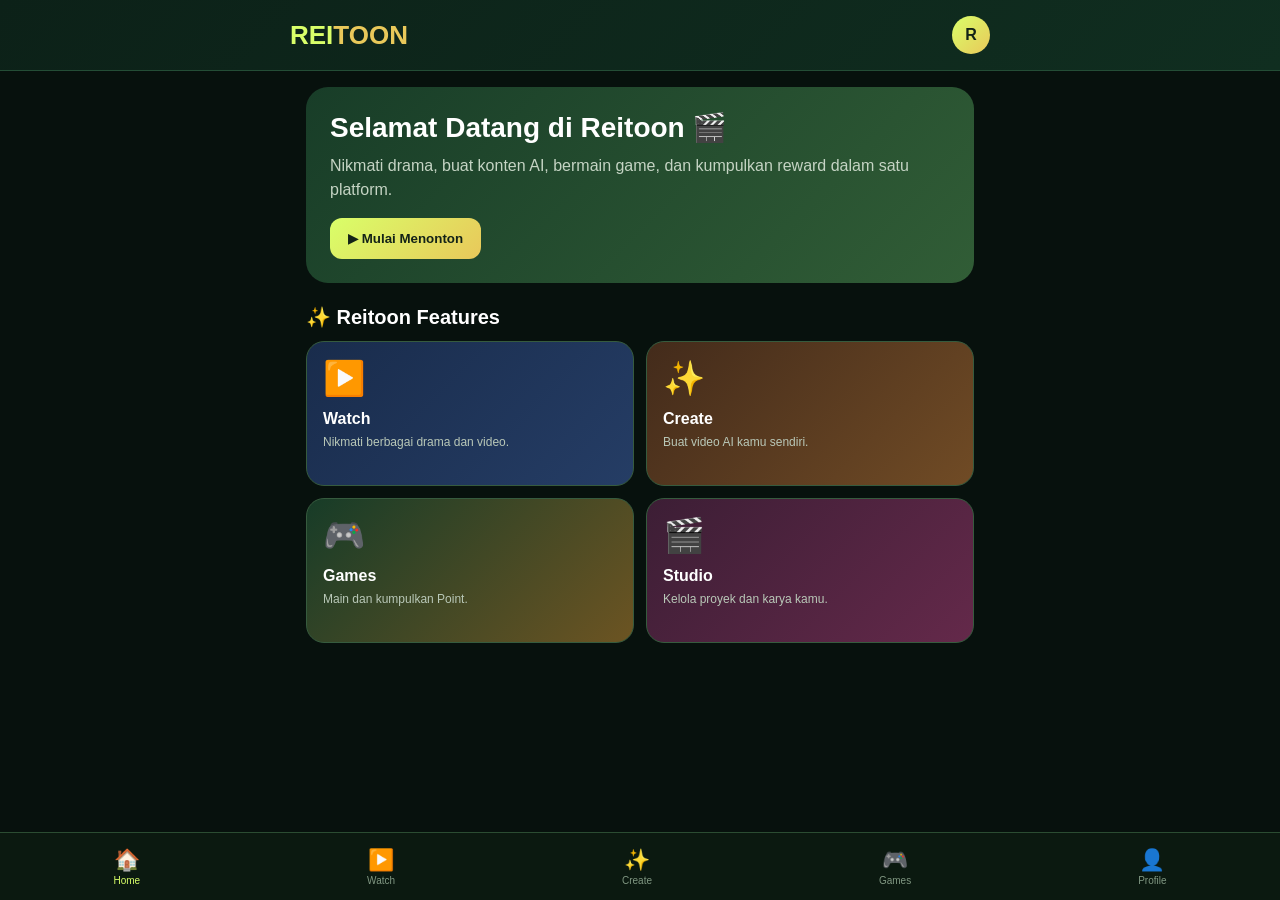
==== index.html @ 649f103b "index.html" ====
<!DOCTYPE html><html lang="id">
<head>
<meta charset="UTF-8">
<meta name="viewport" content="width=device-width, initial-scale=1.0">
<title>REITOON</title><style>
* {
  box-sizing: border-box;
  margin: 0;
  padding: 0;
  font-family: Arial, Helvetica, sans-serif;
}

body {
  background: #07110d;
  color: white;
  min-height: 100vh;
  padding-bottom: 80px;
}

header {
  background: linear-gradient(135deg, #0c2118, #102e20);
  padding: 16px;
  position: sticky;
  top: 0;
  z-index: 20;
  border-bottom: 1px solid #244d36;
}

.header {
  max-width: 700px;
  margin: auto;
  display: flex;
  align-items: center;
  justify-content: space-between;
}

.logo {
  font-size: 26px;
  font-weight: bold;
  color: #d9ff69;
}

.logo span {
  color: #e9c85a;
}

.profile {
  width: 38px;
  height: 38px;
  border-radius: 50%;
  background: linear-gradient(135deg, #d9ff69, #e9c85a);
  color: #122217;
  display: flex;
  align-items: center;
  justify-content: center;
  font-weight: bold;
}

.container {
  max-width: 700px;
  margin: auto;
  padding: 16px;
}

.page {
  display: none;
}

.page.active {
  display: block;
}

.hero {
  background: linear-gradient(135deg, #183d28, #315d36);
  border-radius: 22px;
  padding: 24px;
  margin-bottom: 20px;
  min-height: 180px;
}

.hero h1 {
  font-size: 28px;
  margin-bottom: 10px;
}

.hero p {
  color: #c5d4c4;
  line-height: 1.5;
}

.btn {
  display: inline-block;
  border: none;
  background: linear-gradient(135deg, #d9ff69, #e9c85a);
  color: #132217;
  padding: 13px 18px;
  border-radius: 12px;
  font-weight: bold;
  cursor: pointer;
  margin-top: 16px;
}

.section-title {
  font-size: 20px;
  margin: 22px 0 12px;
}

.cards {
  display: grid;
  grid-template-columns: repeat(2, 1fr);
  gap: 12px;
}

.card {
  min-height: 145px;
  border-radius: 18px;
  padding: 16px;
  border: 1px solid #365b3e;
  cursor: pointer;
  transition: .2s;
}

.card:active {
  transform: scale(.97);
}

.card h3 {
  margin-top: 12px;
  font-size: 16px;
}

.card p {
  font-size: 12px;
  color: #b9c8b8;
  margin-top: 7px;
}

.card-icon {
  font-size: 34px;
}

.watch-card {
  background: linear-gradient(135deg, #192c4c, #253d65);
}

.create-card {
  background: linear-gradient(135deg, #432b1b, #704b25);
}

.game-card {
  background: linear-gradient(135deg, #173c28, #6c5422);
}

.studio-card {
  background: linear-gradient(135deg, #3c1e35, #64294a);
}

.balance-card {
  background: linear-gradient(135deg, #132e20, #1d3d29);
  border: 1px solid #426d45;
  border-radius: 20px;
  padding: 18px;
  margin-bottom: 18px;
}

.balance-title {
  color: #a7bda8;
  font-size: 13px;
}

.balance {
  font-size: 30px;
  font-weight: bold;
  color: #e9c85a;
  margin-top: 5px;
}

.point-box {
  margin-top: 14px;
  padding-top: 14px;
  border-top: 1px solid #385b40;
  display: flex;
  justify-content: space-between;
}

.point-value {
  color: #d9ff69;
  font-weight: bold;
}

.panel {
  background: #0d1d14;
  border: 1px solid #2c5137;
  border-radius: 22px;
  padding: 18px;
  margin-top: 18px;
}

.panel h2 {
  margin-bottom: 12px;
}

.notice {
  background: #182c1d;
  border-left: 3px solid #d9ff69;
  padding: 12px;
  border-radius: 10px;
  color: #b8c9b8;
  font-size: 12px;
  line-height: 1.5;
  margin-top: 15px;
}

.game-menu {
  display: grid;
  grid-template-columns: repeat(2, 1fr);
  gap: 12px;
}

.game-menu button {
  min-height: 130px;
  border: 1px solid #365b3e;
  border-radius: 18px;
  color: white;
  cursor: pointer;
  padding: 15px;
  font-size: 15px;
  font-weight: bold;
}

.spin-btn {
  background: linear-gradient(135deg, #173c28, #6c5422);
}

.quiz-btn {
  background: linear-gradient(135deg, #192c4c, #253d65);
}

.billiard-btn {
  background: linear-gradient(135deg, #103c35, #154e43);
}

.duel-btn {
  background: linear-gradient(135deg, #3c1e35, #64294a);
}

.game-area {
  display: none;
  margin-top: 18px;
}

.game-area.active {
  display: block;
}

.spin-wheel {
  width: 220px;
  height: 220px;
  margin: 20px auto;
  border-radius: 50%;
  border: 10px solid #e9c85a;
  background: conic-gradient(
    #d9ff69 0deg 45deg,
    #1e5135 45deg 90deg,
    #e9c85a 90deg 135deg,
    #24643e 135deg 180deg,
    #d9ff69 180deg 225deg,
    #1e5135 225deg 270deg,
    #e9c85a 270deg 315deg,
    #24643e 315deg 360deg
  );
  transition: transform 3s cubic-bezier(.17,.67,.15,1);
}

.pointer {
  text-align: center;
  color: #e9c85a;
  font-size: 30px;
  margin-bottom: -10px;
}

.action-btn {
  width: 100%;
  border: none;
  padding: 14px;
  border-radius: 13px;
  background: linear-gradient(135deg, #d9ff69, #e9c85a);
  color: #142417;
  font-weight: bold;
  cursor: pointer;
  margin-top: 12px;
}

.action-btn:disabled {
  opacity: .5;
}

.result {
  text-align: center;
  margin-top: 15px;
  font-weight: bold;
}

.quiz-question {
  font-size: 18px;
  line-height: 1.5;
  margin: 18px 0;
}

.answer {
  width: 100%;
  background: #172b1d;
  border: 1px solid #3c6545;
  color: white;
  padding: 13px;
  border-radius: 12px;
  margin-top: 9px;
  text-align: left;
  cursor: pointer;
}

.billiard-table {
  height: 250px;
  background: #145342;
  border: 15px solid #704c2a;
  border-radius: 20px;
  position: relative;
  overflow: hidden;
  margin: 15px 0;
}

.ball {
  position: absolute;
  width: 28px;
  height: 28px;
  border-radius: 50%;
  cursor: pointer;
}

.red-ball {
  background: #d94e4e;
  top: 65px;
  right: 70px;
}

.yellow-ball {
  background: #e7c94b;
  top: 100px;
  right: 110px;
}

.blue-ball {
  background: #4d7ed9;
  top: 135px;
  right: 80px;
}

.profile-box {
  text-align: center;
  padding: 25px 10px;
}

.big-profile {
  width: 90px;
  height: 90px;
  border-radius: 50%;
  background: linear-gradient(135deg, #d9ff69, #e9c85a);
  color: #122217;
  font-size: 38px;
  font-weight: bold;
  display: flex;
  align-items: center;
  justify-content: center;
  margin: auto;
}

.profile-box h2 {
  margin-top: 15px;
}

.profile-item {
  background: #14271a;
  border: 1px solid #294b31;
  padding: 15px;
  border-radius: 13px;
  margin-top: 10px;
  display: flex;
  justify-content: space-between;
}

.bottom-nav {
  position: fixed;
  bottom: 0;
  left: 0;
  right: 0;
  height: 68px;
  background: #0b1910;
  border-top: 1px solid #2b4c32;
  display: flex;
  justify-content: space-around;
  align-items: center;
  z-index: 30;
}

.nav-item {
  color: #809782;
  font-size: 10px;
  text-align: center;
  cursor: pointer;
}

.nav-item.active {
  color: #d9ff69;
}

.nav-icon {
  display: block;
  font-size: 21px;
  margin-bottom: 3px;
}

.history-item {
  display: flex;
  justify-content: space-between;
  padding: 13px 0;
  border-bottom: 1px solid #294632;
  font-size: 13px;
}

.positive {
  color: #d9ff69;
}

.negative {
  color: #ff8b8b;
}

@media (min-width: 700px) {
  .container {
    max-width: 700px;
  }
}
</style></head><body><header>
  <div class="header">
    <div class="logo">REI<span>TOON</span></div>
    <div class="profile">R</div>
  </div>
</header><main class="container"><!-- ================= HOME ================= --><section id="homePage" class="page active">  <div class="hero">
    <h1>Selamat Datang di Reitoon 🎬</h1>
    <p>
      Nikmati drama, buat konten AI, bermain game,
      dan kumpulkan reward dalam satu platform.
    </p><button class="btn" onclick="showPage('watchPage')">
  ▶ Mulai Menonton
</button>

  </div>  <h2 class="section-title">✨ Reitoon Features</h2>  <div class="cards"><div class="card watch-card" onclick="showPage('watchPage')">
  <div class="card-icon">▶️</div>
  <h3>Watch</h3>
  <p>Nikmati berbagai drama dan video.</p>
</div>

<div class="card create-card" onclick="showPage('createPage')">
  <div class="card-icon">✨</div>
  <h3>Create</h3>
  <p>Buat video AI kamu sendiri.</p>
</div>

<div class="card game-card" onclick="showPage('gamesPage')">
  <div class="card-icon">🎮</div>
  <h3>Games</h3>
  <p>Main dan kumpulkan Point.</p>
</div>

<div class="card studio-card" onclick="showPage('studioPage')">
  <div class="card-icon">🎬</div>
  <h3>Studio</h3>
  <p>Kelola proyek dan karya kamu.</p>
</div>

  </div></section><!-- ================= WATCH ================= --><section id="watchPage" class="page">  <h1 class="section-title">▶️ Watch</h1>  <div class="panel">
    <h2>Drama Reitoon</h2>
    <p style="color:#aebfaf;margin-top:10px;">
      Di sini nanti kamu dapat menampilkan drama,
      video pendek, dan konten creator Reitoon.
    </p><button class="btn">
  ▶ Tonton Sekarang
</button>

  </div></section><!-- ================= CREATE ================= --><section id="createPage" class="page">  <h1 class="section-title">✨ Create</h1>  <div class="panel">
    <h2>Buat Video AI</h2><p style="color:#aebfaf;margin-top:10px;">
  Gunakan Credit untuk membuat video AI.
</p>

<button class="btn">
  ✨ Mulai Membuat
</button>

  </div></section><!-- ================= GAMES ================= --><section id="gamesPage" class="page">  <h1 class="section-title">🎮 Reitoon Games</h1>  <div class="balance-card"><div class="balance-title">
  CREDIT TERSEDIA
</div>

<div class="balance">
  <span id="credit">1.000</span>
  <small> Credit</small>
</div>

<div class="point-box">
  <span>🏆 Total Point</span>
  <span class="point-value" id="points">250</span>
</div>

  </div>  <div class="game-menu"><button class="spin-btn" onclick="openGame('spinGame')">
  🎡<br><br>
  Spin Reward
</button>

<button class="quiz-btn" onclick="openGame('quizGame')">
  🧠<br><br>
  Quiz Challenge
</button>

<button class="billiard-btn" onclick="openGame('billiardGame')">
  🎱<br><br>
  Mini Billiard
</button>

<button class="duel-btn" onclick="startDuel()">
  ⚔️<br><br>
  Skill Duel
</button>

  </div>  <div class="notice">
    💡 Credit dapat digunakan untuk bermain dan dikirim ke pengguna lain.
    Point adalah reward permainan dan tidak dapat dikirim.
  </div>  <!-- SPIN -->  <div id="spinGame" class="game-area panel"><h2>🎡 Spin Reward</h2>

<p style="color:#aebfaf;">
  Biaya bermain: 50 Credit
</p>

<div class="pointer">▼</div>

<div class="spin-wheel" id="wheel"></div>

<button class="action-btn" id="spinButton" onclick="spinWheel()">
  SPIN SEKARANG — 50 CREDIT
</button>

<div id="spinResult" class="result"></div>

  </div>  <!-- QUIZ -->  <div id="quizGame" class="game-area panel"><h2>🧠 Quiz Challenge</h2>

<div class="quiz-question" id="question">
  Loading...
</div>

<div id="answers"></div>

<div id="quizResult" class="result"></div>

  </div>  <!-- BILLIARD -->  <div id="billiardGame" class="game-area panel"><h2>🎱 Mini Billiard</h2>

<p style="color:#aebfaf;">
  Klik bola untuk mendapatkan Point.
</p>

<div class="billiard-table">

  <div
    class="ball red-ball"
    onclick="hitBall(this, 30)">
  </div>

  <div
    class="ball yellow-ball"
    onclick="hitBall(this, 50)">
  </div>

  <div
    class="ball blue-ball"
    onclick="hitBall(this, 20)">
  </div>

</div>

<div id="billiardResult" class="result"></div>

<button class="action-btn" onclick="resetBilliard()">
  🔄 Reset
</button>

  </div></section><!-- ================= STUDIO ================= --><section id="studioPage" class="page">  <h1 class="section-title">🎬 Studio</h1>  <div class="panel"><h2>Project Studio</h2>

<p style="color:#aebfaf;margin-top:10px;">
  Kelola proyek video AI, drama, dan konten kamu di sini.
</p>

<button class="btn">
  + Buat Project
</button>

  </div></section><!-- ================= PROFILE ================= --><section id="profilePage" class="page">  <div class="panel profile-box"><div class="big-profile">
  R
</div>

<h2>Reitoon User</h2>

<p style="color:#9daf9d;margin-top:8px;">
  Creator Reitoon
</p>

<div class="profile-item">
  <span>💎 Credit</span>
  <b id="profileCredit">1.000</b>
</div>

<div class="profile-item">
  <span>🏆 Point</span>
  <b id="profilePoints">250</b>
</div>

<div class="profile-item">
  <span>🎬 Video</span>
  <b>0</b>
</div>

  </div></section></main><!-- ================= NAVIGATION ================= --><nav class="bottom-nav">  <div class="nav-item active" onclick="showPage('homePage', this)">
    <span class="nav-icon">🏠</span>
    Home
  </div>  <div class="nav-item" onclick="showPage('watchPage', this)">
    <span class="nav-icon">▶️</span>
    Watch
  </div>  <div class="nav-item" onclick="showPage('createPage', this)">
    <span class="nav-icon">✨</span>
    Create
  </div>  <div class="nav-item" onclick="showPage('gamesPage', this)">
    <span class="nav-icon">🎮</span>
    Games
  </div>  <div class="nav-item" onclick="showPage('profilePage', this)">
    <span class="nav-icon">👤</span>
    Profile
  </div></nav><script>

let credit =
  Number(localStorage.getItem("reitoonCredit")) || 1000;

let points =
  Number(localStorage.getItem("reitoonPoints")) || 250;

function updateBalance() {

  document.getElementById("credit").innerText =
    credit.toLocaleString("id-ID");

  document.getElementById("points").innerText =
    points.toLocaleString("id-ID");

  document.getElementById("profileCredit").innerText =
    credit.toLocaleString("id-ID");

  document.getElementById("profilePoints").innerText =
    points.toLocaleString("id-ID");

  localStorage.setItem("reitoonCredit", credit);

  localStorage.setItem("reitoonPoints", points);

}

function showPage(pageId, element) {

  document.querySelectorAll(".page")
    .forEach(page => page.classList.remove("active"));

  document.getElementById(pageId)
    .classList.add("active");

  document.querySelectorAll(".nav-item")
    .forEach(item => item.classList.remove("active"));

  if (element) {
    element.classList.add("active");
  }

  if (pageId === "gamesPage") {
    updateBalance();
  }

  if (pageId === "profilePage") {
    updateBalance();
  }

  window.scrollTo({
    top: 0,
    behavior: "smooth"
  });

}

function openGame(gameId) {

  document.querySelectorAll(".game-area")
    .forEach(game => game.classList.remove("active"));

  document.getElementById(gameId)
    .classList.add("active");

  if (gameId === "quizGame") {
    loadQuiz();
  }

  document.getElementById(gameId)
    .scrollIntoView({
      behavior: "smooth"
    });

}

function spinWheel() {

  if (credit < 50) {

    document.getElementById("spinResult").innerText =
      "❌ Credit tidak cukup.";

    return;

  }

  credit -= 50;

  updateBalance();

  const wheel =
    document.getElementById("wheel");

  wheel.style.transform =
    `rotate(${1440 + Math.random() * 360}deg)`;

  document.getElementById("spinButton")
    .disabled = true;

  setTimeout(() => {

    const rewards =
      [10, 20, 30, 50, 75, 100];

    const reward =
      rewards[Math.floor(Math.random() * rewards.length)];

    points += reward;

    updateBalance();

    document.getElementById("spinResult").innerText =
      `🎉 Kamu mendapatkan +${reward} Point!`;

    document.getElementById("spinButton")
      .disabled = false;

  }, 3000);

}

const quizData = [

  {
    question: "Apa fungsi utama Credit di Reitoon?",
    answers: [
      "Digunakan untuk bermain",
      "Langsung menjadi uang",
      "Tidak memiliki fungsi"
    ],
    correct: 0
  },

  {
    question: "Apa reward yang didapat dari permainan?",
    answers: [
      "Point",
      "Password",
      "Data pribadi"
    ],
    correct: 0
  },

  {
    question: "Game mana yang berbasis skill?",
    answers: [
      "Mini Billiard",
      "Profile",
      "Transfer"
    ],
    correct: 0
  }

];

let currentQuiz = 0;

function loadQuiz() {

  const quiz =
    quizData[currentQuiz];

  document.getElementById("question")
    .innerText = quiz.question;

  const answers =
    document.getElementById("answers");

  answers.innerHTML = "";

  quiz.answers.forEach((answer, index) => {

    const button =
      document.createElement("button");

    button.className = "answer";

    button.innerText = answer;

    button.onclick = () =>
      answerQuiz(index);

    answers.appendChild(button);

  });

}

function answerQuiz(index) {

  const quiz =
    quizData[currentQuiz];

  if (index === quiz.correct) {

    points += 25;

    updateBalance();

    document.getElementById("quizResult")
      .innerText = "✅ Benar! +25 Point";

  } else {

    document.getElementById("quizResult")
      .innerText = "❌ Jawaban kurang tepat.";

  }

  setTimeout(() => {

    currentQuiz++;

    if (currentQuiz >= quizData.length) {
      currentQuiz = 0;
    }

    loadQuiz();

  }, 1200);

}

function hitBall(ball, reward) {

  ball.style.display = "none";

  points += reward;

  updateBalance();

  document.getElementById("billiardResult")
    .innerText =
    `🎉 Bagus! +${reward} Point`;

}

function resetBilliard() {

  document.querySelectorAll(".ball")
    .forEach(ball => {

      ball.style.display = "block";

    });

  document.getElementById("billiardResult")
    .innerText = "";

}

function startDuel() {

  points += 25;

  updateBalance();

  alert(
    "🏆 Demo Skill Duel selesai! Kamu mendapatkan +25 Point."
  );

}

updateBalance();

</script></body>
</html>
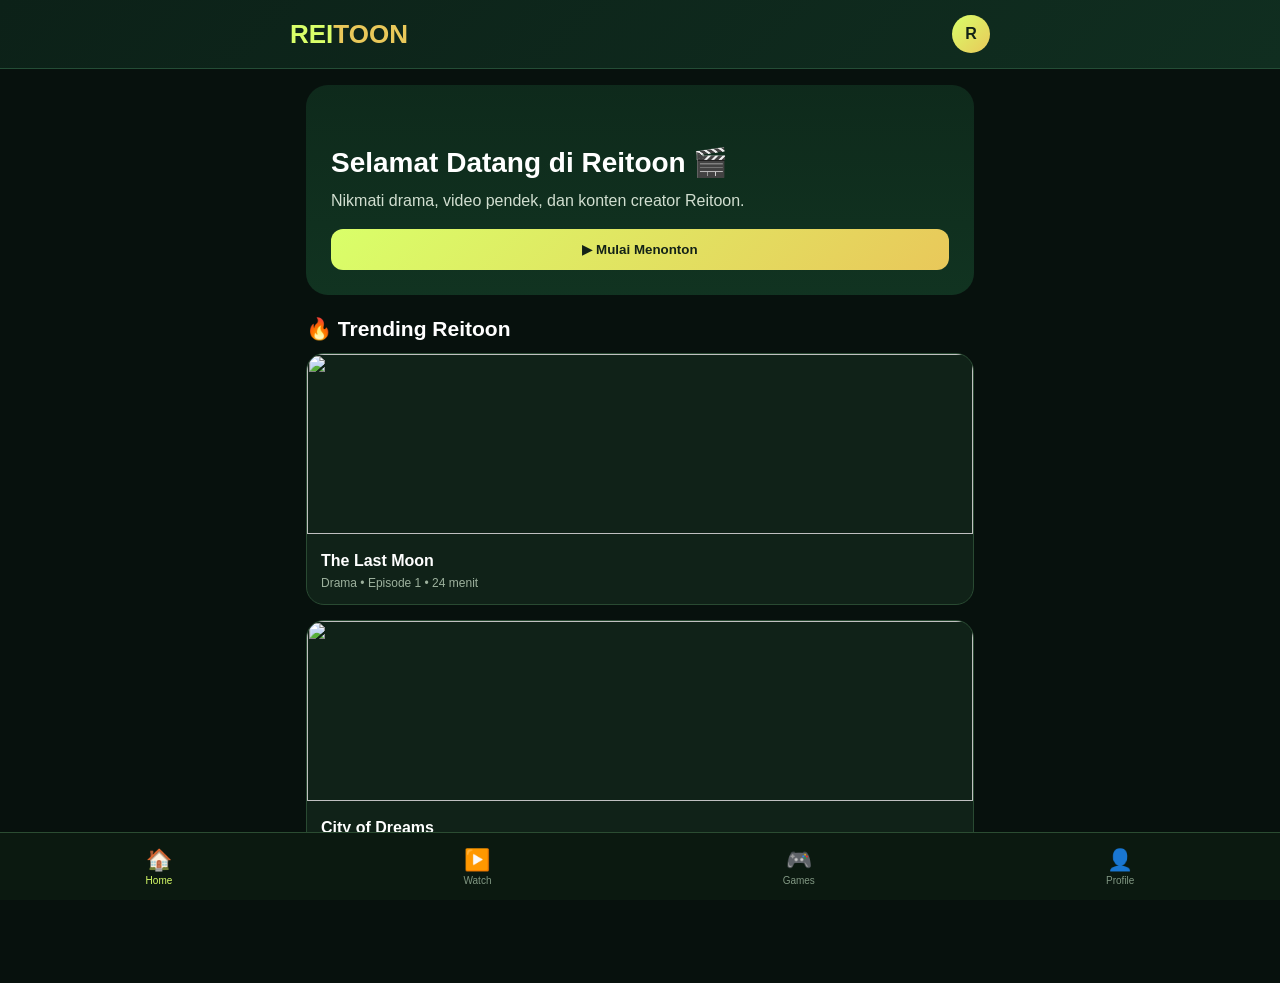
==== commit c1770196: "index.html" ====
--- a/index.html
+++ b/index.html
@@ -3,6 +3,7 @@
 <meta charset="UTF-8">
 <meta name="viewport" content="width=device-width, initial-scale=1.0">
 <title>REITOON</title><style>
+
 * {
   box-sizing: border-box;
   margin: 0;
@@ -19,7 +20,7 @@
 
 header {
   background: linear-gradient(135deg, #0c2118, #102e20);
-  padding: 16px;
+  padding: 15px;
   position: sticky;
   top: 0;
   z-index: 20;
@@ -71,11 +72,22 @@
 }
 
 .hero {
-  background: linear-gradient(135deg, #183d28, #315d36);
+  background:
+  linear-gradient(
+    rgba(18,55,35,.65),
+    rgba(18,55,35,.9)
+  ),
+  url("https://images.unsplash.com/photo-1489599849927-2ee91cede3ba?auto=format&fit=crop&w=1200&q=80");
+
+  background-size: cover;
+  background-position: center;
+
   border-radius: 22px;
-  padding: 24px;
-  margin-bottom: 20px;
-  min-height: 180px;
+  padding: 25px;
+  min-height: 210px;
+  display: flex;
+  flex-direction: column;
+  justify-content: end;
 }
 
 .hero h1 {
@@ -84,7 +96,7 @@
 }
 
 .hero p {
-  color: #c5d4c4;
+  color: #d2dfd1;
   line-height: 1.5;
 }
 
@@ -101,58 +113,195 @@
 }
 
 .section-title {
-  font-size: 20px;
+  font-size: 21px;
   margin: 22px 0 12px;
 }
 
-.cards {
+.home-video {
+  background: #102218;
+  border: 1px solid #294a32;
+  border-radius: 18px;
+  overflow: hidden;
+  margin-bottom: 15px;
+  cursor: pointer;
+}
+
+.home-video img {
+  width: 100%;
+  height: 180px;
+  object-fit: cover;
+}
+
+.home-video-info {
+  padding: 14px;
+}
+
+.home-video-info h3 {
+  font-size: 16px;
+}
+
+.home-video-info p {
+  color: #9db19d;
+  font-size: 12px;
+  margin-top: 6px;
+}
+
+.search-box {
+  display: flex;
+  gap: 8px;
+  margin-bottom: 15px;
+}
+
+.search-box input {
+  flex: 1;
+  background: #102218;
+  border: 1px solid #3b6042;
+  border-radius: 12px;
+  padding: 13px;
+  color: white;
+  outline: none;
+}
+
+.search-box button {
+  width: 48px;
+  border: none;
+  border-radius: 12px;
+  background: #d9ff69;
+  cursor: pointer;
+  font-size: 18px;
+}
+
+.categories {
+  display: flex;
+  gap: 8px;
+  overflow-x: auto;
+  padding-bottom: 8px;
+  margin-bottom: 15px;
+}
+
+.category {
+  flex-shrink: 0;
+  border: 1px solid #3d6544;
+  background: #122419;
+  color: #b7c8b7;
+  border-radius: 20px;
+  padding: 9px 14px;
+  cursor: pointer;
+  font-size: 12px;
+}
+
+.category.active {
+  background: #d9ff69;
+  color: #122217;
+  font-weight: bold;
+}
+
+.video-grid {
   display: grid;
   grid-template-columns: repeat(2, 1fr);
   gap: 12px;
 }
 
-.card {
-  min-height: 145px;
-  border-radius: 18px;
-  padding: 16px;
-  border: 1px solid #365b3e;
+.video-card {
+  background: #102218;
+  border: 1px solid #294a32;
+  border-radius: 16px;
+  overflow: hidden;
   cursor: pointer;
   transition: .2s;
 }
 
-.card:active {
+.video-card:active {
   transform: scale(.97);
 }
 
-.card h3 {
-  margin-top: 12px;
-  font-size: 16px;
-}
-
-.card p {
-  font-size: 12px;
-  color: #b9c8b8;
+.video-card img {
+  width: 100%;
+  height: 130px;
+  object-fit: cover;
+}
+
+.video-info {
+  padding: 11px;
+}
+
+.video-info h3 {
+  font-size: 14px;
+  line-height: 1.3;
+}
+
+.video-info p {
+  font-size: 11px;
+  color: #91a491;
+  margin-top: 6px;
+}
+
+.player-page {
+  display: none;
+}
+
+.player-page.active {
+  display: block;
+}
+
+.video-player {
+  width: 100%;
+  background: black;
+  border-radius: 16px;
+  overflow: hidden;
+}
+
+.video-player video {
+  width: 100%;
+  display: block;
+  max-height: 400px;
+}
+
+.player-title {
+  font-size: 21px;
+  margin-top: 16px;
+}
+
+.player-meta {
+  color: #9caf9c;
+  font-size: 13px;
   margin-top: 7px;
 }
 
-.card-icon {
-  font-size: 34px;
-}
-
-.watch-card {
-  background: linear-gradient(135deg, #192c4c, #253d65);
-}
-
-.create-card {
-  background: linear-gradient(135deg, #432b1b, #704b25);
-}
-
-.game-card {
-  background: linear-gradient(135deg, #173c28, #6c5422);
-}
-
-.studio-card {
-  background: linear-gradient(135deg, #3c1e35, #64294a);
+.player-actions {
+  display: flex;
+  gap: 10px;
+  margin-top: 15px;
+}
+
+.player-actions button {
+  flex: 1;
+  padding: 12px;
+  border-radius: 12px;
+  border: 1px solid #426448;
+  background: #14271a;
+  color: white;
+  cursor: pointer;
+}
+
+.player-actions button.liked {
+  background: #d9ff69;
+  color: #122217;
+}
+
+.description {
+  background: #102218;
+  border: 1px solid #294a32;
+  border-radius: 15px;
+  padding: 15px;
+  margin-top: 15px;
+  color: #b8c9b8;
+  font-size: 13px;
+  line-height: 1.6;
+}
+
+.recommendation {
+  margin-top: 22px;
 }
 
 .balance-card {
@@ -200,15 +349,39 @@
   margin-bottom: 12px;
 }
 
-.notice {
-  background: #182c1d;
-  border-left: 3px solid #d9ff69;
-  padding: 12px;
-  border-radius: 10px;
-  color: #b8c9b8;
-  font-size: 12px;
-  line-height: 1.5;
+.ad-stat {
+  display: flex;
+  justify-content: space-between;
+  margin-top: 12px;
+  padding: 13px;
+  background: #14271a;
+  border-radius: 12px;
+}
+
+.ad-stat b {
+  color: #d9ff69;
+}
+
+.action-btn {
+  width: 100%;
+  border: none;
+  padding: 14px;
+  border-radius: 13px;
+  background: linear-gradient(135deg, #d9ff69, #e9c85a);
+  color: #142417;
+  font-weight: bold;
+  cursor: pointer;
+  margin-top: 12px;
+}
+
+.action-btn:disabled {
+  opacity: .5;
+}
+
+.result {
+  text-align: center;
   margin-top: 15px;
+  font-weight: bold;
 }
 
 .game-menu {
@@ -279,28 +452,6 @@
   margin-bottom: -10px;
 }
 
-.action-btn {
-  width: 100%;
-  border: none;
-  padding: 14px;
-  border-radius: 13px;
-  background: linear-gradient(135deg, #d9ff69, #e9c85a);
-  color: #142417;
-  font-weight: bold;
-  cursor: pointer;
-  margin-top: 12px;
-}
-
-.action-btn:disabled {
-  opacity: .5;
-}
-
-.result {
-  text-align: center;
-  margin-top: 15px;
-  font-weight: bold;
-}
-
 .quiz-question {
   font-size: 18px;
   line-height: 1.5;
@@ -419,150 +570,421 @@
   margin-bottom: 3px;
 }
 
-.history-item {
-  display: flex;
-  justify-content: space-between;
-  padding: 13px 0;
-  border-bottom: 1px solid #294632;
-  font-size: 13px;
-}
-
-.positive {
-  color: #d9ff69;
-}
-
-.negative {
-  color: #ff8b8b;
-}
-
 @media (min-width: 700px) {
+
   .container {
     max-width: 700px;
   }
-}
-</style></head><body><header>
-  <div class="header">
-    <div class="logo">REI<span>TOON</span></div>
-    <div class="profile">R</div>
-  </div>
-</header><main class="container"><!-- ================= HOME ================= --><section id="homePage" class="page active">  <div class="hero">
-    <h1>Selamat Datang di Reitoon 🎬</h1>
-    <p>
-      Nikmati drama, buat konten AI, bermain game,
-      dan kumpulkan reward dalam satu platform.
-    </p><button class="btn" onclick="showPage('watchPage')">
+
+  .video-grid {
+    grid-template-columns: repeat(3, 1fr);
+  }
+
+}
+
+</style></head><body><header>  <div class="header"><div class="logo">
+  REI<span>TOON</span>
+</div>
+
+<div class="profile">
+  R
+</div>
+
+  </div></header><main class="container"><!-- ================= HOME ================= --><section
+  id="homePage"
+  class="page active">  <div class="hero"><h1>
+  Selamat Datang di Reitoon 🎬
+</h1>
+
+<p>
+  Nikmati drama, video pendek,
+  dan konten creator Reitoon.
+</p>
+
+<button
+  class="btn"
+  onclick="showPage('watchPage')">
+
   ▶ Mulai Menonton
+
 </button>
 
-  </div>  <h2 class="section-title">✨ Reitoon Features</h2>  <div class="cards"><div class="card watch-card" onclick="showPage('watchPage')">
-  <div class="card-icon">▶️</div>
-  <h3>Watch</h3>
-  <p>Nikmati berbagai drama dan video.</p>
-</div>
-
-<div class="card create-card" onclick="showPage('createPage')">
-  <div class="card-icon">✨</div>
-  <h3>Create</h3>
-  <p>Buat video AI kamu sendiri.</p>
-</div>
-
-<div class="card game-card" onclick="showPage('gamesPage')">
-  <div class="card-icon">🎮</div>
-  <h3>Games</h3>
-  <p>Main dan kumpulkan Point.</p>
-</div>
-
-<div class="card studio-card" onclick="showPage('studioPage')">
-  <div class="card-icon">🎬</div>
-  <h3>Studio</h3>
-  <p>Kelola proyek dan karya kamu.</p>
-</div>
-
-  </div></section><!-- ================= WATCH ================= --><section id="watchPage" class="page">  <h1 class="section-title">▶️ Watch</h1>  <div class="panel">
-    <h2>Drama Reitoon</h2>
-    <p style="color:#aebfaf;margin-top:10px;">
-      Di sini nanti kamu dapat menampilkan drama,
-      video pendek, dan konten creator Reitoon.
-    </p><button class="btn">
-  ▶ Tonton Sekarang
+  </div>  <h2 class="section-title">
+    🔥 Trending Reitoon
+  </h2>  <div
+    class="home-video"
+    onclick="openVideo(1)"><img
+  src="https://images.unsplash.com/photo-1517604931442-7e0c8ed2963c?auto=format&fit=crop&w=900&q=80">
+
+<div class="home-video-info">
+
+  <h3>
+    The Last Moon
+  </h3>
+
+  <p>
+    Drama • Episode 1 • 24 menit
+  </p>
+
+</div>
+
+  </div>  <div
+    class="home-video"
+    onclick="openVideo(2)"><img
+  src="https://images.unsplash.com/photo-1485846234645-a62644f84728?auto=format&fit=crop&w=900&q=80">
+
+<div class="home-video-info">
+
+  <h3>
+    City of Dreams
+  </h3>
+
+  <p>
+    Drama • Episode 1 • 18 menit
+  </p>
+
+</div>
+
+  </div></section><!-- ================= WATCH ================= --><section
+  id="watchPage"
+  class="page">  <h1 class="section-title">
+    ▶️ Watch
+  </h1>  <div class="search-box"><input
+  type="text"
+  id="searchInput"
+  placeholder="Cari drama atau video..."
+  oninput="searchVideos()">
+
+<button
+  onclick="searchVideos()">
+
+  🔍
+
 </button>
 
-  </div></section><!-- ================= CREATE ================= --><section id="createPage" class="page">  <h1 class="section-title">✨ Create</h1>  <div class="panel">
-    <h2>Buat Video AI</h2><p style="color:#aebfaf;margin-top:10px;">
-  Gunakan Credit untuk membuat video AI.
+  </div>  <div class="categories"><button
+  class="category active"
+  onclick="filterCategory('Semua', this)">
+
+  Semua
+
+</button>
+
+<button
+  class="category"
+  onclick="filterCategory('Drama', this)">
+
+  Drama
+
+</button>
+
+<button
+  class="category"
+  onclick="filterCategory('Action', this)">
+
+  Action
+
+</button>
+
+<button
+  class="category"
+  onclick="filterCategory('Romance', this)">
+
+  Romance
+
+</button>
+
+<button
+  class="category"
+  onclick="filterCategory('Comedy', this)">
+
+  Comedy
+
+</button>
+
+  </div>  <div
+    id="continueSection"
+    style="display:none;"><h2 class="section-title">
+  ▶ Lanjutkan Menonton
+</h2>
+
+<div
+  id="continueList"
+  class="video-grid">
+
+</div>
+
+  </div>  <h2 class="section-title">
+    🎬 Semua Video
+  </h2>  <div
+    id="videoGrid"
+    class="video-grid">  </div></section><!-- ================= VIDEO PLAYER ================= --><section
+  id="playerPage"
+  class="player-page"><button
+class="btn"
+onclick="backToWatch()">
+
+← Kembali
+
+  </button>  <div
+    class="video-player"
+    style="margin-top:15px;"><video
+  id="mainVideo"
+  controls
+  playsinline>
+
+</video>
+
+  </div>  <h1
+    id="playerTitle"
+    class="player-title">  </h1>  <p
+    id="playerMeta"
+    class="player-meta">  </p>  <div class="player-actions"><button
+  id="likeButton"
+  onclick="toggleLike()">
+
+  ❤️ Like
+
+</button>
+
+<button
+  onclick="shareVideo()">
+
+  🔗 Bagikan
+
+</button>
+
+  </div>  <div
+    id="playerDescription"
+    class="description">  </div>  <div class="recommendation"><h2 class="section-title">
+  🎬 Video Lainnya
+</h2>
+
+<div
+  id="recommendedVideos"
+  class="video-grid">
+
+</div>
+
+  </div></section><!-- ================= GAMES ================= --><section
+  id="gamesPage"
+  class="page">  <h1 class="section-title">
+    🎮 Reitoon Games
+  </h1>  <div class="balance-card"><div class="balance-title">
+  CREDIT TERSEDIA
+</div>
+
+<div class="balance">
+
+  <span id="credit">
+    1.000
+  </span>
+
+  <small>
+    Credit
+  </small>
+
+</div>
+
+<div class="point-box">
+
+  <span>
+    🏆 Total Point
+  </span>
+
+  <span
+    class="point-value"
+    id="points">
+
+    250
+
+  </span>
+
+</div>
+
+  </div>  <div class="panel"><h2>
+  📺 Reward Ads
+</h2>
+
+<p
+  style="color:#aebfaf;margin-top:8px;">
+
+  Tonton video iklan untuk mendapatkan
+  1 Credit per video.
+
 </p>
 
-<button class="btn">
-  ✨ Mulai Membuat
+<div class="ad-stat">
+
+  <span>
+    📺 Iklan Hari Ini
+  </span>
+
+  <b>
+
+    <span id="adsWatched">
+      0
+    </span>
+
+    / 30
+
+  </b>
+
+</div>
+
+<div class="ad-stat">
+
+  <span>
+    💎 Reward Hari Ini
+  </span>
+
+  <b>
+
+    <span id="adsReward">
+      0
+    </span>
+
+    Credit
+
+  </b>
+
+</div>
+
+<button
+  id="watchAdButton"
+  class="action-btn"
+  onclick="watchRewardAd()">
+
+  📺 TONTON IKLAN +1 CREDIT
+
 </button>
 
-  </div></section><!-- ================= GAMES ================= --><section id="gamesPage" class="page">  <h1 class="section-title">🎮 Reitoon Games</h1>  <div class="balance-card"><div class="balance-title">
-  CREDIT TERSEDIA
-</div>
-
-<div class="balance">
-  <span id="credit">1.000</span>
-  <small> Credit</small>
-</div>
-
-<div class="point-box">
-  <span>🏆 Total Point</span>
-  <span class="point-value" id="points">250</span>
-</div>
-
-  </div>  <div class="game-menu"><button class="spin-btn" onclick="openGame('spinGame')">
-  🎡<br><br>
+<div
+  id="adResult"
+  class="result">
+
+</div>
+
+  </div>  <div class="game-menu"><button
+  class="spin-btn"
+  onclick="openGame('spinGame')">
+
+  🎡
+  <br><br>
   Spin Reward
+
 </button>
 
-<button class="quiz-btn" onclick="openGame('quizGame')">
-  🧠<br><br>
+<button
+  class="quiz-btn"
+  onclick="openGame('quizGame')">
+
+  🧠
+  <br><br>
   Quiz Challenge
+
 </button>
 
-<button class="billiard-btn" onclick="openGame('billiardGame')">
-  🎱<br><br>
+<button
+  class="billiard-btn"
+  onclick="openGame('billiardGame')">
+
+  🎱
+  <br><br>
   Mini Billiard
+
 </button>
 
-<button class="duel-btn" onclick="startDuel()">
-  ⚔️<br><br>
+<button
+  class="duel-btn"
+  onclick="startDuel()">
+
+  ⚔️
+  <br><br>
   Skill Duel
+
 </button>
 
-  </div>  <div class="notice">
-    💡 Credit dapat digunakan untuk bermain dan dikirim ke pengguna lain.
-    Point adalah reward permainan dan tidak dapat dikirim.
-  </div>  <!-- SPIN -->  <div id="spinGame" class="game-area panel"><h2>🎡 Spin Reward</h2>
-
-<p style="color:#aebfaf;">
-  Biaya bermain: 50 Credit
+  </div>  <div
+    id="spinGame"
+    class="game-area panel"><h2>
+  🎡 Spin Reward
+</h2>
+
+<p
+  style="color:#aebfaf;">
+
+  Biaya bermain:
+  <b
+    style="color:#e9c85a;">
+
+    50 Credit
+
+  </b>
+
 </p>
 
-<div class="pointer">▼</div>
-
-<div class="spin-wheel" id="wheel"></div>
-
-<button class="action-btn" id="spinButton" onclick="spinWheel()">
+<div class="pointer">
+  ▼
+</div>
+
+<div
+  class="spin-wheel"
+  id="wheel">
+
+</div>
+
+<button
+  class="action-btn"
+  id="spinButton"
+  onclick="spinWheel()">
+
   SPIN SEKARANG — 50 CREDIT
+
 </button>
 
-<div id="spinResult" class="result"></div>
-
-  </div>  <!-- QUIZ -->  <div id="quizGame" class="game-area panel"><h2>🧠 Quiz Challenge</h2>
-
-<div class="quiz-question" id="question">
+<div
+  id="spinResult"
+  class="result">
+
+</div>
+
+  </div>  <div
+    id="quizGame"
+    class="game-area panel"><h2>
+  🧠 Quiz Challenge
+</h2>
+
+<div
+  class="quiz-question"
+  id="question">
+
   Loading...
-</div>
-
-<div id="answers"></div>
-
-<div id="quizResult" class="result"></div>
-
-  </div>  <!-- BILLIARD -->  <div id="billiardGame" class="game-area panel"><h2>🎱 Mini Billiard</h2>
-
-<p style="color:#aebfaf;">
+
+</div>
+
+<div
+  id="answers">
+
+</div>
+
+<div
+  id="quizResult"
+  class="result">
+
+</div>
+
+  </div>  <div
+    id="billiardGame"
+    class="game-area panel"><h2>
+  🎱 Mini Billiard
+</h2>
+
+<p
+  style="color:#aebfaf;">
+
   Klik bola untuk mendapatkan Point.
+
 </p>
 
 <div class="billiard-table">
@@ -570,176 +992,869 @@
   <div
     class="ball red-ball"
     onclick="hitBall(this, 30)">
+
   </div>
 
   <div
     class="ball yellow-ball"
     onclick="hitBall(this, 50)">
+
   </div>
 
   <div
     class="ball blue-ball"
     onclick="hitBall(this, 20)">
+
   </div>
 
 </div>
 
-<div id="billiardResult" class="result"></div>
-
-<button class="action-btn" onclick="resetBilliard()">
+<div
+  id="billiardResult"
+  class="result">
+
+</div>
+
+<button
+  class="action-btn"
+  onclick="resetBilliard()">
+
   🔄 Reset
+
 </button>
 
-  </div></section><!-- ================= STUDIO ================= --><section id="studioPage" class="page">  <h1 class="section-title">🎬 Studio</h1>  <div class="panel"><h2>Project Studio</h2>
-
-<p style="color:#aebfaf;margin-top:10px;">
-  Kelola proyek video AI, drama, dan konten kamu di sini.
+  </div></section><!-- ================= PROFILE ================= --><section
+  id="profilePage"
+  class="page">  <div
+    class="panel profile-box"><div
+  class="big-profile">
+
+  R
+
+</div>
+
+<h2>
+  Reitoon User
+</h2>
+
+<p
+  style="color:#9daf9d;margin-top:8px;">
+
+  Creator Reitoon
+
 </p>
 
-<button class="btn">
-  + Buat Project
-</button>
-
-  </div></section><!-- ================= PROFILE ================= --><section id="profilePage" class="page">  <div class="panel profile-box"><div class="big-profile">
-  R
-</div>
-
-<h2>Reitoon User</h2>
-
-<p style="color:#9daf9d;margin-top:8px;">
-  Creator Reitoon
-</p>
-
 <div class="profile-item">
-  <span>💎 Credit</span>
-  <b id="profileCredit">1.000</b>
+
+  <span>
+    💎 Credit
+  </span>
+
+  <b
+    id="profileCredit">
+
+    1.000
+
+  </b>
+
 </div>
 
 <div class="profile-item">
-  <span>🏆 Point</span>
-  <b id="profilePoints">250</b>
+
+  <span>
+    🏆 Point
+  </span>
+
+  <b
+    id="profilePoints">
+
+    250
+
+  </b>
+
 </div>
 
 <div class="profile-item">
-  <span>🎬 Video</span>
-  <b>0</b>
-</div>
-
-  </div></section></main><!-- ================= NAVIGATION ================= --><nav class="bottom-nav">  <div class="nav-item active" onclick="showPage('homePage', this)">
-    <span class="nav-icon">🏠</span>
-    Home
-  </div>  <div class="nav-item" onclick="showPage('watchPage', this)">
-    <span class="nav-icon">▶️</span>
-    Watch
-  </div>  <div class="nav-item" onclick="showPage('createPage', this)">
-    <span class="nav-icon">✨</span>
-    Create
-  </div>  <div class="nav-item" onclick="showPage('gamesPage', this)">
-    <span class="nav-icon">🎮</span>
-    Games
-  </div>  <div class="nav-item" onclick="showPage('profilePage', this)">
-    <span class="nav-icon">👤</span>
-    Profile
+
+  <span>
+    🎬 Video
+  </span>
+
+  <b>
+    0
+  </b>
+
+</div>
+
+  </div></section></main><nav class="bottom-nav">  <div
+    class="nav-item active"
+    onclick="showPage('homePage', this)"><span class="nav-icon">
+  🏠
+</span>
+
+Home
+
+  </div>  <div
+    class="nav-item"
+    onclick="showPage('watchPage', this)"><span class="nav-icon">
+  ▶️
+</span>
+
+Watch
+
+  </div>  <div
+    class="nav-item"
+    onclick="showPage('gamesPage', this)"><span class="nav-icon">
+  🎮
+</span>
+
+Games
+
+  </div>  <div
+    class="nav-item"
+    onclick="showPage('profilePage', this)"><span class="nav-icon">
+  👤
+</span>
+
+Profile
+
   </div></nav><script>
 
+/* ================= DATA VIDEO ================= */
+
+const videos = [
+
+  {
+
+    id: 1,
+
+    title: "The Last Moon",
+
+    category: "Drama",
+
+    duration: "24 menit",
+
+    description:
+      "Sebuah kisah tentang perjalanan,
+      rahasia, dan pilihan sulit
+      yang mengubah kehidupan.",
+
+    thumbnail:
+      "https://images.unsplash.com/photo-1517604931442-7e0c8ed2963c?auto=format&fit=crop&w=900&q=80",
+
+    video:
+      "https://storage.googleapis.com/gtv-videos-bucket/sample/ForBiggerBlazes.mp4"
+
+  },
+
+  {
+
+    id: 2,
+
+    title: "City of Dreams",
+
+    category: "Romance",
+
+    duration: "18 menit",
+
+    description:
+      "Dua orang bertemu di kota besar
+      dan menemukan arti mimpi
+      serta cinta.",
+
+    thumbnail:
+      "https://images.unsplash.com/photo-1485846234645-a62644f84728?auto=format&fit=crop&w=900&q=80",
+
+    video:
+      "https://storage.googleapis.com/gtv-videos-bucket/sample/ForBiggerEscapes.mp4"
+
+  },
+
+  {
+
+    id: 3,
+
+    title: "Shadow Warrior",
+
+    category: "Action",
+
+    duration: "21 menit",
+
+    description:
+      "Seorang pejuang menghadapi
+      musuh misterius dari masa lalu.",
+
+    thumbnail:
+      "https://images.unsplash.com/photo-1536440136628-849c177e76a1?auto=format&fit=crop&w=900&q=80",
+
+    video:
+      "https://storage.googleapis.com/gtv-videos-bucket/sample/ForBiggerFun.mp4"
+
+  },
+
+  {
+
+    id: 4,
+
+    title: "Funny Life",
+
+    category: "Comedy",
+
+    duration: "15 menit",
+
+    description:
+      "Cerita ringan dan lucu
+      tentang kehidupan sehari-hari.",
+
+    thumbnail:
+      "https://images.unsplash.com/photo-1489599849927-2ee91cede3ba?auto=format&fit=crop&w=900&q=80",
+
+    video:
+      "https://storage.googleapis.com/gtv-videos-bucket/sample/ForBiggerJoyrides.mp4"
+
+  }
+
+];
+
+let currentCategory = "Semua";
+
+let currentVideo = null;
+
+let likedVideos =
+  JSON.parse(
+    localStorage.getItem("reitoonLikedVideos")
+  ) || [];
+
+let watchProgress =
+  JSON.parse(
+    localStorage.getItem("reitoonWatchProgress")
+  ) || {};
+
+/* ================= PAGE ================= */
+
+function showPage(pageId, element) {
+
+  document
+    .querySelectorAll(".page, .player-page")
+    .forEach(page => {
+
+      page.classList.remove("active");
+
+    });
+
+  document
+    .getElementById(pageId)
+    .classList.add("active");
+
+  document
+    .querySelectorAll(".nav-item")
+    .forEach(item => {
+
+      item.classList.remove("active");
+
+    });
+
+  if (element) {
+
+    element.classList.add("active");
+
+  }
+
+  if (pageId === "watchPage") {
+
+    renderVideos();
+
+  }
+
+  window.scrollTo({
+
+    top: 0,
+
+    behavior: "smooth"
+
+  });
+
+}
+
+/* ================= VIDEO LIST ================= */
+
+function renderVideos() {
+
+  const search =
+    document
+    .getElementById("searchInput")
+    .value
+    .toLowerCase();
+
+  const grid =
+    document
+    .getElementById("videoGrid");
+
+  grid.innerHTML = "";
+
+  const filtered =
+    videos.filter(video => {
+
+      const categoryMatch =
+        currentCategory === "Semua" ||
+        video.category === currentCategory;
+
+      const searchMatch =
+        video.title
+        .toLowerCase()
+        .includes(search);
+
+      return categoryMatch && searchMatch;
+
+    });
+
+  filtered.forEach(video => {
+
+    grid.innerHTML += createVideoCard(video);
+
+  });
+
+  renderContinueWatching();
+
+}
+
+function createVideoCard(video) {
+
+  return `
+
+    <div
+      class="video-card"
+      onclick="openVideo(${video.id})">
+
+      <img
+        src="${video.thumbnail}">
+
+      <div
+        class="video-info">
+
+        <h3>
+          ${video.title}
+        </h3>
+
+        <p>
+          ${video.category}
+          •
+          ${video.duration}
+        </p>
+
+      </div>
+
+    </div>
+
+  `;
+
+}
+
+function filterCategory(category, element) {
+
+  currentCategory = category;
+
+  document
+    .querySelectorAll(".category")
+    .forEach(button => {
+
+      button.classList.remove("active");
+
+    });
+
+  element.classList.add("active");
+
+  renderVideos();
+
+}
+
+function searchVideos() {
+
+  renderVideos();
+
+}
+
+/* ================= PLAYER ================= */
+
+function openVideo(id) {
+
+  const video =
+    videos.find(item => item.id === id);
+
+  if (!video) return;
+
+  currentVideo = video;
+
+  document
+    .querySelectorAll(".page, .player-page")
+    .forEach(page => {
+
+      page.classList.remove("active");
+
+    });
+
+  document
+    .getElementById("playerPage")
+    .classList.add("active");
+
+  const player =
+    document
+    .getElementById("mainVideo");
+
+  player.src =
+    video.video;
+
+  document
+    .getElementById("playerTitle")
+    .innerText =
+    video.title;
+
+  document
+    .getElementById("playerMeta")
+    .innerText =
+    `${video.category} • ${video.duration}`;
+
+  document
+    .getElementById("playerDescription")
+    .innerText =
+    video.description;
+
+  updateLikeButton();
+
+  renderRecommendations();
+
+  player.currentTime =
+    watchProgress[id] || 0;
+
+  player.ontimeupdate =
+    function() {
+
+      watchProgress[id] =
+        player.currentTime;
+
+      localStorage.setItem(
+        "reitoonWatchProgress",
+        JSON.stringify(watchProgress)
+      );
+
+    };
+
+  window.scrollTo({
+
+    top: 0,
+
+    behavior: "smooth"
+
+  });
+
+}
+
+function backToWatch() {
+
+  document
+    .getElementById("playerPage")
+    .classList.remove("active");
+
+  document
+    .getElementById("watchPage")
+    .classList.add("active");
+
+  renderVideos();
+
+}
+
+function toggleLike() {
+
+  if (!currentVideo) return;
+
+  const index =
+    likedVideos.indexOf(currentVideo.id);
+
+  if (index === -1) {
+
+    likedVideos.push(currentVideo.id);
+
+  } else {
+
+    likedVideos.splice(index, 1);
+
+  }
+
+  localStorage.setItem(
+    "reitoonLikedVideos",
+    JSON.stringify(likedVideos)
+  );
+
+  updateLikeButton();
+
+}
+
+function updateLikeButton() {
+
+  const button =
+    document
+    .getElementById("likeButton");
+
+  if (
+    likedVideos.includes(
+      currentVideo.id
+    )
+  ) {
+
+    button.innerText =
+      "❤️ Disukai";
+
+    button.classList.add("liked");
+
+  } else {
+
+    button.innerText =
+      "🤍 Like";
+
+    button.classList.remove("liked");
+
+  }
+
+}
+
+function shareVideo() {
+
+  if (
+    navigator.share &&
+    currentVideo
+  ) {
+
+    navigator.share({
+
+      title:
+        currentVideo.title,
+
+      text:
+        "Tonton video ini di Reitoon!"
+
+    });
+
+  } else {
+
+    alert(
+      "Link video siap dibagikan."
+    );
+
+  }
+
+}
+
+function renderRecommendations() {
+
+  const container =
+    document
+    .getElementById("recommendedVideos");
+
+  container.innerHTML = "";
+
+  videos
+    .filter(video =>
+      video.id !== currentVideo.id
+    )
+    .forEach(video => {
+
+      container.innerHTML +=
+        createVideoCard(video);
+
+    });
+
+}
+
+function renderContinueWatching() {
+
+  const container =
+    document
+    .getElementById("continueList");
+
+  const section =
+    document
+    .getElementById("continueSection");
+
+  const watched =
+    videos.filter(video =>
+      watchProgress[video.id] &&
+      watchProgress[video.id] > 5
+    );
+
+  if (watched.length === 0) {
+
+    section.style.display =
+      "none";
+
+    return;
+
+  }
+
+  section.style.display =
+    "block";
+
+  container.innerHTML = "";
+
+  watched.forEach(video => {
+
+    container.innerHTML +=
+      createVideoCard(video);
+
+  });
+
+}
+
+/* ================= CREDIT ================= */
+
 let credit =
-  Number(localStorage.getItem("reitoonCredit")) || 1000;
+  Number(
+    localStorage.getItem(
+      "reitoonCredit"
+    )
+  ) || 1000;
 
 let points =
-  Number(localStorage.getItem("reitoonPoints")) || 250;
+  Number(
+    localStorage.getItem(
+      "reitoonPoints"
+    )
+  ) || 250;
 
 function updateBalance() {
 
-  document.getElementById("credit").innerText =
-    credit.toLocaleString("id-ID");
-
-  document.getElementById("points").innerText =
-    points.toLocaleString("id-ID");
-
-  document.getElementById("profileCredit").innerText =
-    credit.toLocaleString("id-ID");
-
-  document.getElementById("profilePoints").innerText =
-    points.toLocaleString("id-ID");
-
-  localStorage.setItem("reitoonCredit", credit);
-
-  localStorage.setItem("reitoonPoints", points);
-
-}
-
-function showPage(pageId, element) {
-
-  document.querySelectorAll(".page")
-    .forEach(page => page.classList.remove("active"));
-
-  document.getElementById(pageId)
-    .classList.add("active");
-
-  document.querySelectorAll(".nav-item")
-    .forEach(item => item.classList.remove("active"));
-
-  if (element) {
-    element.classList.add("active");
+  const creditElement =
+    document
+    .getElementById("credit");
+
+  const pointsElement =
+    document
+    .getElementById("points");
+
+  const profileCredit =
+    document
+    .getElementById("profileCredit");
+
+  const profilePoints =
+    document
+    .getElementById("profilePoints");
+
+  if (creditElement) {
+
+    creditElement.innerText =
+      credit.toLocaleString("id-ID");
+
   }
 
-  if (pageId === "gamesPage") {
+  if (pointsElement) {
+
+    pointsElement.innerText =
+      points.toLocaleString("id-ID");
+
+  }
+
+  if (profileCredit) {
+
+    profileCredit.innerText =
+      credit.toLocaleString("id-ID");
+
+  }
+
+  if (profilePoints) {
+
+    profilePoints.innerText =
+      points.toLocaleString("id-ID");
+
+  }
+
+  localStorage.setItem(
+    "reitoonCredit",
+    credit
+  );
+
+  localStorage.setItem(
+    "reitoonPoints",
+    points
+  );
+
+}
+
+/* ================= ADS ================= */
+
+let adsWatched =
+  Number(
+    localStorage.getItem(
+      "reitoonAdsWatched"
+    )
+  ) || 0;
+
+let adsReward =
+  Number(
+    localStorage.getItem(
+      "reitoonAdsReward"
+    )
+  ) || 0;
+
+let adsDate =
+  localStorage.getItem(
+    "reitoonAdsDate"
+  );
+
+let today =
+  new Date()
+  .toISOString()
+  .split("T")[0];
+
+if (adsDate !== today) {
+
+  adsWatched = 0;
+
+  adsReward = 0;
+
+  localStorage.setItem(
+    "reitoonAdsWatched",
+    adsWatched
+  );
+
+  localStorage.setItem(
+    "reitoonAdsReward",
+    adsReward
+  );
+
+  localStorage.setItem(
+    "reitoonAdsDate",
+    today
+  );
+
+}
+
+function updateAdsDisplay() {
+
+  const watched =
+    document
+    .getElementById("adsWatched");
+
+  const reward =
+    document
+    .getElementById("adsReward");
+
+  const button =
+    document
+    .getElementById("watchAdButton");
+
+  if (!watched) return;
+
+  watched.innerText =
+    adsWatched;
+
+  reward.innerText =
+    adsReward;
+
+  if (adsWatched >= 30) {
+
+    button.disabled =
+      true;
+
+    button.innerText =
+      "✅ BATAS HARIAN TERCAPAI";
+
+  }
+
+}
+
+function watchRewardAd() {
+
+  if (adsWatched >= 30) {
+
+    document
+      .getElementById("adResult")
+      .innerText =
+      "❌ Batas 30 iklan hari ini tercapai.";
+
+    return;
+
+  }
+
+  const button =
+    document
+    .getElementById("watchAdButton");
+
+  button.disabled =
+    true;
+
+  button.innerText =
+    "⏳ MENAYANGKAN IKLAN...";
+
+  setTimeout(() => {
+
+    adsWatched++;
+
+    adsReward++;
+
+    credit++;
+
+    localStorage.setItem(
+      "reitoonAdsWatched",
+      adsWatched
+    );
+
+    localStorage.setItem(
+      "reitoonAdsReward",
+      adsReward
+    );
+
     updateBalance();
+
+    updateAdsDisplay();
+
+    document
+      .getElementById("adResult")
+      .innerText =
+      "🎉 Berhasil! +1 Credit";
+
+    if (adsWatched < 30) {
+
+      button.disabled =
+        false;
+
+      button.innerText =
+        "📺 TONTON IKLAN +1 CREDIT";
+
+    }
+
+  }, 5000);
+
+}
+
+/* ================= SPIN ================= */
+
+function spinWheel() {
+
+  if (credit < 50) {
+
+    document
+      .getElementById("spinResult")
+      .innerText =
+      "❌ Credit tidak cukup.";
+
+    return;
+
   }
 
-  if (pageId === "profilePage") {
-    updateBalance();
-  }
-
-  window.scrollTo({
-    top: 0,
-    behavior: "smooth"
-  });
-
-}
-
-function openGame(gameId) {
-
-  document.querySelectorAll(".game-area")
-    .forEach(game => game.classList.remove("active"));
-
-  document.getElementById(gameId)
-    .classList.add("active");
-
-  if (gameId === "quizGame") {
-    loadQuiz();
-  }
-
-  document.getElementById(gameId)
-    .scrollIntoView({
-      behavior: "smooth"
-    });
-
-}
-
-function spinWheel() {
-
-  if (credit < 50) {
-
-    document.getElementById("spinResult").innerText =
-      "❌ Credit tidak cukup.";
-
-    return;
-
-  }
-
   credit -= 50;
 
   updateBalance();
 
   const wheel =
-    document.getElementById("wheel");
+    document
+    .getElementById("wheel");
 
   wheel.style.transform =
     `rotate(${1440 + Math.random() * 360}deg)`;
 
-  document.getElementById("spinButton")
-    .disabled = true;
+  document
+    .getElementById("spinButton")
+    .disabled =
+    true;
 
   setTimeout(() => {
 
@@ -747,86 +1862,121 @@
       [10, 20, 30, 50, 75, 100];
 
     const reward =
-      rewards[Math.floor(Math.random() * rewards.length)];
+      rewards[
+        Math.floor(
+          Math.random() *
+          rewards.length
+        )
+      ];
 
     points += reward;
 
     updateBalance();
 
-    document.getElementById("spinResult").innerText =
+    document
+      .getElementById("spinResult")
+      .innerText =
       `🎉 Kamu mendapatkan +${reward} Point!`;
 
-    document.getElementById("spinButton")
-      .disabled = false;
+    document
+      .getElementById("spinButton")
+      .disabled =
+      false;
 
   }, 3000);
 
 }
 
+/* ================= QUIZ ================= */
+
 const quizData = [
 
   {
-    question: "Apa fungsi utama Credit di Reitoon?",
+
+    question:
+      "Apa fungsi utama Credit di Reitoon?",
+
     answers: [
+
       "Digunakan untuk bermain",
+
       "Langsung menjadi uang",
+
       "Tidak memiliki fungsi"
+
     ],
+
     correct: 0
+
   },
 
   {
-    question: "Apa reward yang didapat dari permainan?",
+
+    question:
+      "Apa reward yang didapat dari permainan?",
+
     answers: [
+
       "Point",
+
       "Password",
+
       "Data pribadi"
+
     ],
+
     correct: 0
-  },
-
-  {
-    question: "Game mana yang berbasis skill?",
-    answers: [
-      "Mini Billiard",
-      "Profile",
-      "Transfer"
-    ],
-    correct: 0
+
   }
 
 ];
 
-let currentQuiz = 0;
+let currentQuiz =
+  0;
 
 function loadQuiz() {
 
   const quiz =
     quizData[currentQuiz];
 
-  document.getElementById("question")
-    .innerText = quiz.question;
+  document
+    .getElementById("question")
+    .innerText =
+    quiz.question;
 
   const answers =
-    document.getElementById("answers");
-
-  answers.innerHTML = "";
-
-  quiz.answers.forEach((answer, index) => {
-
-    const button =
-      document.createElement("button");
-
-    button.className = "answer";
-
-    button.innerText = answer;
-
-    button.onclick = () =>
-      answerQuiz(index);
-
-    answers.appendChild(button);
-
-  });
+    document
+    .getElementById("answers");
+
+  answers.innerHTML =
+    "";
+
+  quiz.answers
+    .forEach(
+      (answer, index) => {
+
+        const button =
+          document
+          .createElement(
+            "button"
+          );
+
+        button.className =
+          "answer";
+
+        button.innerText =
+          answer;
+
+        button.onclick =
+          () =>
+          answerQuiz(index);
+
+        answers.appendChild(
+          button
+        );
+
+      }
+    );
 
 }
 
@@ -835,19 +1985,30 @@
   const quiz =
     quizData[currentQuiz];
 
-  if (index === quiz.correct) {
+  if (
+    index ===
+    quiz.correct
+  ) {
 
     points += 25;
 
     updateBalance();
 
-    document.getElementById("quizResult")
-      .innerText = "✅ Benar! +25 Point";
+    document
+      .getElementById(
+        "quizResult"
+      )
+      .innerText =
+      "✅ Benar! +25 Point";
 
   } else {
 
-    document.getElementById("quizResult")
-      .innerText = "❌ Jawaban kurang tepat.";
+    document
+      .getElementById(
+        "quizResult"
+      )
+      .innerText =
+      "❌ Jawaban kurang tepat.";
 
   }
 
@@ -855,8 +2016,14 @@
 
     currentQuiz++;
 
-    if (currentQuiz >= quizData.length) {
-      currentQuiz = 0;
+    if (
+      currentQuiz >=
+      quizData.length
+    ) {
+
+      currentQuiz =
+        0;
+
     }
 
     loadQuiz();
@@ -865,15 +2032,24 @@
 
 }
 
-function hitBall(ball, reward) {
-
-  ball.style.display = "none";
+/* ================= BILLIARD ================= */
+
+function hitBall(
+  ball,
+  reward
+) {
+
+  ball.style.display =
+    "none";
 
   points += reward;
 
   updateBalance();
 
-  document.getElementById("billiardResult")
+  document
+    .getElementById(
+      "billiardResult"
+    )
     .innerText =
     `🎉 Bagus! +${reward} Point`;
 
@@ -881,17 +2057,29 @@
 
 function resetBilliard() {
 
-  document.querySelectorAll(".ball")
-    .forEach(ball => {
-
-      ball.style.display = "block";
-
-    });
-
-  document.getElementById("billiardResult")
-    .innerText = "";
-
-}
+  document
+    .querySelectorAll(
+      ".ball"
+    )
+    .forEach(
+      ball => {
+
+        ball.style.display =
+          "block";
+
+      }
+    );
+
+  document
+    .getElementById(
+      "billiardResult"
+    )
+    .innerText =
+    "";
+
+}
+
+/* ================= DUEL ================= */
 
 function startDuel() {
 
@@ -900,12 +2088,18 @@
   updateBalance();
 
   alert(
-    "🏆 Demo Skill Duel selesai! Kamu mendapatkan +25 Point."
+    "🏆 Demo Skill Duel selesai! +25 Point"
   );
 
 }
 
+/* ================= START ================= */
+
 updateBalance();
+
+updateAdsDisplay();
+
+renderVideos();
 
 </script></body>
 </html>
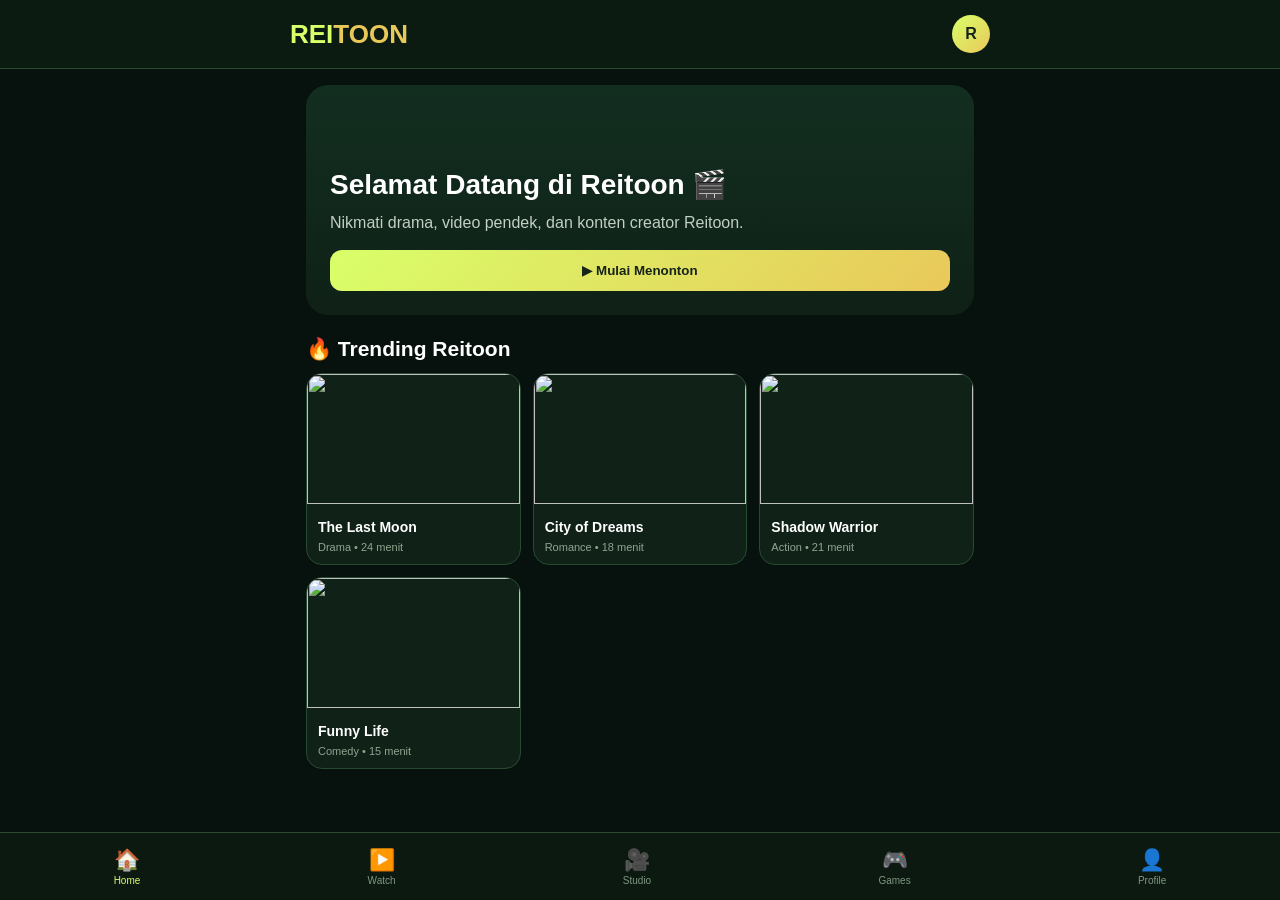
==== commit fc9ec321: "index.html" ====
--- a/index.html
+++ b/index.html
@@ -1,2105 +1,807 @@
-<!DOCTYPE html><html lang="id">
+<!DOCTYPE html>
+<html lang="id">
 <head>
 <meta charset="UTF-8">
 <meta name="viewport" content="width=device-width, initial-scale=1.0">
-<title>REITOON</title><style>
-
-* {
-  box-sizing: border-box;
-  margin: 0;
-  padding: 0;
-  font-family: Arial, Helvetica, sans-serif;
-}
-
-body {
-  background: #07110d;
-  color: white;
-  min-height: 100vh;
-  padding-bottom: 80px;
-}
-
-header {
-  background: linear-gradient(135deg, #0c2118, #102e20);
-  padding: 15px;
-  position: sticky;
-  top: 0;
-  z-index: 20;
-  border-bottom: 1px solid #244d36;
-}
-
-.header {
-  max-width: 700px;
-  margin: auto;
-  display: flex;
-  align-items: center;
-  justify-content: space-between;
-}
-
-.logo {
-  font-size: 26px;
-  font-weight: bold;
-  color: #d9ff69;
-}
-
-.logo span {
-  color: #e9c85a;
-}
-
-.profile {
-  width: 38px;
-  height: 38px;
-  border-radius: 50%;
-  background: linear-gradient(135deg, #d9ff69, #e9c85a);
-  color: #122217;
-  display: flex;
-  align-items: center;
-  justify-content: center;
-  font-weight: bold;
-}
-
-.container {
-  max-width: 700px;
-  margin: auto;
-  padding: 16px;
-}
-
-.page {
-  display: none;
-}
-
-.page.active {
-  display: block;
-}
-
-.hero {
-  background:
-  linear-gradient(
-    rgba(18,55,35,.65),
-    rgba(18,55,35,.9)
-  ),
-  url("https://images.unsplash.com/photo-1489599849927-2ee91cede3ba?auto=format&fit=crop&w=1200&q=80");
-
-  background-size: cover;
-  background-position: center;
-
-  border-radius: 22px;
-  padding: 25px;
-  min-height: 210px;
-  display: flex;
-  flex-direction: column;
-  justify-content: end;
-}
-
-.hero h1 {
-  font-size: 28px;
-  margin-bottom: 10px;
-}
-
-.hero p {
-  color: #d2dfd1;
-  line-height: 1.5;
-}
-
-.btn {
-  display: inline-block;
-  border: none;
-  background: linear-gradient(135deg, #d9ff69, #e9c85a);
-  color: #132217;
-  padding: 13px 18px;
-  border-radius: 12px;
-  font-weight: bold;
-  cursor: pointer;
-  margin-top: 16px;
-}
-
-.section-title {
-  font-size: 21px;
-  margin: 22px 0 12px;
-}
-
-.home-video {
-  background: #102218;
-  border: 1px solid #294a32;
-  border-radius: 18px;
-  overflow: hidden;
-  margin-bottom: 15px;
-  cursor: pointer;
-}
-
-.home-video img {
-  width: 100%;
-  height: 180px;
-  object-fit: cover;
-}
-
-.home-video-info {
-  padding: 14px;
-}
-
-.home-video-info h3 {
-  font-size: 16px;
-}
-
-.home-video-info p {
-  color: #9db19d;
-  font-size: 12px;
-  margin-top: 6px;
-}
-
-.search-box {
-  display: flex;
-  gap: 8px;
-  margin-bottom: 15px;
-}
-
-.search-box input {
-  flex: 1;
-  background: #102218;
-  border: 1px solid #3b6042;
-  border-radius: 12px;
-  padding: 13px;
-  color: white;
-  outline: none;
-}
-
-.search-box button {
-  width: 48px;
-  border: none;
-  border-radius: 12px;
-  background: #d9ff69;
-  cursor: pointer;
-  font-size: 18px;
-}
-
-.categories {
-  display: flex;
-  gap: 8px;
-  overflow-x: auto;
-  padding-bottom: 8px;
-  margin-bottom: 15px;
-}
-
-.category {
-  flex-shrink: 0;
-  border: 1px solid #3d6544;
-  background: #122419;
-  color: #b7c8b7;
-  border-radius: 20px;
-  padding: 9px 14px;
-  cursor: pointer;
-  font-size: 12px;
-}
-
-.category.active {
-  background: #d9ff69;
-  color: #122217;
-  font-weight: bold;
-}
-
-.video-grid {
-  display: grid;
-  grid-template-columns: repeat(2, 1fr);
-  gap: 12px;
-}
-
-.video-card {
-  background: #102218;
-  border: 1px solid #294a32;
-  border-radius: 16px;
-  overflow: hidden;
-  cursor: pointer;
-  transition: .2s;
-}
-
-.video-card:active {
-  transform: scale(.97);
-}
-
-.video-card img {
-  width: 100%;
-  height: 130px;
-  object-fit: cover;
-}
-
-.video-info {
-  padding: 11px;
-}
-
-.video-info h3 {
-  font-size: 14px;
-  line-height: 1.3;
-}
-
-.video-info p {
-  font-size: 11px;
-  color: #91a491;
-  margin-top: 6px;
-}
-
-.player-page {
-  display: none;
-}
-
-.player-page.active {
-  display: block;
-}
-
-.video-player {
-  width: 100%;
-  background: black;
-  border-radius: 16px;
-  overflow: hidden;
-}
-
-.video-player video {
-  width: 100%;
-  display: block;
-  max-height: 400px;
-}
-
-.player-title {
-  font-size: 21px;
-  margin-top: 16px;
-}
-
-.player-meta {
-  color: #9caf9c;
-  font-size: 13px;
-  margin-top: 7px;
-}
-
-.player-actions {
-  display: flex;
-  gap: 10px;
-  margin-top: 15px;
-}
-
-.player-actions button {
-  flex: 1;
-  padding: 12px;
-  border-radius: 12px;
-  border: 1px solid #426448;
-  background: #14271a;
-  color: white;
-  cursor: pointer;
-}
-
-.player-actions button.liked {
-  background: #d9ff69;
-  color: #122217;
-}
-
-.description {
-  background: #102218;
-  border: 1px solid #294a32;
-  border-radius: 15px;
-  padding: 15px;
-  margin-top: 15px;
-  color: #b8c9b8;
-  font-size: 13px;
-  line-height: 1.6;
-}
-
-.recommendation {
-  margin-top: 22px;
-}
-
-.balance-card {
-  background: linear-gradient(135deg, #132e20, #1d3d29);
-  border: 1px solid #426d45;
-  border-radius: 20px;
-  padding: 18px;
-  margin-bottom: 18px;
-}
-
-.balance-title {
-  color: #a7bda8;
-  font-size: 13px;
-}
-
-.balance {
-  font-size: 30px;
-  font-weight: bold;
-  color: #e9c85a;
-  margin-top: 5px;
-}
-
-.point-box {
-  margin-top: 14px;
-  padding-top: 14px;
-  border-top: 1px solid #385b40;
-  display: flex;
-  justify-content: space-between;
-}
-
-.point-value {
-  color: #d9ff69;
-  font-weight: bold;
-}
-
-.panel {
-  background: #0d1d14;
-  border: 1px solid #2c5137;
-  border-radius: 22px;
-  padding: 18px;
-  margin-top: 18px;
-}
-
-.panel h2 {
-  margin-bottom: 12px;
-}
-
-.ad-stat {
-  display: flex;
-  justify-content: space-between;
-  margin-top: 12px;
-  padding: 13px;
-  background: #14271a;
-  border-radius: 12px;
-}
-
-.ad-stat b {
-  color: #d9ff69;
-}
-
-.action-btn {
-  width: 100%;
-  border: none;
-  padding: 14px;
-  border-radius: 13px;
-  background: linear-gradient(135deg, #d9ff69, #e9c85a);
-  color: #142417;
-  font-weight: bold;
-  cursor: pointer;
-  margin-top: 12px;
-}
-
-.action-btn:disabled {
-  opacity: .5;
-}
-
-.result {
-  text-align: center;
-  margin-top: 15px;
-  font-weight: bold;
-}
-
-.game-menu {
-  display: grid;
-  grid-template-columns: repeat(2, 1fr);
-  gap: 12px;
-}
-
-.game-menu button {
-  min-height: 130px;
-  border: 1px solid #365b3e;
-  border-radius: 18px;
-  color: white;
-  cursor: pointer;
-  padding: 15px;
-  font-size: 15px;
-  font-weight: bold;
-}
-
-.spin-btn {
-  background: linear-gradient(135deg, #173c28, #6c5422);
-}
-
-.quiz-btn {
-  background: linear-gradient(135deg, #192c4c, #253d65);
-}
-
-.billiard-btn {
-  background: linear-gradient(135deg, #103c35, #154e43);
-}
-
-.duel-btn {
-  background: linear-gradient(135deg, #3c1e35, #64294a);
-}
-
-.game-area {
-  display: none;
-  margin-top: 18px;
-}
-
-.game-area.active {
-  display: block;
-}
-
-.spin-wheel {
-  width: 220px;
-  height: 220px;
-  margin: 20px auto;
-  border-radius: 50%;
-  border: 10px solid #e9c85a;
-  background: conic-gradient(
-    #d9ff69 0deg 45deg,
-    #1e5135 45deg 90deg,
-    #e9c85a 90deg 135deg,
-    #24643e 135deg 180deg,
-    #d9ff69 180deg 225deg,
-    #1e5135 225deg 270deg,
-    #e9c85a 270deg 315deg,
-    #24643e 315deg 360deg
-  );
-  transition: transform 3s cubic-bezier(.17,.67,.15,1);
-}
-
-.pointer {
-  text-align: center;
-  color: #e9c85a;
-  font-size: 30px;
-  margin-bottom: -10px;
-}
-
-.quiz-question {
-  font-size: 18px;
-  line-height: 1.5;
-  margin: 18px 0;
-}
-
-.answer {
-  width: 100%;
-  background: #172b1d;
-  border: 1px solid #3c6545;
-  color: white;
-  padding: 13px;
-  border-radius: 12px;
-  margin-top: 9px;
-  text-align: left;
-  cursor: pointer;
-}
-
-.billiard-table {
-  height: 250px;
-  background: #145342;
-  border: 15px solid #704c2a;
-  border-radius: 20px;
-  position: relative;
-  overflow: hidden;
-  margin: 15px 0;
-}
-
-.ball {
-  position: absolute;
-  width: 28px;
-  height: 28px;
-  border-radius: 50%;
-  cursor: pointer;
-}
-
-.red-ball {
-  background: #d94e4e;
-  top: 65px;
-  right: 70px;
-}
-
-.yellow-ball {
-  background: #e7c94b;
-  top: 100px;
-  right: 110px;
-}
-
-.blue-ball {
-  background: #4d7ed9;
-  top: 135px;
-  right: 80px;
-}
-
-.profile-box {
-  text-align: center;
-  padding: 25px 10px;
-}
-
-.big-profile {
-  width: 90px;
-  height: 90px;
-  border-radius: 50%;
-  background: linear-gradient(135deg, #d9ff69, #e9c85a);
-  color: #122217;
-  font-size: 38px;
-  font-weight: bold;
-  display: flex;
-  align-items: center;
-  justify-content: center;
-  margin: auto;
-}
-
-.profile-box h2 {
-  margin-top: 15px;
-}
-
-.profile-item {
-  background: #14271a;
-  border: 1px solid #294b31;
-  padding: 15px;
-  border-radius: 13px;
-  margin-top: 10px;
-  display: flex;
-  justify-content: space-between;
-}
-
-.bottom-nav {
-  position: fixed;
-  bottom: 0;
-  left: 0;
-  right: 0;
-  height: 68px;
-  background: #0b1910;
-  border-top: 1px solid #2b4c32;
-  display: flex;
-  justify-content: space-around;
-  align-items: center;
-  z-index: 30;
-}
-
-.nav-item {
-  color: #809782;
-  font-size: 10px;
-  text-align: center;
-  cursor: pointer;
-}
-
-.nav-item.active {
-  color: #d9ff69;
-}
-
-.nav-icon {
-  display: block;
-  font-size: 21px;
-  margin-bottom: 3px;
-}
-
-@media (min-width: 700px) {
-
-  .container {
-    max-width: 700px;
-  }
-
-  .video-grid {
-    grid-template-columns: repeat(3, 1fr);
-  }
-
-}
-
-</style></head><body><header>  <div class="header"><div class="logo">
-  REI<span>TOON</span>
-</div>
-
-<div class="profile">
-  R
-</div>
-
-  </div></header><main class="container"><!-- ================= HOME ================= --><section
-  id="homePage"
-  class="page active">  <div class="hero"><h1>
-  Selamat Datang di Reitoon 🎬
-</h1>
-
-<p>
-  Nikmati drama, video pendek,
-  dan konten creator Reitoon.
-</p>
-
-<button
-  class="btn"
-  onclick="showPage('watchPage')">
-
-  ▶ Mulai Menonton
-
-</button>
-
-  </div>  <h2 class="section-title">
-    🔥 Trending Reitoon
-  </h2>  <div
-    class="home-video"
-    onclick="openVideo(1)"><img
-  src="https://images.unsplash.com/photo-1517604931442-7e0c8ed2963c?auto=format&fit=crop&w=900&q=80">
-
-<div class="home-video-info">
-
-  <h3>
-    The Last Moon
-  </h3>
-
-  <p>
-    Drama • Episode 1 • 24 menit
-  </p>
-
-</div>
-
-  </div>  <div
-    class="home-video"
-    onclick="openVideo(2)"><img
-  src="https://images.unsplash.com/photo-1485846234645-a62644f84728?auto=format&fit=crop&w=900&q=80">
-
-<div class="home-video-info">
-
-  <h3>
-    City of Dreams
-  </h3>
-
-  <p>
-    Drama • Episode 1 • 18 menit
-  </p>
-
-</div>
-
-  </div></section><!-- ================= WATCH ================= --><section
-  id="watchPage"
-  class="page">  <h1 class="section-title">
-    ▶️ Watch
-  </h1>  <div class="search-box"><input
-  type="text"
-  id="searchInput"
-  placeholder="Cari drama atau video..."
-  oninput="searchVideos()">
-
-<button
-  onclick="searchVideos()">
-
-  🔍
-
-</button>
-
-  </div>  <div class="categories"><button
-  class="category active"
-  onclick="filterCategory('Semua', this)">
-
-  Semua
-
-</button>
-
-<button
-  class="category"
-  onclick="filterCategory('Drama', this)">
-
-  Drama
-
-</button>
-
-<button
-  class="category"
-  onclick="filterCategory('Action', this)">
-
-  Action
-
-</button>
-
-<button
-  class="category"
-  onclick="filterCategory('Romance', this)">
-
-  Romance
-
-</button>
-
-<button
-  class="category"
-  onclick="filterCategory('Comedy', this)">
-
-  Comedy
-
-</button>
-
-  </div>  <div
-    id="continueSection"
-    style="display:none;"><h2 class="section-title">
-  ▶ Lanjutkan Menonton
-</h2>
-
-<div
-  id="continueList"
-  class="video-grid">
-
-</div>
-
-  </div>  <h2 class="section-title">
-    🎬 Semua Video
-  </h2>  <div
-    id="videoGrid"
-    class="video-grid">  </div></section><!-- ================= VIDEO PLAYER ================= --><section
-  id="playerPage"
-  class="player-page"><button
-class="btn"
-onclick="backToWatch()">
-
-← Kembali
-
-  </button>  <div
-    class="video-player"
-    style="margin-top:15px;"><video
-  id="mainVideo"
-  controls
-  playsinline>
-
-</video>
-
-  </div>  <h1
-    id="playerTitle"
-    class="player-title">  </h1>  <p
-    id="playerMeta"
-    class="player-meta">  </p>  <div class="player-actions"><button
-  id="likeButton"
-  onclick="toggleLike()">
-
-  ❤️ Like
-
-</button>
-
-<button
-  onclick="shareVideo()">
-
-  🔗 Bagikan
-
-</button>
-
-  </div>  <div
-    id="playerDescription"
-    class="description">  </div>  <div class="recommendation"><h2 class="section-title">
-  🎬 Video Lainnya
-</h2>
-
-<div
-  id="recommendedVideos"
-  class="video-grid">
-
-</div>
-
-  </div></section><!-- ================= GAMES ================= --><section
-  id="gamesPage"
-  class="page">  <h1 class="section-title">
-    🎮 Reitoon Games
-  </h1>  <div class="balance-card"><div class="balance-title">
-  CREDIT TERSEDIA
-</div>
-
-<div class="balance">
-
-  <span id="credit">
-    1.000
-  </span>
-
-  <small>
-    Credit
-  </small>
-
-</div>
-
-<div class="point-box">
-
-  <span>
-    🏆 Total Point
-  </span>
-
-  <span
-    class="point-value"
-    id="points">
-
-    250
-
-  </span>
-
-</div>
-
-  </div>  <div class="panel"><h2>
-  📺 Reward Ads
-</h2>
-
-<p
-  style="color:#aebfaf;margin-top:8px;">
-
-  Tonton video iklan untuk mendapatkan
-  1 Credit per video.
-
-</p>
-
-<div class="ad-stat">
-
-  <span>
-    📺 Iklan Hari Ini
-  </span>
-
-  <b>
-
-    <span id="adsWatched">
-      0
-    </span>
-
-    / 30
-
-  </b>
-
-</div>
-
-<div class="ad-stat">
-
-  <span>
-    💎 Reward Hari Ini
-  </span>
-
-  <b>
-
-    <span id="adsReward">
-      0
-    </span>
-
-    Credit
-
-  </b>
-
-</div>
-
-<button
-  id="watchAdButton"
-  class="action-btn"
-  onclick="watchRewardAd()">
-
-  📺 TONTON IKLAN +1 CREDIT
-
-</button>
-
-<div
-  id="adResult"
-  class="result">
-
-</div>
-
-  </div>  <div class="game-menu"><button
-  class="spin-btn"
-  onclick="openGame('spinGame')">
-
-  🎡
-  <br><br>
-  Spin Reward
-
-</button>
-
-<button
-  class="quiz-btn"
-  onclick="openGame('quizGame')">
-
-  🧠
-  <br><br>
-  Quiz Challenge
-
-</button>
-
-<button
-  class="billiard-btn"
-  onclick="openGame('billiardGame')">
-
-  🎱
-  <br><br>
-  Mini Billiard
-
-</button>
-
-<button
-  class="duel-btn"
-  onclick="startDuel()">
-
-  ⚔️
-  <br><br>
-  Skill Duel
-
-</button>
-
-  </div>  <div
-    id="spinGame"
-    class="game-area panel"><h2>
-  🎡 Spin Reward
-</h2>
-
-<p
-  style="color:#aebfaf;">
-
-  Biaya bermain:
-  <b
-    style="color:#e9c85a;">
-
-    50 Credit
-
-  </b>
-
-</p>
-
-<div class="pointer">
-  ▼
-</div>
-
-<div
-  class="spin-wheel"
-  id="wheel">
-
-</div>
-
-<button
-  class="action-btn"
-  id="spinButton"
-  onclick="spinWheel()">
-
-  SPIN SEKARANG — 50 CREDIT
-
-</button>
-
-<div
-  id="spinResult"
-  class="result">
-
-</div>
-
-  </div>  <div
-    id="quizGame"
-    class="game-area panel"><h2>
-  🧠 Quiz Challenge
-</h2>
-
-<div
-  class="quiz-question"
-  id="question">
-
-  Loading...
-
-</div>
-
-<div
-  id="answers">
-
-</div>
-
-<div
-  id="quizResult"
-  class="result">
-
-</div>
-
-  </div>  <div
-    id="billiardGame"
-    class="game-area panel"><h2>
-  🎱 Mini Billiard
-</h2>
-
-<p
-  style="color:#aebfaf;">
-
-  Klik bola untuk mendapatkan Point.
-
-</p>
-
+<title>REITOON</title>
+
+<style>
+*{box-sizing:border-box;margin:0;padding:0;font-family:Arial,sans-serif}
+body{background:#07110d;color:#fff;padding-bottom:80px}
+header{position:sticky;top:0;z-index:20;background:#0b1b11;border-bottom:1px solid #294b32;padding:15px}
+.header{max-width:700px;margin:auto;display:flex;justify-content:space-between;align-items:center}
+.logo{font-size:26px;font-weight:bold;color:#d9ff69}
+.logo span{color:#e9c85a}
+.avatar,.big-avatar{background:linear-gradient(135deg,#d9ff69,#e9c85a);color:#152318;font-weight:bold;border-radius:50%;display:flex;align-items:center;justify-content:center}
+.avatar{width:38px;height:38px}
+.big-avatar{width:90px;height:90px;font-size:35px;margin:auto}
+.container{max-width:700px;margin:auto;padding:16px}
+.page{display:none}.page.active{display:block}
+.hero{min-height:230px;border-radius:22px;padding:24px;display:flex;flex-direction:column;justify-content:end;background:linear-gradient(#183d29aa,#102218ee),url("https://images.unsplash.com/photo-1489599849927-2ee91cede3ba?auto=format&fit=crop&w=1200&q=80") center/cover}
+.hero h1{font-size:28px;margin-bottom:10px}.hero p{color:#c2d0c3;line-height:1.5}
+.btn,.action-btn{border:0;border-radius:12px;padding:13px 17px;background:linear-gradient(135deg,#d9ff69,#e9c85a);color:#152318;font-weight:bold;cursor:pointer;margin-top:15px}
+.section-title{margin:22px 0 12px;font-size:21px}
+.search-box{display:flex;gap:8px;margin-bottom:15px}
+.search-box input,.input{width:100%;background:#102218;border:1px solid #3b6042;border-radius:12px;padding:13px;color:#fff;outline:none}
+.search-box button{width:50px;border:0;border-radius:12px;background:#d9ff69;cursor:pointer}
+.categories{display:flex;gap:8px;overflow-x:auto;margin-bottom:15px}
+.category{white-space:nowrap;border:1px solid #3d6544;background:#122419;color:#b7c8b7;border-radius:20px;padding:9px 14px;cursor:pointer}
+.category.active{background:#d9ff69;color:#122217;font-weight:bold}
+.video-grid{display:grid;grid-template-columns:repeat(2,1fr);gap:12px}
+.video-card{background:#102218;border:1px solid #294a32;border-radius:16px;overflow:hidden;cursor:pointer}
+.video-card img{width:100%;height:130px;object-fit:cover}
+.video-info{padding:11px}.video-info h3{font-size:14px}.video-info p{font-size:11px;color:#91a491;margin-top:6px}
+.panel{background:#0d1d14;border:1px solid #2c5137;border-radius:20px;padding:18px;margin-top:16px}
+.video-player{background:#000;border-radius:16px;overflow:hidden;margin-top:15px}
+.video-player video{width:100%;display:block;max-height:400px}
+.player-title{font-size:21px;margin-top:16px}.player-meta{color:#9caf9c;font-size:13px;margin-top:7px}
+.player-actions{display:flex;gap:10px;margin-top:15px}.player-actions button{flex:1;padding:12px;border-radius:12px;border:1px solid #426448;background:#14271a;color:#fff;cursor:pointer}
+.liked{background:#d9ff69!important;color:#122217!important}
+.description{background:#102218;border:1px solid #294a32;border-radius:15px;padding:15px;margin-top:15px;color:#b8c9b8;font-size:13px;line-height:1.6}
+.balance-card{background:linear-gradient(135deg,#132e20,#1d3d29);border:1px solid #426d45;border-radius:20px;padding:18px}
+.balance-title{color:#a7bda8;font-size:13px}.balance{font-size:30px;font-weight:bold;color:#e9c85a;margin-top:5px}
+.point-box{margin-top:14px;padding-top:14px;border-top:1px solid #385b40;display:flex;justify-content:space-between}.point-value{color:#d9ff69;font-weight:bold}
+.ad-stat,.profile-item{display:flex;justify-content:space-between;background:#14271a;border-radius:12px;padding:13px;margin-top:10px}
+.ad-stat b{color:#d9ff69}
+.action-btn{width:100%;margin-top:12px}.action-btn:disabled{opacity:.5}
+.result{text-align:center;margin-top:14px;font-weight:bold}
+.game-menu{display:grid;grid-template-columns:repeat(2,1fr);gap:12px;margin-top:16px}
+.game-menu button{min-height:125px;border:1px solid #365b3e;border-radius:18px;color:#fff;cursor:pointer;font-weight:bold}
+.spin-btn{background:linear-gradient(135deg,#173c28,#6c5422)}.quiz-btn{background:linear-gradient(135deg,#192c4c,#253d65)}.billiard-btn{background:linear-gradient(135deg,#103c35,#154e43)}.duel-btn{background:linear-gradient(135deg,#3c1e35,#64294a)}
+.game-area{display:none}.game-area.active{display:block}
+.spin-wheel{width:220px;height:220px;margin:20px auto;border-radius:50%;border:10px solid #e9c85a;background:conic-gradient(#d9ff69 0 45deg,#1e5135 45deg 90deg,#e9c85a 90deg 135deg,#24643e 135deg 180deg,#d9ff69 180deg 225deg,#1e5135 225deg 270deg,#e9c85a 270deg 315deg,#24643e 315deg);transition:transform 3s cubic-bezier(.17,.67,.15,1)}
+.pointer{text-align:center;color:#e9c85a;font-size:30px}
+.answer{width:100%;background:#172b1d;border:1px solid #3c6545;color:#fff;padding:13px;border-radius:12px;margin-top:9px;text-align:left;cursor:pointer}
+.billiard-table{height:250px;background:#145342;border:15px solid #704c2a;border-radius:20px;position:relative;overflow:hidden;margin:15px 0}
+.ball{position:absolute;width:28px;height:28px;border-radius:50%;cursor:pointer}.red-ball{background:#d94e4e;top:65px;right:70px}.yellow-ball{background:#e7c94b;top:100px;right:110px}.blue-ball{background:#4d7ed9;top:135px;right:80px}
+.upload-preview{width:100%;max-height:220px;object-fit:cover;border-radius:12px;margin-top:10px;display:none}
+.creator-video{background:#14271a;border:1px solid #315438;border-radius:14px;padding:12px;margin-top:10px;display:flex;justify-content:space-between;align-items:center}
+.delete-btn{background:#a33b3b;color:#fff;border:0;border-radius:8px;padding:8px;cursor:pointer}
+.bottom-nav{position:fixed;bottom:0;left:0;right:0;height:68px;background:#0b1910;border-top:1px solid #2b4c32;display:flex;justify-content:space-around;align-items:center;z-index:30}
+.nav-item{color:#809782;font-size:10px;text-align:center;cursor:pointer}.nav-item.active{color:#d9ff69}.nav-icon{display:block;font-size:21px;margin-bottom:3px}
+@media(min-width:700px){.video-grid{grid-template-columns:repeat(3,1fr)}}
+</style>
+</head>
+
+<body>
+
+<header>
+<div class="header">
+<div class="logo">REI<span>TOON</span></div>
+<div class="avatar">R</div>
+</div>
+</header>
+
+<main class="container">
+
+<!-- HOME -->
+<section id="homePage" class="page active">
+<div class="hero">
+<h1>Selamat Datang di Reitoon 🎬</h1>
+<p>Nikmati drama, video pendek, dan konten creator Reitoon.</p>
+<button class="btn" onclick="showPage('watchPage')">▶ Mulai Menonton</button>
+</div>
+
+<h2 class="section-title">🔥 Trending Reitoon</h2>
+<div id="homeVideos" class="video-grid"></div>
+</section>
+
+<!-- WATCH -->
+<section id="watchPage" class="page">
+<h1 class="section-title">▶️ Watch</h1>
+
+<div class="search-box">
+<input id="searchInput" placeholder="Cari drama atau video..." oninput="renderVideos()">
+<button onclick="renderVideos()">🔍</button>
+</div>
+
+<div class="categories">
+<button class="category active" onclick="filterCategory('Semua',this)">Semua</button>
+<button class="category" onclick="filterCategory('Drama',this)">Drama</button>
+<button class="category" onclick="filterCategory('Action',this)">Action</button>
+<button class="category" onclick="filterCategory('Romance',this)">Romance</button>
+<button class="category" onclick="filterCategory('Comedy',this)">Comedy</button>
+</div>
+
+<div id="continueSection" style="display:none">
+<h2 class="section-title">▶ Lanjutkan Menonton</h2>
+<div id="continueList" class="video-grid"></div>
+</div>
+
+<h2 class="section-title">🎬 Semua Video</h2>
+<div id="videoGrid" class="video-grid"></div>
+</section>
+
+<!-- PLAYER -->
+<section id="playerPage" class="page">
+<button class="btn" onclick="backToWatch()">← Kembali</button>
+<div class="video-player"><video id="mainVideo" controls playsinline></video></div>
+<h1 id="playerTitle" class="player-title"></h1>
+<p id="playerMeta" class="player-meta"></p>
+
+<div class="player-actions">
+<button id="likeButton" onclick="toggleLike()">🤍 Like</button>
+<button onclick="shareVideo()">🔗 Bagikan</button>
+</div>
+
+<div id="playerDescription" class="description"></div>
+<h2 class="section-title">🎬 Video Lainnya</h2>
+<div id="recommendedVideos" class="video-grid"></div>
+</section>
+
+<!-- STUDIO -->
+<section id="studioPage" class="page">
+<h1 class="section-title">🎥 Studio Creator</h1>
+
+<div class="panel">
+<h2>⬆️ Upload Video</h2>
+
+<input class="input" id="videoTitle" placeholder="Judul video" style="margin-top:12px">
+
+<select class="input" id="videoCategory" style="margin-top:10px">
+<option>Drama</option>
+<option>Action</option>
+<option>Romance</option>
+<option>Comedy</option>
+</select>
+
+<textarea class="input" id="videoDescription" placeholder="Deskripsi video" rows="4" style="margin-top:10px"></textarea>
+
+<label class="btn" style="display:block;text-align:center">
+🖼️ Pilih Thumbnail
+<input type="file" id="thumbnailInput" accept="image/*" hidden>
+</label>
+
+<img id="thumbnailPreview" class="upload-preview">
+
+<label class="btn" style="display:block;text-align:center">
+🎬 Pilih Video
+<input type="file" id="videoInput" accept="video/*" hidden>
+</label>
+
+<p id="selectedVideo" style="color:#9caf9c;margin-top:10px"></p>
+
+<button class="action-btn" onclick="uploadVideo()">⬆️ TERBITKAN VIDEO</button>
+<div id="uploadResult" class="result"></div>
+</div>
+
+<h2 class="section-title">📚 Video Saya</h2>
+<div id="creatorVideos"></div>
+</section>
+
+<!-- GAMES -->
+<section id="gamesPage" class="page">
+<h1 class="section-title">🎮 Reitoon Games</h1>
+
+<div class="balance-card">
+<div class="balance-title">CREDIT TERSEDIA</div>
+<div class="balance"><span id="credit">0</span> <small>Credit</small></div>
+<div class="point-box"><span>🏆 Total Point</span><span class="point-value" id="points">0</span></div>
+</div>
+
+<div class="panel">
+<h2>📺 Reward Ads</h2>
+<p style="color:#aebfaf;margin-top:8px">Maksimal 30 video iklan per hari.</p>
+
+<div class="ad-stat"><span>📺 Iklan Hari Ini</span><b><span id="adsWatched">0</span> / 30</b></div>
+<div class="ad-stat"><span>💎 Reward Hari Ini</span><b><span id="adsReward">0</span> Credit</b></div>
+
+<button id="watchAdButton" class="action-btn" onclick="watchRewardAd()">📺 TONTON IKLAN +1 CREDIT</button>
+<div id="adResult" class="result"></div>
+</div>
+
+<div class="game-menu">
+<button class="spin-btn" onclick="openGame('spinGame')">🎡<br><br>Spin Reward</button>
+<button class="quiz-btn" onclick="openGame('quizGame')">🧠<br><br>Quiz Challenge</button>
+<button class="billiard-btn" onclick="openGame('billiardGame')">🎱<br><br>Mini Billiard</button>
+<button class="duel-btn" onclick="startDuel()">⚔️<br><br>Skill Duel</button>
+</div>
+
+<div id="spinGame" class="game-area panel">
+<h2>🎡 Spin Reward</h2>
+<p style="color:#aebfaf">Biaya bermain: <b style="color:#e9c85a">50 Credit</b></p>
+<div class="pointer">▼</div>
+<div class="spin-wheel" id="wheel"></div>
+<button class="action-btn" onclick="spinWheel()">SPIN SEKARANG — 50 CREDIT</button>
+<div id="spinResult" class="result"></div>
+</div>
+
+<div id="quizGame" class="game-area panel">
+<h2>🧠 Quiz Challenge</h2>
+<div id="question" style="font-size:18px;line-height:1.5;margin:18px 0"></div>
+<div id="answers"></div>
+<div id="quizResult" class="result"></div>
+</div>
+
+<div id="billiardGame" class="game-area panel">
+<h2>🎱 Mini Billiard</h2>
+<p style="color:#aebfaf">Klik bola untuk mendapatkan Point.</p>
 <div class="billiard-table">
-
-  <div
-    class="ball red-ball"
-    onclick="hitBall(this, 30)">
-
-  </div>
-
-  <div
-    class="ball yellow-ball"
-    onclick="hitBall(this, 50)">
-
-  </div>
-
-  <div
-    class="ball blue-ball"
-    onclick="hitBall(this, 20)">
-
-  </div>
-
-</div>
-
-<div
-  id="billiardResult"
-  class="result">
-
-</div>
-
-<button
-  class="action-btn"
-  onclick="resetBilliard()">
-
-  🔄 Reset
-
-</button>
-
-  </div></section><!-- ================= PROFILE ================= --><section
-  id="profilePage"
-  class="page">  <div
-    class="panel profile-box"><div
-  class="big-profile">
-
-  R
-
-</div>
-
-<h2>
-  Reitoon User
-</h2>
-
-<p
-  style="color:#9daf9d;margin-top:8px;">
-
-  Creator Reitoon
-
-</p>
-
-<div class="profile-item">
-
-  <span>
-    💎 Credit
-  </span>
-
-  <b
-    id="profileCredit">
-
-    1.000
-
-  </b>
-
-</div>
-
-<div class="profile-item">
-
-  <span>
-    🏆 Point
-  </span>
-
-  <b
-    id="profilePoints">
-
-    250
-
-  </b>
-
-</div>
-
-<div class="profile-item">
-
-  <span>
-    🎬 Video
-  </span>
-
-  <b>
-    0
-  </b>
-
-</div>
-
-  </div></section></main><nav class="bottom-nav">  <div
-    class="nav-item active"
-    onclick="showPage('homePage', this)"><span class="nav-icon">
-  🏠
-</span>
-
-Home
-
-  </div>  <div
-    class="nav-item"
-    onclick="showPage('watchPage', this)"><span class="nav-icon">
-  ▶️
-</span>
-
-Watch
-
-  </div>  <div
-    class="nav-item"
-    onclick="showPage('gamesPage', this)"><span class="nav-icon">
-  🎮
-</span>
-
-Games
-
-  </div>  <div
-    class="nav-item"
-    onclick="showPage('profilePage', this)"><span class="nav-icon">
-  👤
-</span>
-
-Profile
-
-  </div></nav><script>
+<div class="ball red-ball" onclick="hitBall(this,30)"></div>
+<div class="ball yellow-ball" onclick="hitBall(this,50)"></div>
+<div class="ball blue-ball" onclick="hitBall(this,20)"></div>
+</div>
+<div id="billiardResult" class="result"></div>
+<button class="action-btn" onclick="resetBilliard()">🔄 Reset</button>
+</div>
+</section>
+
+<!-- PROFILE -->
+<section id="profilePage" class="page">
+<div class="panel" style="text-align:center">
+<div class="big-avatar">R</div>
+<h2 style="margin-top:15px">Reitoon User</h2>
+<p style="color:#9daf9d;margin-top:8px">Creator Reitoon</p>
+
+<div class="profile-item"><span>💎 Credit</span><b id="profileCredit">0</b></div>
+<div class="profile-item"><span>🏆 Point</span><b id="profilePoints">0</b></div>
+<div class="profile-item"><span>🎥 Video Saya</span><b id="profileVideos">0</b></div>
+</div>
+</section>
+
+</main>
+
+<nav class="bottom-nav">
+<div class="nav-item active" onclick="showPage('homePage',this)"><span class="nav-icon">🏠</span>Home</div>
+<div class="nav-item" onclick="showPage('watchPage',this)"><span class="nav-icon">▶️</span>Watch</div>
+<div class="nav-item" onclick="showPage('studioPage',this)"><span class="nav-icon">🎥</span>Studio</div>
+<div class="nav-item" onclick="showPage('gamesPage',this)"><span class="nav-icon">🎮</span>Games</div>
+<div class="nav-item" onclick="showPage('profilePage',this)"><span class="nav-icon">👤</span>Profile</div>
+</nav>
+
+<script>
 
 /* ================= DATA VIDEO ================= */
 
-const videos = [
-
-  {
-
-    id: 1,
-
-    title: "The Last Moon",
-
-    category: "Drama",
-
-    duration: "24 menit",
-
-    description:
-      "Sebuah kisah tentang perjalanan,
-      rahasia, dan pilihan sulit
-      yang mengubah kehidupan.",
-
-    thumbnail:
-      "https://images.unsplash.com/photo-1517604931442-7e0c8ed2963c?auto=format&fit=crop&w=900&q=80",
-
-    video:
-      "https://storage.googleapis.com/gtv-videos-bucket/sample/ForBiggerBlazes.mp4"
-
-  },
-
-  {
-
-    id: 2,
-
-    title: "City of Dreams",
-
-    category: "Romance",
-
-    duration: "18 menit",
-
-    description:
-      "Dua orang bertemu di kota besar
-      dan menemukan arti mimpi
-      serta cinta.",
-
-    thumbnail:
-      "https://images.unsplash.com/photo-1485846234645-a62644f84728?auto=format&fit=crop&w=900&q=80",
-
-    video:
-      "https://storage.googleapis.com/gtv-videos-bucket/sample/ForBiggerEscapes.mp4"
-
-  },
-
-  {
-
-    id: 3,
-
-    title: "Shadow Warrior",
-
-    category: "Action",
-
-    duration: "21 menit",
-
-    description:
-      "Seorang pejuang menghadapi
-      musuh misterius dari masa lalu.",
-
-    thumbnail:
-      "https://images.unsplash.com/photo-1536440136628-849c177e76a1?auto=format&fit=crop&w=900&q=80",
-
-    video:
-      "https://storage.googleapis.com/gtv-videos-bucket/sample/ForBiggerFun.mp4"
-
-  },
-
-  {
-
-    id: 4,
-
-    title: "Funny Life",
-
-    category: "Comedy",
-
-    duration: "15 menit",
-
-    description:
-      "Cerita ringan dan lucu
-      tentang kehidupan sehari-hari.",
-
-    thumbnail:
-      "https://images.unsplash.com/photo-1489599849927-2ee91cede3ba?auto=format&fit=crop&w=900&q=80",
-
-    video:
-      "https://storage.googleapis.com/gtv-videos-bucket/sample/ForBiggerJoyrides.mp4"
-
-  }
-
+const defaultVideos=[
+{
+id:1,
+title:"The Last Moon",
+category:"Drama",
+duration:"24 menit",
+description:"Sebuah kisah tentang perjalanan, rahasia, dan pilihan sulit.",
+thumbnail:"https://images.unsplash.com/photo-1517604931442-7e0c8ed2963c?auto=format&fit=crop&w=900&q=80",
+video:"https://storage.googleapis.com/gtv-videos-bucket/sample/ForBiggerBlazes.mp4"
+},
+{
+id:2,
+title:"City of Dreams",
+category:"Romance",
+duration:"18 menit",
+description:"Dua orang bertemu di kota besar dan menemukan arti mimpi.",
+thumbnail:"https://images.unsplash.com/photo-1485846234645-a62644f84728?auto=format&fit=crop&w=900&q=80",
+video:"https://storage.googleapis.com/gtv-videos-bucket/sample/ForBiggerEscapes.mp4"
+},
+{
+id:3,
+title:"Shadow Warrior",
+category:"Action",
+duration:"21 menit",
+description:"Seorang pejuang menghadapi musuh misterius dari masa lalu.",
+thumbnail:"https://images.unsplash.com/photo-1536440136628-849c177e76a1?auto=format&fit=crop&w=900&q=80",
+video:"https://storage.googleapis.com/gtv-videos-bucket/sample/ForBiggerFun.mp4"
+},
+{
+id:4,
+title:"Funny Life",
+category:"Comedy",
+duration:"15 menit",
+description:"Cerita ringan dan lucu tentang kehidupan sehari-hari.",
+thumbnail:"https://images.unsplash.com/photo-1489599849927-2ee91cede3ba?auto=format&fit=crop&w=900&q=80",
+video:"https://storage.googleapis.com/gtv-videos-bucket/sample/ForBiggerJoyrides.mp4"
+}
 ];
 
-let currentCategory = "Semua";
-
-let currentVideo = null;
-
-let likedVideos =
-  JSON.parse(
-    localStorage.getItem("reitoonLikedVideos")
-  ) || [];
-
-let watchProgress =
-  JSON.parse(
-    localStorage.getItem("reitoonWatchProgress")
-  ) || {};
-
-/* ================= PAGE ================= */
-
-function showPage(pageId, element) {
-
-  document
-    .querySelectorAll(".page, .player-page")
-    .forEach(page => {
-
-      page.classList.remove("active");
-
-    });
-
-  document
-    .getElementById(pageId)
-    .classList.add("active");
-
-  document
-    .querySelectorAll(".nav-item")
-    .forEach(item => {
-
-      item.classList.remove("active");
-
-    });
-
-  if (element) {
-
-    element.classList.add("active");
-
-  }
-
-  if (pageId === "watchPage") {
-
-    renderVideos();
-
-  }
-
-  window.scrollTo({
-
-    top: 0,
-
-    behavior: "smooth"
-
-  });
-
-}
-
-/* ================= VIDEO LIST ================= */
-
-function renderVideos() {
-
-  const search =
-    document
-    .getElementById("searchInput")
-    .value
-    .toLowerCase();
-
-  const grid =
-    document
-    .getElementById("videoGrid");
-
-  grid.innerHTML = "";
-
-  const filtered =
-    videos.filter(video => {
-
-      const categoryMatch =
-        currentCategory === "Semua" ||
-        video.category === currentCategory;
-
-      const searchMatch =
-        video.title
-        .toLowerCase()
-        .includes(search);
-
-      return categoryMatch && searchMatch;
-
-    });
-
-  filtered.forEach(video => {
-
-    grid.innerHTML += createVideoCard(video);
-
-  });
-
-  renderContinueWatching();
-
-}
-
-function createVideoCard(video) {
-
-  return `
-
-    <div
-      class="video-card"
-      onclick="openVideo(${video.id})">
-
-      <img
-        src="${video.thumbnail}">
-
-      <div
-        class="video-info">
-
-        <h3>
-          ${video.title}
-        </h3>
-
-        <p>
-          ${video.category}
-          •
-          ${video.duration}
-        </p>
-
-      </div>
-
-    </div>
-
-  `;
-
-}
-
-function filterCategory(category, element) {
-
-  currentCategory = category;
-
-  document
-    .querySelectorAll(".category")
-    .forEach(button => {
-
-      button.classList.remove("active");
-
-    });
-
-  element.classList.add("active");
-
-  renderVideos();
-
-}
-
-function searchVideos() {
-
-  renderVideos();
-
+let uploadedVideos=JSON.parse(localStorage.getItem("reitoonUploadedVideos"))||[];
+let videos=[...defaultVideos,...uploadedVideos];
+
+let currentCategory="Semua";
+let currentVideo=null;
+
+let likedVideos=JSON.parse(localStorage.getItem("reitoonLikedVideos"))||[];
+let watchProgress=JSON.parse(localStorage.getItem("reitoonWatchProgress"))||{};
+
+/* ================= NAVIGATION ================= */
+
+function showPage(id,element){
+
+document.querySelectorAll(".page").forEach(p=>p.classList.remove("active"));
+document.getElementById(id).classList.add("active");
+
+document.querySelectorAll(".nav-item").forEach(n=>n.classList.remove("active"));
+if(element)element.classList.add("active");
+
+if(id==="watchPage")renderVideos();
+if(id==="studioPage")renderCreatorVideos();
+if(id==="homePage")renderHome();
+
+window.scrollTo(0,0);
+}
+
+/* ================= VIDEO CARD ================= */
+
+function createVideoCard(video){
+
+return `
+<div class="video-card" onclick="openVideo(${video.id})">
+<img src="${video.thumbnail}">
+<div class="video-info">
+<h3>${video.title}</h3>
+<p>${video.category} • ${video.duration||"Video"}</p>
+</div>
+</div>`;
+}
+
+function renderHome(){
+
+let home=document.getElementById("homeVideos");
+home.innerHTML="";
+videos.slice(0,4).forEach(v=>home.innerHTML+=createVideoCard(v));
+}
+
+function renderVideos(){
+
+let search=document.getElementById("searchInput").value.toLowerCase();
+
+let filtered=videos.filter(v=>
+(currentCategory==="Semua"||v.category===currentCategory)&&
+v.title.toLowerCase().includes(search)
+);
+
+document.getElementById("videoGrid").innerHTML=
+filtered.map(createVideoCard).join("");
+
+renderContinue();
+}
+
+function filterCategory(category,element){
+
+currentCategory=category;
+
+document.querySelectorAll(".category").forEach(c=>c.classList.remove("active"));
+element.classList.add("active");
+
+renderVideos();
 }
 
 /* ================= PLAYER ================= */
 
-function openVideo(id) {
-
-  const video =
-    videos.find(item => item.id === id);
-
-  if (!video) return;
-
-  currentVideo = video;
-
-  document
-    .querySelectorAll(".page, .player-page")
-    .forEach(page => {
-
-      page.classList.remove("active");
-
-    });
-
-  document
-    .getElementById("playerPage")
-    .classList.add("active");
-
-  const player =
-    document
-    .getElementById("mainVideo");
-
-  player.src =
-    video.video;
-
-  document
-    .getElementById("playerTitle")
-    .innerText =
-    video.title;
-
-  document
-    .getElementById("playerMeta")
-    .innerText =
-    `${video.category} • ${video.duration}`;
-
-  document
-    .getElementById("playerDescription")
-    .innerText =
-    video.description;
-
-  updateLikeButton();
-
-  renderRecommendations();
-
-  player.currentTime =
-    watchProgress[id] || 0;
-
-  player.ontimeupdate =
-    function() {
-
-      watchProgress[id] =
-        player.currentTime;
-
-      localStorage.setItem(
-        "reitoonWatchProgress",
-        JSON.stringify(watchProgress)
-      );
-
-    };
-
-  window.scrollTo({
-
-    top: 0,
-
-    behavior: "smooth"
-
-  });
-
-}
-
-function backToWatch() {
-
-  document
-    .getElementById("playerPage")
-    .classList.remove("active");
-
-  document
-    .getElementById("watchPage")
-    .classList.add("active");
-
-  renderVideos();
-
-}
-
-function toggleLike() {
-
-  if (!currentVideo) return;
-
-  const index =
-    likedVideos.indexOf(currentVideo.id);
-
-  if (index === -1) {
-
-    likedVideos.push(currentVideo.id);
-
-  } else {
-
-    likedVideos.splice(index, 1);
-
-  }
-
-  localStorage.setItem(
-    "reitoonLikedVideos",
-    JSON.stringify(likedVideos)
-  );
-
-  updateLikeButton();
-
-}
-
-function updateLikeButton() {
-
-  const button =
-    document
-    .getElementById("likeButton");
-
-  if (
-    likedVideos.includes(
-      currentVideo.id
-    )
-  ) {
-
-    button.innerText =
-      "❤️ Disukai";
-
-    button.classList.add("liked");
-
-  } else {
-
-    button.innerText =
-      "🤍 Like";
-
-    button.classList.remove("liked");
-
-  }
-
-}
-
-function shareVideo() {
-
-  if (
-    navigator.share &&
-    currentVideo
-  ) {
-
-    navigator.share({
-
-      title:
-        currentVideo.title,
-
-      text:
-        "Tonton video ini di Reitoon!"
-
-    });
-
-  } else {
-
-    alert(
-      "Link video siap dibagikan."
-    );
-
-  }
-
-}
-
-function renderRecommendations() {
-
-  const container =
-    document
-    .getElementById("recommendedVideos");
-
-  container.innerHTML = "";
-
-  videos
-    .filter(video =>
-      video.id !== currentVideo.id
-    )
-    .forEach(video => {
-
-      container.innerHTML +=
-        createVideoCard(video);
-
-    });
-
-}
-
-function renderContinueWatching() {
-
-  const container =
-    document
-    .getElementById("continueList");
-
-  const section =
-    document
-    .getElementById("continueSection");
-
-  const watched =
-    videos.filter(video =>
-      watchProgress[video.id] &&
-      watchProgress[video.id] > 5
-    );
-
-  if (watched.length === 0) {
-
-    section.style.display =
-      "none";
-
-    return;
-
-  }
-
-  section.style.display =
-    "block";
-
-  container.innerHTML = "";
-
-  watched.forEach(video => {
-
-    container.innerHTML +=
-      createVideoCard(video);
-
-  });
-
+function openVideo(id){
+
+currentVideo=videos.find(v=>v.id===id);
+if(!currentVideo)return;
+
+showPage("playerPage");
+
+let player=document.getElementById("mainVideo");
+
+player.src=currentVideo.video;
+
+document.getElementById("playerTitle").innerText=currentVideo.title;
+document.getElementById("playerMeta").innerText=currentVideo.category+" • "+(currentVideo.duration||"Video");
+document.getElementById("playerDescription").innerText=currentVideo.description;
+
+updateLikeButton();
+renderRecommendations();
+
+player.currentTime=watchProgress[id]||0;
+
+player.ontimeupdate=()=>{
+watchProgress[id]=player.currentTime;
+localStorage.setItem("reitoonWatchProgress",JSON.stringify(watchProgress));
+};
+}
+
+function backToWatch(){
+showPage("watchPage");
+renderVideos();
+}
+
+function toggleLike(){
+
+let index=likedVideos.indexOf(currentVideo.id);
+
+if(index===-1)likedVideos.push(currentVideo.id);
+else likedVideos.splice(index,1);
+
+localStorage.setItem("reitoonLikedVideos",JSON.stringify(likedVideos));
+updateLikeButton();
+}
+
+function updateLikeButton(){
+
+let b=document.getElementById("likeButton");
+
+if(likedVideos.includes(currentVideo.id)){
+b.innerText="❤️ Disukai";
+b.classList.add("liked");
+}else{
+b.innerText="🤍 Like";
+b.classList.remove("liked");
+}
+}
+
+function shareVideo(){
+
+if(navigator.share){
+navigator.share({title:currentVideo.title,text:"Tonton di Reitoon!"});
+}else{
+alert("Video siap dibagikan.");
+}
+}
+
+function renderRecommendations(){
+
+document.getElementById("recommendedVideos").innerHTML=
+videos.filter(v=>v.id!==currentVideo.id).slice(0,4).map(createVideoCard).join("");
+}
+
+function renderContinue(){
+
+let watched=videos.filter(v=>watchProgress[v.id]>5);
+
+let section=document.getElementById("continueSection");
+
+if(!watched.length){
+section.style.display="none";
+return;
+}
+
+section.style.display="block";
+document.getElementById("continueList").innerHTML=
+watched.map(createVideoCard).join("");
+}
+
+/* ================= STUDIO ================= */
+
+let selectedVideoFile=null;
+let selectedThumbnailFile=null;
+
+document.getElementById("thumbnailInput").addEventListener("change",function(){
+
+selectedThumbnailFile=this.files[0];
+
+if(selectedThumbnailFile){
+
+let reader=new FileReader();
+
+reader.onload=e=>{
+let img=document.getElementById("thumbnailPreview");
+img.src=e.target.result;
+img.style.display="block";
+};
+
+reader.readAsDataURL(selectedThumbnailFile);
+}
+});
+
+document.getElementById("videoInput").addEventListener("change",function(){
+
+selectedVideoFile=this.files[0];
+
+if(selectedVideoFile){
+document.getElementById("selectedVideo").innerText=
+"🎬 "+selectedVideoFile.name;
+}
+});
+
+function uploadVideo(){
+
+let title=document.getElementById("videoTitle").value.trim();
+let category=document.getElementById("videoCategory").value;
+let description=document.getElementById("videoDescription").value.trim();
+
+if(!title||!selectedVideoFile){
+document.getElementById("uploadResult").innerText=
+"❌ Isi judul dan pilih video terlebih dahulu.";
+return;
+}
+
+let videoURL=URL.createObjectURL(selectedVideoFile);
+
+let thumbnailURL=
+selectedThumbnailFile?
+URL.createObjectURL(selectedThumbnailFile):
+"https://images.unsplash.com/photo-1489599849927-2ee91cede3ba?auto=format&fit=crop&w=900&q=80";
+
+let newVideo={
+id:Date.now(),
+title:title,
+category:category,
+description:description||"Video creator Reitoon.",
+duration:"Video Creator",
+thumbnail:thumbnailURL,
+video:videoURL,
+creator:true
+};
+
+uploadedVideos.push(newVideo);
+
+localStorage.setItem(
+"reitoonUploadedVideos",
+JSON.stringify(uploadedVideos)
+);
+
+videos=[...defaultVideos,...uploadedVideos];
+
+document.getElementById("uploadResult").innerText=
+"✅ Video berhasil diterbitkan di Reitoon.";
+
+document.getElementById("videoTitle").value="";
+document.getElementById("videoDescription").value="";
+document.getElementById("selectedVideo").innerText="";
+document.getElementById("thumbnailPreview").style.display="none";
+
+selectedVideoFile=null;
+selectedThumbnailFile=null;
+
+renderCreatorVideos();
+renderHome();
+}
+
+function renderCreatorVideos(){
+
+let box=document.getElementById("creatorVideos");
+
+if(!uploadedVideos.length){
+box.innerHTML="<p style='color:#9daf9d'>Belum ada video yang kamu upload.</p>";
+document.getElementById("profileVideos").innerText="0";
+return;
+}
+
+box.innerHTML="";
+
+uploadedVideos.forEach(video=>{
+
+box.innerHTML+=`
+<div class="creator-video">
+<div>
+<b>${video.title}</b>
+<br>
+<small style="color:#9daf9d">${video.category}</small>
+</div>
+<button class="delete-btn" onclick="deleteVideo(${video.id})">Hapus</button>
+</div>`;
+});
+
+document.getElementById("profileVideos").innerText=uploadedVideos.length;
+}
+
+function deleteVideo(id){
+
+uploadedVideos=uploadedVideos.filter(v=>v.id!==id);
+
+localStorage.setItem(
+"reitoonUploadedVideos",
+JSON.stringify(uploadedVideos)
+);
+
+videos=[...defaultVideos,...uploadedVideos];
+
+renderCreatorVideos();
+renderHome();
+renderVideos();
 }
 
 /* ================= CREDIT ================= */
 
-let credit =
-  Number(
-    localStorage.getItem(
-      "reitoonCredit"
-    )
-  ) || 1000;
-
-let points =
-  Number(
-    localStorage.getItem(
-      "reitoonPoints"
-    )
-  ) || 250;
-
-function updateBalance() {
-
-  const creditElement =
-    document
-    .getElementById("credit");
-
-  const pointsElement =
-    document
-    .getElementById("points");
-
-  const profileCredit =
-    document
-    .getElementById("profileCredit");
-
-  const profilePoints =
-    document
-    .getElementById("profilePoints");
-
-  if (creditElement) {
-
-    creditElement.innerText =
-      credit.toLocaleString("id-ID");
-
-  }
-
-  if (pointsElement) {
-
-    pointsElement.innerText =
-      points.toLocaleString("id-ID");
-
-  }
-
-  if (profileCredit) {
-
-    profileCredit.innerText =
-      credit.toLocaleString("id-ID");
-
-  }
-
-  if (profilePoints) {
-
-    profilePoints.innerText =
-      points.toLocaleString("id-ID");
-
-  }
-
-  localStorage.setItem(
-    "reitoonCredit",
-    credit
-  );
-
-  localStorage.setItem(
-    "reitoonPoints",
-    points
-  );
-
-}
-
-/* ================= ADS ================= */
-
-let adsWatched =
-  Number(
-    localStorage.getItem(
-      "reitoonAdsWatched"
-    )
-  ) || 0;
-
-let adsReward =
-  Number(
-    localStorage.getItem(
-      "reitoonAdsReward"
-    )
-  ) || 0;
-
-let adsDate =
-  localStorage.getItem(
-    "reitoonAdsDate"
-  );
-
-let today =
-  new Date()
-  .toISOString()
-  .split("T")[0];
-
-if (adsDate !== today) {
-
-  adsWatched = 0;
-
-  adsReward = 0;
-
-  localStorage.setItem(
-    "reitoonAdsWatched",
-    adsWatched
-  );
-
-  localStorage.setItem(
-    "reitoonAdsReward",
-    adsReward
-  );
-
-  localStorage.setItem(
-    "reitoonAdsDate",
-    today
-  );
-
-}
-
-function updateAdsDisplay() {
-
-  const watched =
-    document
-    .getElementById("adsWatched");
-
-  const reward =
-    document
-    .getElementById("adsReward");
-
-  const button =
-    document
-    .getElementById("watchAdButton");
-
-  if (!watched) return;
-
-  watched.innerText =
-    adsWatched;
-
-  reward.innerText =
-    adsReward;
-
-  if (adsWatched >= 30) {
-
-    button.disabled =
-      true;
-
-    button.innerText =
-      "✅ BATAS HARIAN TERCAPAI";
-
-  }
-
-}
-
-function watchRewardAd() {
-
-  if (adsWatched >= 30) {
-
-    document
-      .getElementById("adResult")
-      .innerText =
-      "❌ Batas 30 iklan hari ini tercapai.";
-
-    return;
-
-  }
-
-  const button =
-    document
-    .getElementById("watchAdButton");
-
-  button.disabled =
-    true;
-
-  button.innerText =
-    "⏳ MENAYANGKAN IKLAN...";
-
-  setTimeout(() => {
-
-    adsWatched++;
-
-    adsReward++;
-
-    credit++;
-
-    localStorage.setItem(
-      "reitoonAdsWatched",
-      adsWatched
-    );
-
-    localStorage.setItem(
-      "reitoonAdsReward",
-      adsReward
-    );
-
-    updateBalance();
-
-    updateAdsDisplay();
-
-    document
-      .getElementById("adResult")
-      .innerText =
-      "🎉 Berhasil! +1 Credit";
-
-    if (adsWatched < 30) {
-
-      button.disabled =
-        false;
-
-      button.innerText =
-        "📺 TONTON IKLAN +1 CREDIT";
-
-    }
-
-  }, 5000);
-
-}
-
-/* ================= SPIN ================= */
-
-function spinWheel() {
-
-  if (credit < 50) {
-
-    document
-      .getElementById("spinResult")
-      .innerText =
-      "❌ Credit tidak cukup.";
-
-    return;
-
-  }
-
-  credit -= 50;
-
-  updateBalance();
-
-  const wheel =
-    document
-    .getElementById("wheel");
-
-  wheel.style.transform =
-    `rotate(${1440 + Math.random() * 360}deg)`;
-
-  document
-    .getElementById("spinButton")
-    .disabled =
-    true;
-
-  setTimeout(() => {
-
-    const rewards =
-      [10, 20, 30, 50, 75, 100];
-
-    const reward =
-      rewards[
-        Math.floor(
-          Math.random() *
-          rewards.length
-        )
-      ];
-
-    points += reward;
-
-    updateBalance();
-
-    document
-      .getElementById("spinResult")
-      .innerText =
-      `🎉 Kamu mendapatkan +${reward} Point!`;
-
-    document
-      .getElementById("spinButton")
-      .disabled =
-      false;
-
-  }, 3000);
-
+let credit=Number(localStorage.getItem("reitoonCredit"))||0;
+let points=Number(localStorage.getItem("reitoonPoints"))||0;
+
+function updateBalance(){
+
+document.getElementById("credit").innerText=credit.toLocaleString("id-ID");
+document.getElementById("points").innerText=points.toLocaleString("id-ID");
+
+document.getElementById("profileCredit").innerText=credit.toLocaleString("id-ID");
+document.getElementById("profilePoints").innerText=points.toLocaleString("id-ID");
+
+localStorage.setItem("reitoonCredit",credit);
+localStorage.setItem("reitoonPoints",points);
+}
+
+/* ================= REWARD ADS ================= */
+
+let adsWatched=Number(localStorage.getItem("reitoonAdsWatched"))||0;
+let adsReward=Number(localStorage.getItem("reitoonAdsReward"))||0;
+let adsDate=localStorage.getItem("reitoonAdsDate");
+
+let today=new Date().toISOString().split("T")[0];
+
+if(adsDate!==today){
+
+adsWatched=0;
+adsReward=0;
+
+localStorage.setItem("reitoonAdsWatched",0);
+localStorage.setItem("reitoonAdsReward",0);
+localStorage.setItem("reitoonAdsDate",today);
+}
+
+function updateAdsDisplay(){
+
+document.getElementById("adsWatched").innerText=adsWatched;
+document.getElementById("adsReward").innerText=adsReward;
+
+let b=document.getElementById("watchAdButton");
+
+if(adsWatched>=30){
+b.disabled=true;
+b.innerText="✅ BATAS HARIAN TERCAPAI";
+}
+}
+
+function watchRewardAd(){
+
+if(adsWatched>=30){
+document.getElementById("adResult").innerText=
+"❌ Batas 30 iklan hari ini tercapai.";
+return;
+}
+
+let b=document.getElementById("watchAdButton");
+
+b.disabled=true;
+b.innerText="⏳ MENAYANGKAN IKLAN...";
+
+setTimeout(()=>{
+
+adsWatched++;
+adsReward++;
+credit++;
+
+localStorage.setItem("reitoonAdsWatched",adsWatched);
+localStorage.setItem("reitoonAdsReward",adsReward);
+
+updateBalance();
+updateAdsDisplay();
+
+document.getElementById("adResult").innerText="🎉 +1 Credit";
+
+if(adsWatched<30){
+b.disabled=false;
+b.innerText="📺 TONTON IKLAN +1 CREDIT";
+}
+
+},3000);
+}
+
+/* ================= GAMES ================= */
+
+function openGame(id){
+
+document.querySelectorAll(".game-area").forEach(g=>g.classList.remove("active"));
+document.getElementById(id).classList.add("active");
+
+if(id==="quizGame")loadQuiz();
+}
+
+function spinWheel(){
+
+if(credit<50){
+document.getElementById("spinResult").innerText="❌ Credit tidak cukup.";
+return;
+}
+
+credit-=50;
+updateBalance();
+
+document.getElementById("wheel").style.transform=
+`rotate(${1440+Math.random()*360}deg)`;
+
+setTimeout(()=>{
+
+let rewards=[10,20,30,50,75,100];
+let reward=rewards[Math.floor(Math.random()*rewards.length)];
+
+points+=reward;
+updateBalance();
+
+document.getElementById("spinResult").innerText=
+`🎉 +${reward} Point`;
+
+},3000);
 }
 
 /* ================= QUIZ ================= */
 
-const quizData = [
-
-  {
-
-    question:
-      "Apa fungsi utama Credit di Reitoon?",
-
-    answers: [
-
-      "Digunakan untuk bermain",
-
-      "Langsung menjadi uang",
-
-      "Tidak memiliki fungsi"
-
-    ],
-
-    correct: 0
-
-  },
-
-  {
-
-    question:
-      "Apa reward yang didapat dari permainan?",
-
-    answers: [
-
-      "Point",
-
-      "Password",
-
-      "Data pribadi"
-
-    ],
-
-    correct: 0
-
-  }
-
+const quizData=[
+{
+question:"Apa fungsi Credit di Reitoon?",
+answers:["Digunakan untuk bermain","Password","Tidak ada"],
+correct:0
+},
+{
+question:"Apa reward dari permainan?",
+answers:["Point","Data pribadi","Password"],
+correct:0
+}
 ];
 
-let currentQuiz =
-  0;
-
-function loadQuiz() {
-
-  const quiz =
-    quizData[currentQuiz];
-
-  document
-    .getElementById("question")
-    .innerText =
-    quiz.question;
-
-  const answers =
-    document
-    .getElementById("answers");
-
-  answers.innerHTML =
-    "";
-
-  quiz.answers
-    .forEach(
-      (answer, index) => {
-
-        const button =
-          document
-          .createElement(
-            "button"
-          );
-
-        button.className =
-          "answer";
-
-        button.innerText =
-          answer;
-
-        button.onclick =
-          () =>
-          answerQuiz(index);
-
-        answers.appendChild(
-          button
-        );
-
-      }
-    );
-
-}
-
-function answerQuiz(index) {
-
-  const quiz =
-    quizData[currentQuiz];
-
-  if (
-    index ===
-    quiz.correct
-  ) {
-
-    points += 25;
-
-    updateBalance();
-
-    document
-      .getElementById(
-        "quizResult"
-      )
-      .innerText =
-      "✅ Benar! +25 Point";
-
-  } else {
-
-    document
-      .getElementById(
-        "quizResult"
-      )
-      .innerText =
-      "❌ Jawaban kurang tepat.";
-
-  }
-
-  setTimeout(() => {
-
-    currentQuiz++;
-
-    if (
-      currentQuiz >=
-      quizData.length
-    ) {
-
-      currentQuiz =
-        0;
-
-    }
-
-    loadQuiz();
-
-  }, 1200);
-
+let currentQuiz=0;
+
+function loadQuiz(){
+
+let q=quizData[currentQuiz];
+
+document.getElementById("question").innerText=q.question;
+
+let box=document.getElementById("answers");
+box.innerHTML="";
+
+q.answers.forEach((answer,index)=>{
+
+let b=document.createElement("button");
+
+b.className="answer";
+b.innerText=answer;
+b.onclick=()=>answerQuiz(index);
+
+box.appendChild(b);
+});
+}
+
+function answerQuiz(index){
+
+let q=quizData[currentQuiz];
+
+if(index===q.correct){
+
+points+=25;
+updateBalance();
+
+document.getElementById("quizResult").innerText="✅ Benar! +25 Point";
+
+}else{
+document.getElementById("quizResult").innerText="❌ Salah.";
+}
+
+setTimeout(()=>{
+
+currentQuiz++;
+
+if(currentQuiz>=quizData.length)currentQuiz=0;
+
+loadQuiz();
+
+},1200);
 }
 
 /* ================= BILLIARD ================= */
 
-function hitBall(
-  ball,
-  reward
-) {
-
-  ball.style.display =
-    "none";
-
-  points += reward;
-
-  updateBalance();
-
-  document
-    .getElementById(
-      "billiardResult"
-    )
-    .innerText =
-    `🎉 Bagus! +${reward} Point`;
-
-}
-
-function resetBilliard() {
-
-  document
-    .querySelectorAll(
-      ".ball"
-    )
-    .forEach(
-      ball => {
-
-        ball.style.display =
-          "block";
-
-      }
-    );
-
-  document
-    .getElementById(
-      "billiardResult"
-    )
-    .innerText =
-    "";
-
-}
-
-/* ================= DUEL ================= */
-
-function startDuel() {
-
-  points += 25;
-
-  updateBalance();
-
-  alert(
-    "🏆 Demo Skill Duel selesai! +25 Point"
-  );
-
+function hitBall(ball,reward){
+
+ball.style.display="none";
+points+=reward;
+updateBalance();
+
+document.getElementById("billiardResult").innerText=
+`🎉 +${reward} Point`;
+}
+
+function resetBilliard(){
+
+document.querySelectorAll(".ball").forEach(b=>b.style.display="block");
+document.getElementById("billiardResult").innerText="";
+}
+
+function startDuel(){
+
+points+=25;
+updateBalance();
+
+alert("🏆 Skill Duel demo selesai! +25 Point");
 }
 
 /* ================= START ================= */
 
 updateBalance();
-
 updateAdsDisplay();
-
+renderHome();
 renderVideos();
-
-</script></body>
+renderCreatorVideos();
+
+</script>
+
+</body>
 </html>
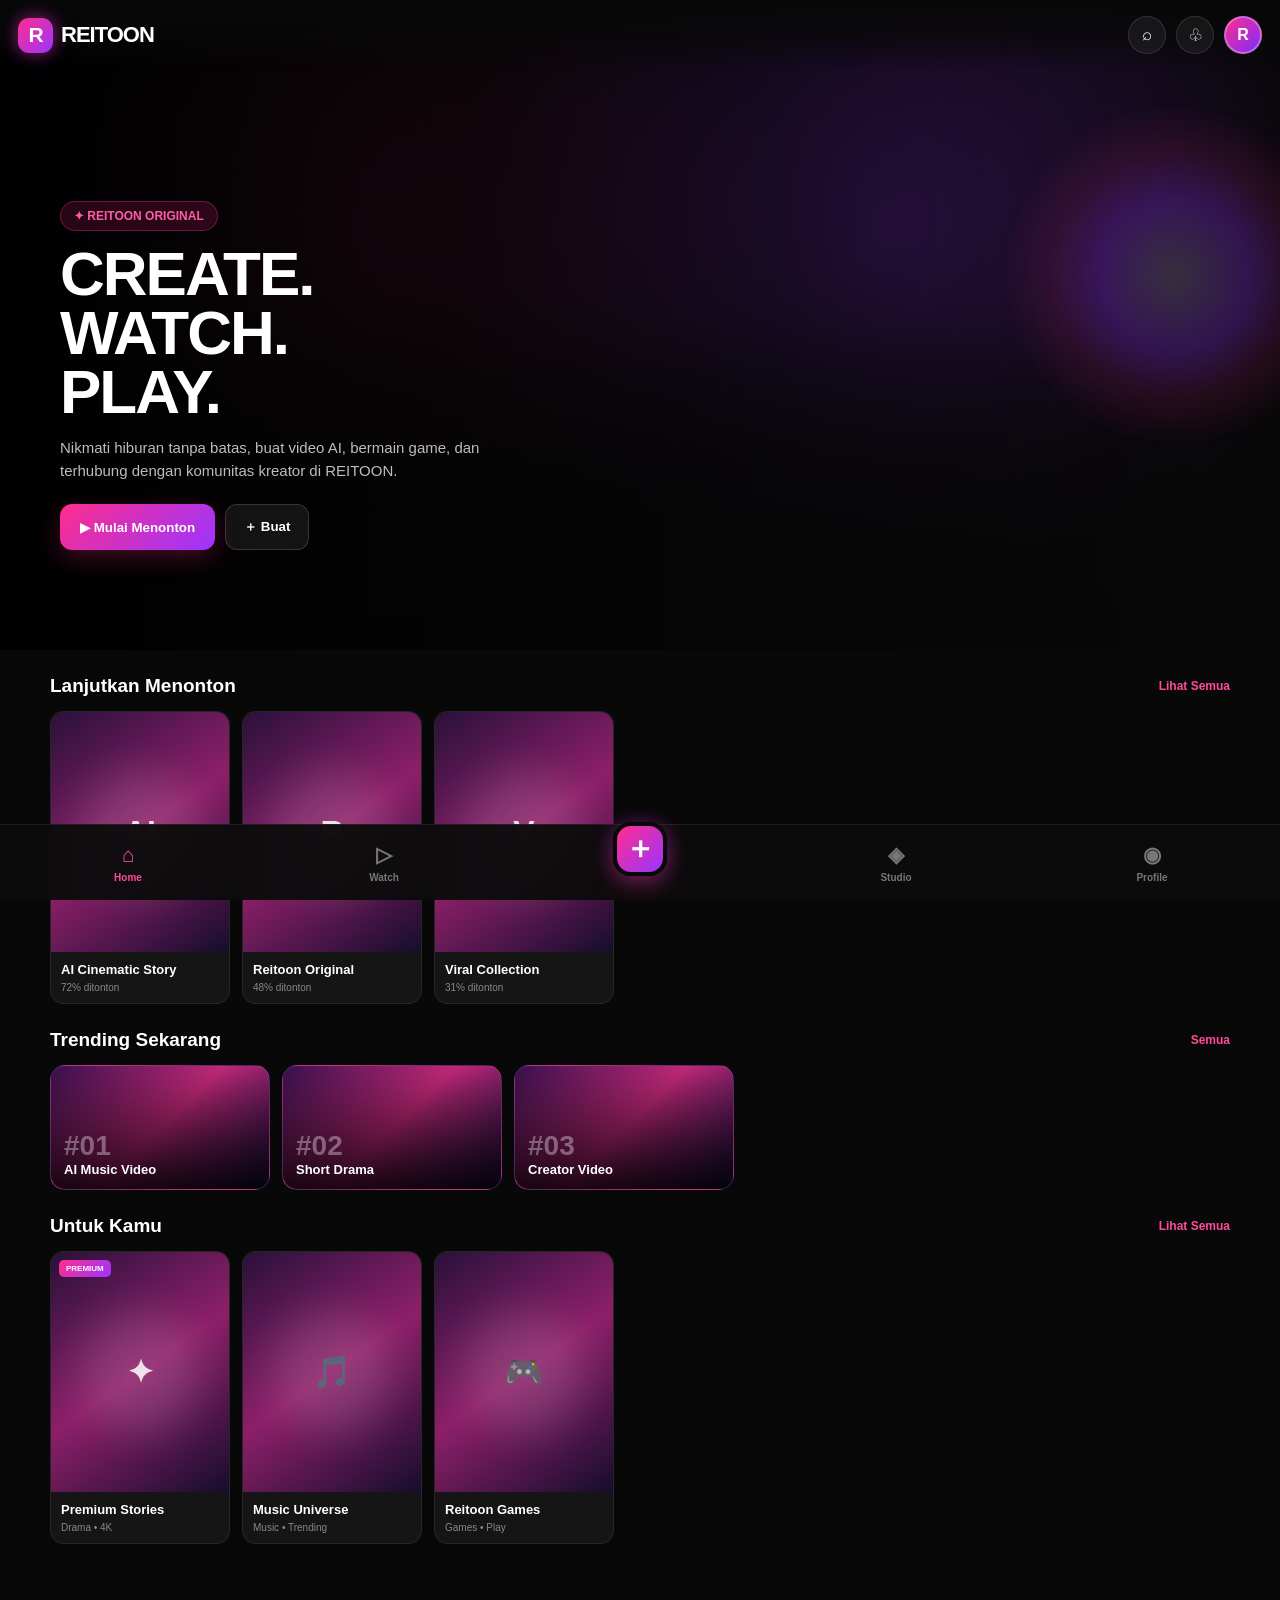
==== commit 7927d5d6: "index.html" ====
--- a/index.html
+++ b/index.html
@@ -1,807 +1,930 @@
 <!DOCTYPE html>
 <html lang="id">
 <head>
-<meta charset="UTF-8">
-<meta name="viewport" content="width=device-width, initial-scale=1.0">
-<title>REITOON</title>
-
-<style>
-*{box-sizing:border-box;margin:0;padding:0;font-family:Arial,sans-serif}
-body{background:#07110d;color:#fff;padding-bottom:80px}
-header{position:sticky;top:0;z-index:20;background:#0b1b11;border-bottom:1px solid #294b32;padding:15px}
-.header{max-width:700px;margin:auto;display:flex;justify-content:space-between;align-items:center}
-.logo{font-size:26px;font-weight:bold;color:#d9ff69}
-.logo span{color:#e9c85a}
-.avatar,.big-avatar{background:linear-gradient(135deg,#d9ff69,#e9c85a);color:#152318;font-weight:bold;border-radius:50%;display:flex;align-items:center;justify-content:center}
-.avatar{width:38px;height:38px}
-.big-avatar{width:90px;height:90px;font-size:35px;margin:auto}
-.container{max-width:700px;margin:auto;padding:16px}
-.page{display:none}.page.active{display:block}
-.hero{min-height:230px;border-radius:22px;padding:24px;display:flex;flex-direction:column;justify-content:end;background:linear-gradient(#183d29aa,#102218ee),url("https://images.unsplash.com/photo-1489599849927-2ee91cede3ba?auto=format&fit=crop&w=1200&q=80") center/cover}
-.hero h1{font-size:28px;margin-bottom:10px}.hero p{color:#c2d0c3;line-height:1.5}
-.btn,.action-btn{border:0;border-radius:12px;padding:13px 17px;background:linear-gradient(135deg,#d9ff69,#e9c85a);color:#152318;font-weight:bold;cursor:pointer;margin-top:15px}
-.section-title{margin:22px 0 12px;font-size:21px}
-.search-box{display:flex;gap:8px;margin-bottom:15px}
-.search-box input,.input{width:100%;background:#102218;border:1px solid #3b6042;border-radius:12px;padding:13px;color:#fff;outline:none}
-.search-box button{width:50px;border:0;border-radius:12px;background:#d9ff69;cursor:pointer}
-.categories{display:flex;gap:8px;overflow-x:auto;margin-bottom:15px}
-.category{white-space:nowrap;border:1px solid #3d6544;background:#122419;color:#b7c8b7;border-radius:20px;padding:9px 14px;cursor:pointer}
-.category.active{background:#d9ff69;color:#122217;font-weight:bold}
-.video-grid{display:grid;grid-template-columns:repeat(2,1fr);gap:12px}
-.video-card{background:#102218;border:1px solid #294a32;border-radius:16px;overflow:hidden;cursor:pointer}
-.video-card img{width:100%;height:130px;object-fit:cover}
-.video-info{padding:11px}.video-info h3{font-size:14px}.video-info p{font-size:11px;color:#91a491;margin-top:6px}
-.panel{background:#0d1d14;border:1px solid #2c5137;border-radius:20px;padding:18px;margin-top:16px}
-.video-player{background:#000;border-radius:16px;overflow:hidden;margin-top:15px}
-.video-player video{width:100%;display:block;max-height:400px}
-.player-title{font-size:21px;margin-top:16px}.player-meta{color:#9caf9c;font-size:13px;margin-top:7px}
-.player-actions{display:flex;gap:10px;margin-top:15px}.player-actions button{flex:1;padding:12px;border-radius:12px;border:1px solid #426448;background:#14271a;color:#fff;cursor:pointer}
-.liked{background:#d9ff69!important;color:#122217!important}
-.description{background:#102218;border:1px solid #294a32;border-radius:15px;padding:15px;margin-top:15px;color:#b8c9b8;font-size:13px;line-height:1.6}
-.balance-card{background:linear-gradient(135deg,#132e20,#1d3d29);border:1px solid #426d45;border-radius:20px;padding:18px}
-.balance-title{color:#a7bda8;font-size:13px}.balance{font-size:30px;font-weight:bold;color:#e9c85a;margin-top:5px}
-.point-box{margin-top:14px;padding-top:14px;border-top:1px solid #385b40;display:flex;justify-content:space-between}.point-value{color:#d9ff69;font-weight:bold}
-.ad-stat,.profile-item{display:flex;justify-content:space-between;background:#14271a;border-radius:12px;padding:13px;margin-top:10px}
-.ad-stat b{color:#d9ff69}
-.action-btn{width:100%;margin-top:12px}.action-btn:disabled{opacity:.5}
-.result{text-align:center;margin-top:14px;font-weight:bold}
-.game-menu{display:grid;grid-template-columns:repeat(2,1fr);gap:12px;margin-top:16px}
-.game-menu button{min-height:125px;border:1px solid #365b3e;border-radius:18px;color:#fff;cursor:pointer;font-weight:bold}
-.spin-btn{background:linear-gradient(135deg,#173c28,#6c5422)}.quiz-btn{background:linear-gradient(135deg,#192c4c,#253d65)}.billiard-btn{background:linear-gradient(135deg,#103c35,#154e43)}.duel-btn{background:linear-gradient(135deg,#3c1e35,#64294a)}
-.game-area{display:none}.game-area.active{display:block}
-.spin-wheel{width:220px;height:220px;margin:20px auto;border-radius:50%;border:10px solid #e9c85a;background:conic-gradient(#d9ff69 0 45deg,#1e5135 45deg 90deg,#e9c85a 90deg 135deg,#24643e 135deg 180deg,#d9ff69 180deg 225deg,#1e5135 225deg 270deg,#e9c85a 270deg 315deg,#24643e 315deg);transition:transform 3s cubic-bezier(.17,.67,.15,1)}
-.pointer{text-align:center;color:#e9c85a;font-size:30px}
-.answer{width:100%;background:#172b1d;border:1px solid #3c6545;color:#fff;padding:13px;border-radius:12px;margin-top:9px;text-align:left;cursor:pointer}
-.billiard-table{height:250px;background:#145342;border:15px solid #704c2a;border-radius:20px;position:relative;overflow:hidden;margin:15px 0}
-.ball{position:absolute;width:28px;height:28px;border-radius:50%;cursor:pointer}.red-ball{background:#d94e4e;top:65px;right:70px}.yellow-ball{background:#e7c94b;top:100px;right:110px}.blue-ball{background:#4d7ed9;top:135px;right:80px}
-.upload-preview{width:100%;max-height:220px;object-fit:cover;border-radius:12px;margin-top:10px;display:none}
-.creator-video{background:#14271a;border:1px solid #315438;border-radius:14px;padding:12px;margin-top:10px;display:flex;justify-content:space-between;align-items:center}
-.delete-btn{background:#a33b3b;color:#fff;border:0;border-radius:8px;padding:8px;cursor:pointer}
-.bottom-nav{position:fixed;bottom:0;left:0;right:0;height:68px;background:#0b1910;border-top:1px solid #2b4c32;display:flex;justify-content:space-around;align-items:center;z-index:30}
-.nav-item{color:#809782;font-size:10px;text-align:center;cursor:pointer}.nav-item.active{color:#d9ff69}.nav-icon{display:block;font-size:21px;margin-bottom:3px}
-@media(min-width:700px){.video-grid{grid-template-columns:repeat(3,1fr)}}
-</style>
+  <meta charset="UTF-8">
+  <meta name="viewport" content="width=device-width, initial-scale=1.0">
+  <title>REITOON — Premium Entertainment</title>
+
+  <style>
+    * {
+      margin: 0;
+      padding: 0;
+      box-sizing: border-box;
+      font-family: Arial, Helvetica, sans-serif;
+    }
+
+    body {
+      background: #080808;
+      color: #ffffff;
+      min-height: 100vh;
+      padding-bottom: 90px;
+    }
+
+    /* =========================
+       TOP HEADER
+    ========================== */
+
+    .top-header {
+      height: 70px;
+      padding: 0 18px;
+      display: flex;
+      align-items: center;
+      justify-content: space-between;
+      background: linear-gradient(
+        to bottom,
+        rgba(8,8,8,0.98),
+        rgba(8,8,8,0.75),
+        transparent
+      );
+      position: fixed;
+      top: 0;
+      left: 0;
+      right: 0;
+      z-index: 100;
+    }
+
+    .logo {
+      display: flex;
+      align-items: center;
+      gap: 8px;
+      font-size: 22px;
+      font-weight: 900;
+      letter-spacing: -1px;
+    }
+
+    .logo-icon {
+      width: 35px;
+      height: 35px;
+      border-radius: 11px;
+      background: linear-gradient(
+        135deg,
+        #ff2d8d,
+        #9b35ff
+      );
+      display: flex;
+      align-items: center;
+      justify-content: center;
+      font-weight: 900;
+      font-size: 21px;
+      box-shadow:
+        0 0 15px rgba(255,45,141,0.45),
+        0 0 25px rgba(155,53,255,0.25);
+    }
+
+    .header-actions {
+      display: flex;
+      gap: 10px;
+      align-items: center;
+    }
+
+    .header-btn {
+      width: 38px;
+      height: 38px;
+      border-radius: 50%;
+      border: 1px solid rgba(255,255,255,0.12);
+      background: rgba(255,255,255,0.06);
+      color: #fff;
+      display: flex;
+      align-items: center;
+      justify-content: center;
+      font-size: 17px;
+    }
+
+    .profile-mini {
+      width: 38px;
+      height: 38px;
+      border-radius: 50%;
+      background: linear-gradient(135deg,#ff2d8d,#7d2cff);
+      display: flex;
+      align-items: center;
+      justify-content: center;
+      font-weight: bold;
+      border: 2px solid rgba(255,255,255,0.3);
+    }
+
+    /* =========================
+       HERO SECTION
+    ========================== */
+
+    .hero {
+      height: 580px;
+      position: relative;
+      overflow: hidden;
+      background:
+        linear-gradient(
+          to bottom,
+          rgba(0,0,0,0.1) 20%,
+          rgba(8,8,8,0.2) 45%,
+          #080808 100%
+        ),
+        radial-gradient(
+          circle at 70% 35%,
+          rgba(155,53,255,0.35),
+          transparent 45%
+        ),
+        radial-gradient(
+          circle at 30% 35%,
+          rgba(255,45,141,0.2),
+          transparent 40%
+        );
+    }
+
+    .hero-bg {
+      position: absolute;
+      inset: 0;
+      background:
+        linear-gradient(
+          90deg,
+          rgba(0,0,0,0.95) 0%,
+          rgba(0,0,0,0.45) 50%,
+          rgba(0,0,0,0.1) 100%
+        ),
+        linear-gradient(
+          to top,
+          #080808 0%,
+          transparent 50%
+        );
+    }
+
+    .hero-visual {
+      position: absolute;
+      right: -70px;
+      top: 100px;
+      width: 350px;
+      height: 350px;
+      border-radius: 50%;
+      background:
+        radial-gradient(
+          circle,
+          rgba(255,255,255,0.15),
+          rgba(155,53,255,0.25) 30%,
+          rgba(255,45,141,0.1) 50%,
+          transparent 70%
+        );
+      filter: blur(2px);
+    }
+
+    .hero-content {
+      position: absolute;
+      left: 20px;
+      right: 20px;
+      bottom: 70px;
+      z-index: 2;
+    }
+
+    .hero-tag {
+      display: inline-block;
+      padding: 7px 13px;
+      border-radius: 20px;
+      background: rgba(255,45,141,0.15);
+      border: 1px solid rgba(255,45,141,0.35);
+      color: #ff5ca8;
+      font-size: 12px;
+      font-weight: bold;
+      margin-bottom: 14px;
+    }
+
+    .hero-title {
+      font-size: 42px;
+      line-height: 0.95;
+      font-weight: 900;
+      max-width: 300px;
+      letter-spacing: -2px;
+      margin-bottom: 15px;
+    }
+
+    .hero-description {
+      color: #bdbdbd;
+      font-size: 13px;
+      line-height: 1.5;
+      max-width: 290px;
+      margin-bottom: 22px;
+    }
+
+    .hero-buttons {
+      display: flex;
+      gap: 10px;
+    }
+
+    .btn-primary {
+      padding: 13px 20px;
+      border-radius: 12px;
+      border: none;
+      background: linear-gradient(
+        135deg,
+        #ff2d8d,
+        #9b35ff
+      );
+      color: white;
+      font-weight: bold;
+      box-shadow: 0 8px 25px rgba(255,45,141,0.25);
+    }
+
+    .btn-secondary {
+      padding: 13px 18px;
+      border-radius: 12px;
+      border: 1px solid rgba(255,255,255,0.15);
+      background: rgba(255,255,255,0.07);
+      color: white;
+      font-weight: bold;
+    }
+
+    /* =========================
+       SECTION
+    ========================== */
+
+    .section {
+      padding: 0 18px;
+      margin-top: 25px;
+    }
+
+    .section-header {
+      display: flex;
+      align-items: center;
+      justify-content: space-between;
+      margin-bottom: 14px;
+    }
+
+    .section-title {
+      font-size: 19px;
+      font-weight: 800;
+    }
+
+    .see-all {
+      color: #ff4b9d;
+      font-size: 12px;
+      font-weight: bold;
+    }
+
+    /* =========================
+       CONTENT CARDS
+    ========================== */
+
+    .content-row {
+      display: flex;
+      gap: 12px;
+      overflow-x: auto;
+      scrollbar-width: none;
+    }
+
+    .content-row::-webkit-scrollbar {
+      display: none;
+    }
+
+    .content-card {
+      min-width: 145px;
+      max-width: 145px;
+      border-radius: 14px;
+      overflow: hidden;
+      background: #151515;
+      border: 1px solid rgba(255,255,255,0.07);
+      position: relative;
+    }
+
+    .content-image {
+      height: 190px;
+      background:
+        linear-gradient(
+          145deg,
+          #29113b,
+          #8d1f69,
+          #160d2d
+        );
+      position: relative;
+      display: flex;
+      align-items: center;
+      justify-content: center;
+      overflow: hidden;
+    }
+
+    .content-image::before {
+      content: "";
+      position: absolute;
+      width: 120px;
+      height: 120px;
+      border-radius: 50%;
+      background: rgba(255,255,255,0.12);
+      filter: blur(20px);
+    }
+
+    .content-image span {
+      position: relative;
+      z-index: 2;
+      font-size: 32px;
+      font-weight: 900;
+      opacity: 0.85;
+    }
+
+    .content-info {
+      padding: 10px;
+    }
+
+    .content-name {
+      font-size: 13px;
+      font-weight: bold;
+      white-space: nowrap;
+      overflow: hidden;
+      text-overflow: ellipsis;
+    }
+
+    .content-meta {
+      margin-top: 5px;
+      color: #888;
+      font-size: 10px;
+    }
+
+    .premium-label {
+      position: absolute;
+      top: 8px;
+      left: 8px;
+      padding: 4px 7px;
+      border-radius: 5px;
+      background: linear-gradient(
+        135deg,
+        #ff2d8d,
+        #9b35ff
+      );
+      font-size: 8px;
+      font-weight: bold;
+      z-index: 5;
+    }
+
+    /* =========================
+       TRENDING
+    ========================== */
+
+    .trending-card {
+      min-width: 220px;
+      height: 125px;
+      border-radius: 15px;
+      position: relative;
+      overflow: hidden;
+      background:
+        linear-gradient(
+          135deg,
+          #39114e,
+          #c12879,
+          #23104a
+        );
+      border: 1px solid rgba(255,255,255,0.08);
+    }
+
+    .trending-overlay {
+      position: absolute;
+      inset: 0;
+      background:
+        linear-gradient(
+          to top,
+          rgba(0,0,0,0.85),
+          transparent
+        );
+    }
+
+    .trending-content {
+      position: absolute;
+      left: 13px;
+      bottom: 12px;
+      z-index: 2;
+    }
+
+    .trending-number {
+      font-size: 28px;
+      font-weight: 900;
+      color: rgba(255,255,255,0.35);
+    }
+
+    .trending-name {
+      font-size: 13px;
+      font-weight: bold;
+    }
+
+    /* =========================
+       BOTTOM NAVIGATION
+    ========================== */
+
+    .bottom-nav {
+      position: fixed;
+      bottom: 0;
+      left: 0;
+      right: 0;
+      height: 76px;
+      background: rgba(12,12,12,0.96);
+      backdrop-filter: blur(20px);
+      border-top: 1px solid rgba(255,255,255,0.08);
+      display: flex;
+      align-items: center;
+      justify-content: space-around;
+      z-index: 200;
+    }
+
+    .nav-item {
+      width: 20%;
+      height: 100%;
+      display: flex;
+      flex-direction: column;
+      align-items: center;
+      justify-content: center;
+      gap: 5px;
+      color: #777;
+      font-size: 10px;
+      font-weight: bold;
+    }
+
+    .nav-icon {
+      font-size: 21px;
+    }
+
+    .nav-item.active {
+      color: #ff4b9d;
+    }
+
+    .create-button {
+      width: 54px;
+      height: 54px;
+      margin-top: -28px;
+      border-radius: 18px;
+      background: linear-gradient(
+        135deg,
+        #ff2d8d,
+        #9b35ff
+      );
+      display: flex;
+      align-items: center;
+      justify-content: center;
+      color: white;
+      font-size: 30px;
+      box-shadow:
+        0 8px 25px rgba(255,45,141,0.35),
+        0 0 20px rgba(155,53,255,0.25);
+      border: 4px solid #080808;
+    }
+
+    /* =========================
+       RESPONSIVE
+    ========================== */
+
+    @media (min-width: 768px) {
+
+      .hero {
+        height: 650px;
+      }
+
+      .hero-content {
+        left: 60px;
+        bottom: 100px;
+      }
+
+      .hero-title {
+        font-size: 62px;
+        max-width: 500px;
+      }
+
+      .hero-description {
+        font-size: 15px;
+        max-width: 450px;
+      }
+
+      .section {
+        padding: 0 50px;
+      }
+
+      .content-card {
+        min-width: 180px;
+        max-width: 180px;
+      }
+
+      .content-image {
+        height: 240px;
+      }
+    }
+  </style>
 </head>
 
 <body>
 
-<header>
-<div class="header">
-<div class="logo">REI<span>TOON</span></div>
-<div class="avatar">R</div>
-</div>
-</header>
-
-<main class="container">
-
-<!-- HOME -->
-<section id="homePage" class="page active">
-<div class="hero">
-<h1>Selamat Datang di Reitoon 🎬</h1>
-<p>Nikmati drama, video pendek, dan konten creator Reitoon.</p>
-<button class="btn" onclick="showPage('watchPage')">▶ Mulai Menonton</button>
-</div>
-
-<h2 class="section-title">🔥 Trending Reitoon</h2>
-<div id="homeVideos" class="video-grid"></div>
-</section>
-
-<!-- WATCH -->
-<section id="watchPage" class="page">
-<h1 class="section-title">▶️ Watch</h1>
-
-<div class="search-box">
-<input id="searchInput" placeholder="Cari drama atau video..." oninput="renderVideos()">
-<button onclick="renderVideos()">🔍</button>
-</div>
-
-<div class="categories">
-<button class="category active" onclick="filterCategory('Semua',this)">Semua</button>
-<button class="category" onclick="filterCategory('Drama',this)">Drama</button>
-<button class="category" onclick="filterCategory('Action',this)">Action</button>
-<button class="category" onclick="filterCategory('Romance',this)">Romance</button>
-<button class="category" onclick="filterCategory('Comedy',this)">Comedy</button>
-</div>
-
-<div id="continueSection" style="display:none">
-<h2 class="section-title">▶ Lanjutkan Menonton</h2>
-<div id="continueList" class="video-grid"></div>
-</div>
-
-<h2 class="section-title">🎬 Semua Video</h2>
-<div id="videoGrid" class="video-grid"></div>
-</section>
-
-<!-- PLAYER -->
-<section id="playerPage" class="page">
-<button class="btn" onclick="backToWatch()">← Kembali</button>
-<div class="video-player"><video id="mainVideo" controls playsinline></video></div>
-<h1 id="playerTitle" class="player-title"></h1>
-<p id="playerMeta" class="player-meta"></p>
-
-<div class="player-actions">
-<button id="likeButton" onclick="toggleLike()">🤍 Like</button>
-<button onclick="shareVideo()">🔗 Bagikan</button>
-</div>
-
-<div id="playerDescription" class="description"></div>
-<h2 class="section-title">🎬 Video Lainnya</h2>
-<div id="recommendedVideos" class="video-grid"></div>
-</section>
-
-<!-- STUDIO -->
-<section id="studioPage" class="page">
-<h1 class="section-title">🎥 Studio Creator</h1>
-
-<div class="panel">
-<h2>⬆️ Upload Video</h2>
-
-<input class="input" id="videoTitle" placeholder="Judul video" style="margin-top:12px">
-
-<select class="input" id="videoCategory" style="margin-top:10px">
-<option>Drama</option>
-<option>Action</option>
-<option>Romance</option>
-<option>Comedy</option>
-</select>
-
-<textarea class="input" id="videoDescription" placeholder="Deskripsi video" rows="4" style="margin-top:10px"></textarea>
-
-<label class="btn" style="display:block;text-align:center">
-🖼️ Pilih Thumbnail
-<input type="file" id="thumbnailInput" accept="image/*" hidden>
-</label>
-
-<img id="thumbnailPreview" class="upload-preview">
-
-<label class="btn" style="display:block;text-align:center">
-🎬 Pilih Video
-<input type="file" id="videoInput" accept="video/*" hidden>
-</label>
-
-<p id="selectedVideo" style="color:#9caf9c;margin-top:10px"></p>
-
-<button class="action-btn" onclick="uploadVideo()">⬆️ TERBITKAN VIDEO</button>
-<div id="uploadResult" class="result"></div>
-</div>
-
-<h2 class="section-title">📚 Video Saya</h2>
-<div id="creatorVideos"></div>
-</section>
-
-<!-- GAMES -->
-<section id="gamesPage" class="page">
-<h1 class="section-title">🎮 Reitoon Games</h1>
-
-<div class="balance-card">
-<div class="balance-title">CREDIT TERSEDIA</div>
-<div class="balance"><span id="credit">0</span> <small>Credit</small></div>
-<div class="point-box"><span>🏆 Total Point</span><span class="point-value" id="points">0</span></div>
-</div>
-
-<div class="panel">
-<h2>📺 Reward Ads</h2>
-<p style="color:#aebfaf;margin-top:8px">Maksimal 30 video iklan per hari.</p>
-
-<div class="ad-stat"><span>📺 Iklan Hari Ini</span><b><span id="adsWatched">0</span> / 30</b></div>
-<div class="ad-stat"><span>💎 Reward Hari Ini</span><b><span id="adsReward">0</span> Credit</b></div>
-
-<button id="watchAdButton" class="action-btn" onclick="watchRewardAd()">📺 TONTON IKLAN +1 CREDIT</button>
-<div id="adResult" class="result"></div>
-</div>
-
-<div class="game-menu">
-<button class="spin-btn" onclick="openGame('spinGame')">🎡<br><br>Spin Reward</button>
-<button class="quiz-btn" onclick="openGame('quizGame')">🧠<br><br>Quiz Challenge</button>
-<button class="billiard-btn" onclick="openGame('billiardGame')">🎱<br><br>Mini Billiard</button>
-<button class="duel-btn" onclick="startDuel()">⚔️<br><br>Skill Duel</button>
-</div>
-
-<div id="spinGame" class="game-area panel">
-<h2>🎡 Spin Reward</h2>
-<p style="color:#aebfaf">Biaya bermain: <b style="color:#e9c85a">50 Credit</b></p>
-<div class="pointer">▼</div>
-<div class="spin-wheel" id="wheel"></div>
-<button class="action-btn" onclick="spinWheel()">SPIN SEKARANG — 50 CREDIT</button>
-<div id="spinResult" class="result"></div>
-</div>
-
-<div id="quizGame" class="game-area panel">
-<h2>🧠 Quiz Challenge</h2>
-<div id="question" style="font-size:18px;line-height:1.5;margin:18px 0"></div>
-<div id="answers"></div>
-<div id="quizResult" class="result"></div>
-</div>
-
-<div id="billiardGame" class="game-area panel">
-<h2>🎱 Mini Billiard</h2>
-<p style="color:#aebfaf">Klik bola untuk mendapatkan Point.</p>
-<div class="billiard-table">
-<div class="ball red-ball" onclick="hitBall(this,30)"></div>
-<div class="ball yellow-ball" onclick="hitBall(this,50)"></div>
-<div class="ball blue-ball" onclick="hitBall(this,20)"></div>
-</div>
-<div id="billiardResult" class="result"></div>
-<button class="action-btn" onclick="resetBilliard()">🔄 Reset</button>
-</div>
-</section>
-
-<!-- PROFILE -->
-<section id="profilePage" class="page">
-<div class="panel" style="text-align:center">
-<div class="big-avatar">R</div>
-<h2 style="margin-top:15px">Reitoon User</h2>
-<p style="color:#9daf9d;margin-top:8px">Creator Reitoon</p>
-
-<div class="profile-item"><span>💎 Credit</span><b id="profileCredit">0</b></div>
-<div class="profile-item"><span>🏆 Point</span><b id="profilePoints">0</b></div>
-<div class="profile-item"><span>🎥 Video Saya</span><b id="profileVideos">0</b></div>
-</div>
-</section>
-
-</main>
-
-<nav class="bottom-nav">
-<div class="nav-item active" onclick="showPage('homePage',this)"><span class="nav-icon">🏠</span>Home</div>
-<div class="nav-item" onclick="showPage('watchPage',this)"><span class="nav-icon">▶️</span>Watch</div>
-<div class="nav-item" onclick="showPage('studioPage',this)"><span class="nav-icon">🎥</span>Studio</div>
-<div class="nav-item" onclick="showPage('gamesPage',this)"><span class="nav-icon">🎮</span>Games</div>
-<div class="nav-item" onclick="showPage('profilePage',this)"><span class="nav-icon">👤</span>Profile</div>
-</nav>
-
-<script>
-
-/* ================= DATA VIDEO ================= */
-
-const defaultVideos=[
-{
-id:1,
-title:"The Last Moon",
-category:"Drama",
-duration:"24 menit",
-description:"Sebuah kisah tentang perjalanan, rahasia, dan pilihan sulit.",
-thumbnail:"https://images.unsplash.com/photo-1517604931442-7e0c8ed2963c?auto=format&fit=crop&w=900&q=80",
-video:"https://storage.googleapis.com/gtv-videos-bucket/sample/ForBiggerBlazes.mp4"
-},
-{
-id:2,
-title:"City of Dreams",
-category:"Romance",
-duration:"18 menit",
-description:"Dua orang bertemu di kota besar dan menemukan arti mimpi.",
-thumbnail:"https://images.unsplash.com/photo-1485846234645-a62644f84728?auto=format&fit=crop&w=900&q=80",
-video:"https://storage.googleapis.com/gtv-videos-bucket/sample/ForBiggerEscapes.mp4"
-},
-{
-id:3,
-title:"Shadow Warrior",
-category:"Action",
-duration:"21 menit",
-description:"Seorang pejuang menghadapi musuh misterius dari masa lalu.",
-thumbnail:"https://images.unsplash.com/photo-1536440136628-849c177e76a1?auto=format&fit=crop&w=900&q=80",
-video:"https://storage.googleapis.com/gtv-videos-bucket/sample/ForBiggerFun.mp4"
-},
-{
-id:4,
-title:"Funny Life",
-category:"Comedy",
-duration:"15 menit",
-description:"Cerita ringan dan lucu tentang kehidupan sehari-hari.",
-thumbnail:"https://images.unsplash.com/photo-1489599849927-2ee91cede3ba?auto=format&fit=crop&w=900&q=80",
-video:"https://storage.googleapis.com/gtv-videos-bucket/sample/ForBiggerJoyrides.mp4"
-}
-];
-
-let uploadedVideos=JSON.parse(localStorage.getItem("reitoonUploadedVideos"))||[];
-let videos=[...defaultVideos,...uploadedVideos];
-
-let currentCategory="Semua";
-let currentVideo=null;
-
-let likedVideos=JSON.parse(localStorage.getItem("reitoonLikedVideos"))||[];
-let watchProgress=JSON.parse(localStorage.getItem("reitoonWatchProgress"))||{};
-
-/* ================= NAVIGATION ================= */
-
-function showPage(id,element){
-
-document.querySelectorAll(".page").forEach(p=>p.classList.remove("active"));
-document.getElementById(id).classList.add("active");
-
-document.querySelectorAll(".nav-item").forEach(n=>n.classList.remove("active"));
-if(element)element.classList.add("active");
-
-if(id==="watchPage")renderVideos();
-if(id==="studioPage")renderCreatorVideos();
-if(id==="homePage")renderHome();
-
-window.scrollTo(0,0);
-}
-
-/* ================= VIDEO CARD ================= */
-
-function createVideoCard(video){
-
-return `
-<div class="video-card" onclick="openVideo(${video.id})">
-<img src="${video.thumbnail}">
-<div class="video-info">
-<h3>${video.title}</h3>
-<p>${video.category} • ${video.duration||"Video"}</p>
-</div>
-</div>`;
-}
-
-function renderHome(){
-
-let home=document.getElementById("homeVideos");
-home.innerHTML="";
-videos.slice(0,4).forEach(v=>home.innerHTML+=createVideoCard(v));
-}
-
-function renderVideos(){
-
-let search=document.getElementById("searchInput").value.toLowerCase();
-
-let filtered=videos.filter(v=>
-(currentCategory==="Semua"||v.category===currentCategory)&&
-v.title.toLowerCase().includes(search)
-);
-
-document.getElementById("videoGrid").innerHTML=
-filtered.map(createVideoCard).join("");
-
-renderContinue();
-}
-
-function filterCategory(category,element){
-
-currentCategory=category;
-
-document.querySelectorAll(".category").forEach(c=>c.classList.remove("active"));
-element.classList.add("active");
-
-renderVideos();
-}
-
-/* ================= PLAYER ================= */
-
-function openVideo(id){
-
-currentVideo=videos.find(v=>v.id===id);
-if(!currentVideo)return;
-
-showPage("playerPage");
-
-let player=document.getElementById("mainVideo");
-
-player.src=currentVideo.video;
-
-document.getElementById("playerTitle").innerText=currentVideo.title;
-document.getElementById("playerMeta").innerText=currentVideo.category+" • "+(currentVideo.duration||"Video");
-document.getElementById("playerDescription").innerText=currentVideo.description;
-
-updateLikeButton();
-renderRecommendations();
-
-player.currentTime=watchProgress[id]||0;
-
-player.ontimeupdate=()=>{
-watchProgress[id]=player.currentTime;
-localStorage.setItem("reitoonWatchProgress",JSON.stringify(watchProgress));
-};
-}
-
-function backToWatch(){
-showPage("watchPage");
-renderVideos();
-}
-
-function toggleLike(){
-
-let index=likedVideos.indexOf(currentVideo.id);
-
-if(index===-1)likedVideos.push(currentVideo.id);
-else likedVideos.splice(index,1);
-
-localStorage.setItem("reitoonLikedVideos",JSON.stringify(likedVideos));
-updateLikeButton();
-}
-
-function updateLikeButton(){
-
-let b=document.getElementById("likeButton");
-
-if(likedVideos.includes(currentVideo.id)){
-b.innerText="❤️ Disukai";
-b.classList.add("liked");
-}else{
-b.innerText="🤍 Like";
-b.classList.remove("liked");
-}
-}
-
-function shareVideo(){
-
-if(navigator.share){
-navigator.share({title:currentVideo.title,text:"Tonton di Reitoon!"});
-}else{
-alert("Video siap dibagikan.");
-}
-}
-
-function renderRecommendations(){
-
-document.getElementById("recommendedVideos").innerHTML=
-videos.filter(v=>v.id!==currentVideo.id).slice(0,4).map(createVideoCard).join("");
-}
-
-function renderContinue(){
-
-let watched=videos.filter(v=>watchProgress[v.id]>5);
-
-let section=document.getElementById("continueSection");
-
-if(!watched.length){
-section.style.display="none";
-return;
-}
-
-section.style.display="block";
-document.getElementById("continueList").innerHTML=
-watched.map(createVideoCard).join("");
-}
-
-/* ================= STUDIO ================= */
-
-let selectedVideoFile=null;
-let selectedThumbnailFile=null;
-
-document.getElementById("thumbnailInput").addEventListener("change",function(){
-
-selectedThumbnailFile=this.files[0];
-
-if(selectedThumbnailFile){
-
-let reader=new FileReader();
-
-reader.onload=e=>{
-let img=document.getElementById("thumbnailPreview");
-img.src=e.target.result;
-img.style.display="block";
-};
-
-reader.readAsDataURL(selectedThumbnailFile);
-}
-});
-
-document.getElementById("videoInput").addEventListener("change",function(){
-
-selectedVideoFile=this.files[0];
-
-if(selectedVideoFile){
-document.getElementById("selectedVideo").innerText=
-"🎬 "+selectedVideoFile.name;
-}
-});
-
-function uploadVideo(){
-
-let title=document.getElementById("videoTitle").value.trim();
-let category=document.getElementById("videoCategory").value;
-let description=document.getElementById("videoDescription").value.trim();
-
-if(!title||!selectedVideoFile){
-document.getElementById("uploadResult").innerText=
-"❌ Isi judul dan pilih video terlebih dahulu.";
-return;
-}
-
-let videoURL=URL.createObjectURL(selectedVideoFile);
-
-let thumbnailURL=
-selectedThumbnailFile?
-URL.createObjectURL(selectedThumbnailFile):
-"https://images.unsplash.com/photo-1489599849927-2ee91cede3ba?auto=format&fit=crop&w=900&q=80";
-
-let newVideo={
-id:Date.now(),
-title:title,
-category:category,
-description:description||"Video creator Reitoon.",
-duration:"Video Creator",
-thumbnail:thumbnailURL,
-video:videoURL,
-creator:true
-};
-
-uploadedVideos.push(newVideo);
-
-localStorage.setItem(
-"reitoonUploadedVideos",
-JSON.stringify(uploadedVideos)
-);
-
-videos=[...defaultVideos,...uploadedVideos];
-
-document.getElementById("uploadResult").innerText=
-"✅ Video berhasil diterbitkan di Reitoon.";
-
-document.getElementById("videoTitle").value="";
-document.getElementById("videoDescription").value="";
-document.getElementById("selectedVideo").innerText="";
-document.getElementById("thumbnailPreview").style.display="none";
-
-selectedVideoFile=null;
-selectedThumbnailFile=null;
-
-renderCreatorVideos();
-renderHome();
-}
-
-function renderCreatorVideos(){
-
-let box=document.getElementById("creatorVideos");
-
-if(!uploadedVideos.length){
-box.innerHTML="<p style='color:#9daf9d'>Belum ada video yang kamu upload.</p>";
-document.getElementById("profileVideos").innerText="0";
-return;
-}
-
-box.innerHTML="";
-
-uploadedVideos.forEach(video=>{
-
-box.innerHTML+=`
-<div class="creator-video">
-<div>
-<b>${video.title}</b>
-<br>
-<small style="color:#9daf9d">${video.category}</small>
-</div>
-<button class="delete-btn" onclick="deleteVideo(${video.id})">Hapus</button>
-</div>`;
-});
-
-document.getElementById("profileVideos").innerText=uploadedVideos.length;
-}
-
-function deleteVideo(id){
-
-uploadedVideos=uploadedVideos.filter(v=>v.id!==id);
-
-localStorage.setItem(
-"reitoonUploadedVideos",
-JSON.stringify(uploadedVideos)
-);
-
-videos=[...defaultVideos,...uploadedVideos];
-
-renderCreatorVideos();
-renderHome();
-renderVideos();
-}
-
-/* ================= CREDIT ================= */
-
-let credit=Number(localStorage.getItem("reitoonCredit"))||0;
-let points=Number(localStorage.getItem("reitoonPoints"))||0;
-
-function updateBalance(){
-
-document.getElementById("credit").innerText=credit.toLocaleString("id-ID");
-document.getElementById("points").innerText=points.toLocaleString("id-ID");
-
-document.getElementById("profileCredit").innerText=credit.toLocaleString("id-ID");
-document.getElementById("profilePoints").innerText=points.toLocaleString("id-ID");
-
-localStorage.setItem("reitoonCredit",credit);
-localStorage.setItem("reitoonPoints",points);
-}
-
-/* ================= REWARD ADS ================= */
-
-let adsWatched=Number(localStorage.getItem("reitoonAdsWatched"))||0;
-let adsReward=Number(localStorage.getItem("reitoonAdsReward"))||0;
-let adsDate=localStorage.getItem("reitoonAdsDate");
-
-let today=new Date().toISOString().split("T")[0];
-
-if(adsDate!==today){
-
-adsWatched=0;
-adsReward=0;
-
-localStorage.setItem("reitoonAdsWatched",0);
-localStorage.setItem("reitoonAdsReward",0);
-localStorage.setItem("reitoonAdsDate",today);
-}
-
-function updateAdsDisplay(){
-
-document.getElementById("adsWatched").innerText=adsWatched;
-document.getElementById("adsReward").innerText=adsReward;
-
-let b=document.getElementById("watchAdButton");
-
-if(adsWatched>=30){
-b.disabled=true;
-b.innerText="✅ BATAS HARIAN TERCAPAI";
-}
-}
-
-function watchRewardAd(){
-
-if(adsWatched>=30){
-document.getElementById("adResult").innerText=
-"❌ Batas 30 iklan hari ini tercapai.";
-return;
-}
-
-let b=document.getElementById("watchAdButton");
-
-b.disabled=true;
-b.innerText="⏳ MENAYANGKAN IKLAN...";
-
-setTimeout(()=>{
-
-adsWatched++;
-adsReward++;
-credit++;
-
-localStorage.setItem("reitoonAdsWatched",adsWatched);
-localStorage.setItem("reitoonAdsReward",adsReward);
-
-updateBalance();
-updateAdsDisplay();
-
-document.getElementById("adResult").innerText="🎉 +1 Credit";
-
-if(adsWatched<30){
-b.disabled=false;
-b.innerText="📺 TONTON IKLAN +1 CREDIT";
-}
-
-},3000);
-}
-
-/* ================= GAMES ================= */
-
-function openGame(id){
-
-document.querySelectorAll(".game-area").forEach(g=>g.classList.remove("active"));
-document.getElementById(id).classList.add("active");
-
-if(id==="quizGame")loadQuiz();
-}
-
-function spinWheel(){
-
-if(credit<50){
-document.getElementById("spinResult").innerText="❌ Credit tidak cukup.";
-return;
-}
-
-credit-=50;
-updateBalance();
-
-document.getElementById("wheel").style.transform=
-`rotate(${1440+Math.random()*360}deg)`;
-
-setTimeout(()=>{
-
-let rewards=[10,20,30,50,75,100];
-let reward=rewards[Math.floor(Math.random()*rewards.length)];
-
-points+=reward;
-updateBalance();
-
-document.getElementById("spinResult").innerText=
-`🎉 +${reward} Point`;
-
-},3000);
-}
-
-/* ================= QUIZ ================= */
-
-const quizData=[
-{
-question:"Apa fungsi Credit di Reitoon?",
-answers:["Digunakan untuk bermain","Password","Tidak ada"],
-correct:0
-},
-{
-question:"Apa reward dari permainan?",
-answers:["Point","Data pribadi","Password"],
-correct:0
-}
-];
-
-let currentQuiz=0;
-
-function loadQuiz(){
-
-let q=quizData[currentQuiz];
-
-document.getElementById("question").innerText=q.question;
-
-let box=document.getElementById("answers");
-box.innerHTML="";
-
-q.answers.forEach((answer,index)=>{
-
-let b=document.createElement("button");
-
-b.className="answer";
-b.innerText=answer;
-b.onclick=()=>answerQuiz(index);
-
-box.appendChild(b);
-});
-}
-
-function answerQuiz(index){
-
-let q=quizData[currentQuiz];
-
-if(index===q.correct){
-
-points+=25;
-updateBalance();
-
-document.getElementById("quizResult").innerText="✅ Benar! +25 Point";
-
-}else{
-document.getElementById("quizResult").innerText="❌ Salah.";
-}
-
-setTimeout(()=>{
-
-currentQuiz++;
-
-if(currentQuiz>=quizData.length)currentQuiz=0;
-
-loadQuiz();
-
-},1200);
-}
-
-/* ================= BILLIARD ================= */
-
-function hitBall(ball,reward){
-
-ball.style.display="none";
-points+=reward;
-updateBalance();
-
-document.getElementById("billiardResult").innerText=
-`🎉 +${reward} Point`;
-}
-
-function resetBilliard(){
-
-document.querySelectorAll(".ball").forEach(b=>b.style.display="block");
-document.getElementById("billiardResult").innerText="";
-}
-
-function startDuel(){
-
-points+=25;
-updateBalance();
-
-alert("🏆 Skill Duel demo selesai! +25 Point");
-}
-
-/* ================= START ================= */
-
-updateBalance();
-updateAdsDisplay();
-renderHome();
-renderVideos();
-renderCreatorVideos();
-
-</script>
+  <!-- =========================
+       TOP HEADER
+  ========================== -->
+
+  <header class="top-header">
+
+    <div class="logo">
+      <div class="logo-icon">R</div>
+      <span>REITOON</span>
+    </div>
+
+    <div class="header-actions">
+      <div class="header-btn">⌕</div>
+      <div class="header-btn">♧</div>
+      <div class="profile-mini">R</div>
+    </div>
+
+  </header>
+
+
+  <!-- =========================
+       HERO
+  ========================== -->
+
+  <section class="hero">
+
+    <div class="hero-bg"></div>
+
+    <div class="hero-visual"></div>
+
+    <div class="hero-content">
+
+      <div class="hero-tag">
+        ✦ REITOON ORIGINAL
+      </div>
+
+      <h1 class="hero-title">
+        CREATE.<br>
+        WATCH.<br>
+        PLAY.
+      </h1>
+
+      <p class="hero-description">
+        Nikmati hiburan tanpa batas, buat video AI,
+        bermain game, dan terhubung dengan komunitas
+        kreator di REITOON.
+      </p>
+
+      <div class="hero-buttons">
+
+        <button class="btn-primary"
+          onclick="openWatch()">
+          ▶ Mulai Menonton
+        </button>
+
+        <button class="btn-secondary"
+          onclick="openCreate()">
+          ＋ Buat
+        </button>
+
+      </div>
+
+    </div>
+
+  </section>
+
+
+  <!-- =========================
+       CONTINUE WATCHING
+  ========================== -->
+
+  <section class="section">
+
+    <div class="section-header">
+
+      <h2 class="section-title">
+        Lanjutkan Menonton
+      </h2>
+
+      <span class="see-all">
+        Lihat Semua
+      </span>
+
+    </div>
+
+    <div class="content-row">
+
+      <div class="content-card">
+
+        <div class="content-image">
+          <span>AI</span>
+        </div>
+
+        <div class="content-info">
+          <div class="content-name">
+            AI Cinematic Story
+          </div>
+
+          <div class="content-meta">
+            72% ditonton
+          </div>
+        </div>
+
+      </div>
+
+
+      <div class="content-card">
+
+        <div class="content-image">
+          <span>R</span>
+        </div>
+
+        <div class="content-info">
+          <div class="content-name">
+            Reitoon Original
+          </div>
+
+          <div class="content-meta">
+            48% ditonton
+          </div>
+        </div>
+
+      </div>
+
+
+      <div class="content-card">
+
+        <div class="content-image">
+          <span>V</span>
+        </div>
+
+        <div class="content-info">
+          <div class="content-name">
+            Viral Collection
+          </div>
+
+          <div class="content-meta">
+            31% ditonton
+          </div>
+        </div>
+
+      </div>
+
+    </div>
+
+  </section>
+
+
+  <!-- =========================
+       TRENDING
+  ========================== -->
+
+  <section class="section">
+
+    <div class="section-header">
+
+      <h2 class="section-title">
+        Trending Sekarang
+      </h2>
+
+      <span class="see-all">
+        Semua
+      </span>
+
+    </div>
+
+    <div class="content-row">
+
+      <div class="trending-card">
+
+        <div class="trending-overlay"></div>
+
+        <div class="trending-content">
+
+          <div class="trending-number">
+            #01
+          </div>
+
+          <div class="trending-name">
+            AI Music Video
+          </div>
+
+        </div>
+
+      </div>
+
+
+      <div class="trending-card">
+
+        <div class="trending-overlay"></div>
+
+        <div class="trending-content">
+
+          <div class="trending-number">
+            #02
+          </div>
+
+          <div class="trending-name">
+            Short Drama
+          </div>
+
+        </div>
+
+      </div>
+
+
+      <div class="trending-card">
+
+        <div class="trending-overlay"></div>
+
+        <div class="trending-content">
+
+          <div class="trending-number">
+            #03
+          </div>
+
+          <div class="trending-name">
+            Creator Video
+          </div>
+
+        </div>
+
+      </div>
+
+    </div>
+
+  </section>
+
+
+  <!-- =========================
+       RECOMMENDED
+  ========================== -->
+
+  <section class="section">
+
+    <div class="section-header">
+
+      <h2 class="section-title">
+        Untuk Kamu
+      </h2>
+
+      <span class="see-all">
+        Lihat Semua
+      </span>
+
+    </div>
+
+    <div class="content-row">
+
+      <div class="content-card">
+
+        <div class="premium-label">
+          PREMIUM
+        </div>
+
+        <div class="content-image">
+          <span>✦</span>
+        </div>
+
+        <div class="content-info">
+
+          <div class="content-name">
+            Premium Stories
+          </div>
+
+          <div class="content-meta">
+            Drama • 4K
+          </div>
+
+        </div>
+
+      </div>
+
+
+      <div class="content-card">
+
+        <div class="content-image">
+          <span>🎵</span>
+        </div>
+
+        <div class="content-info">
+
+          <div class="content-name">
+            Music Universe
+          </div>
+
+          <div class="content-meta">
+            Music • Trending
+          </div>
+
+        </div>
+
+      </div>
+
+
+      <div class="content-card">
+
+        <div class="content-image">
+          <span>🎮</span>
+        </div>
+
+        <div class="content-info">
+
+          <div class="content-name">
+            Reitoon Games
+          </div>
+
+          <div class="content-meta">
+            Games • Play
+          </div>
+
+        </div>
+
+      </div>
+
+    </div>
+
+  </section>
+
+
+  <!-- =========================
+       BOTTOM NAVIGATION
+  ========================== -->
+
+  <nav class="bottom-nav">
+
+    <div class="nav-item active"
+      onclick="goHome()">
+
+      <div class="nav-icon">
+        ⌂
+      </div>
+
+      <span>
+        Home
+      </span>
+
+    </div>
+
+
+    <div class="nav-item"
+      onclick="openWatch()">
+
+      <div class="nav-icon">
+        ▷
+      </div>
+
+      <span>
+        Watch
+      </span>
+
+    </div>
+
+
+    <div class="nav-item">
+
+      <div class="create-button"
+        onclick="openCreate()">
+
+        ＋
+
+      </div>
+
+    </div>
+
+
+    <div class="nav-item"
+      onclick="openStudio()">
+
+      <div class="nav-icon">
+        ◈
+      </div>
+
+      <span>
+        Studio
+      </span>
+
+    </div>
+
+
+    <div class="nav-item"
+      onclick="openProfile()">
+
+      <div class="nav-icon">
+        ◉
+      </div>
+
+      <span>
+        Profile
+      </span>
+
+    </div>
+
+  </nav>
+
+
+  <!-- =========================
+       JAVASCRIPT NAVIGATION
+  ========================== -->
+
+  <script>
+
+    function goHome() {
+      window.location.href = "index.html";
+    }
+
+    function openWatch() {
+      window.location.href = "watch.html";
+    }
+
+    function openCreate() {
+      window.location.href = "create.html";
+    }
+
+    function openStudio() {
+      window.location.href = "studio.html";
+    }
+
+    function openProfile() {
+      window.location.href = "profile.html";
+    }
+
+  </script>
 
 </body>
 </html>
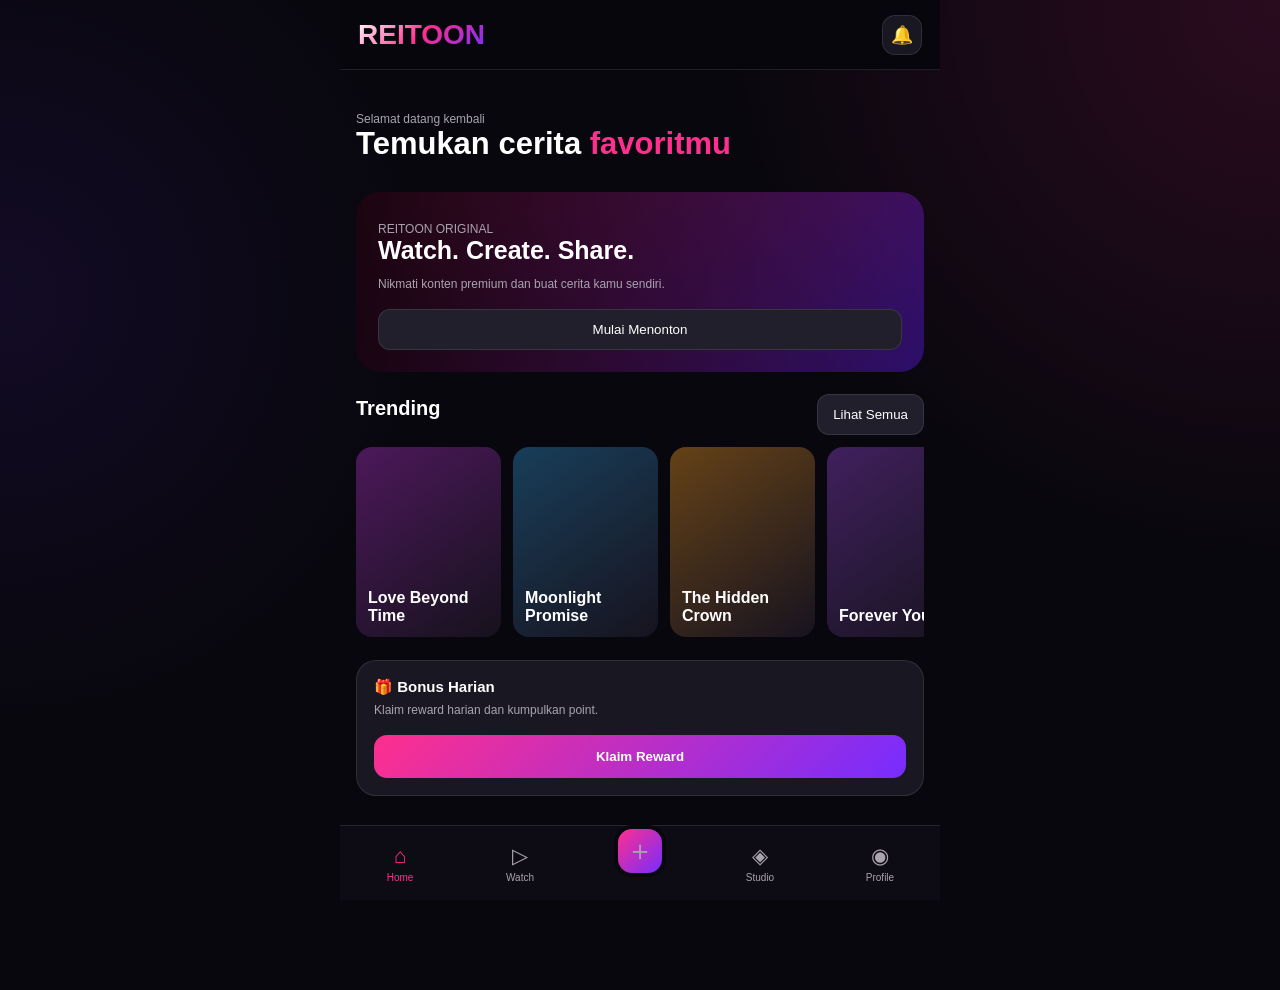
==== commit 1dd2642e: "index.html" ====
--- a/index.html
+++ b/index.html
@@ -1,930 +1,1346 @@
 <!DOCTYPE html>
 <html lang="id">
 <head>
-  <meta charset="UTF-8">
-  <meta name="viewport" content="width=device-width, initial-scale=1.0">
-  <title>REITOON — Premium Entertainment</title>
-
-  <style>
-    * {
-      margin: 0;
-      padding: 0;
-      box-sizing: border-box;
-      font-family: Arial, Helvetica, sans-serif;
-    }
-
-    body {
-      background: #080808;
-      color: #ffffff;
-      min-height: 100vh;
-      padding-bottom: 90px;
-    }
-
-    /* =========================
-       TOP HEADER
-    ========================== */
-
-    .top-header {
-      height: 70px;
-      padding: 0 18px;
-      display: flex;
-      align-items: center;
-      justify-content: space-between;
-      background: linear-gradient(
-        to bottom,
-        rgba(8,8,8,0.98),
-        rgba(8,8,8,0.75),
-        transparent
-      );
-      position: fixed;
-      top: 0;
-      left: 0;
-      right: 0;
-      z-index: 100;
-    }
-
-    .logo {
-      display: flex;
-      align-items: center;
-      gap: 8px;
-      font-size: 22px;
-      font-weight: 900;
-      letter-spacing: -1px;
-    }
-
-    .logo-icon {
-      width: 35px;
-      height: 35px;
-      border-radius: 11px;
-      background: linear-gradient(
-        135deg,
-        #ff2d8d,
-        #9b35ff
-      );
-      display: flex;
-      align-items: center;
-      justify-content: center;
-      font-weight: 900;
-      font-size: 21px;
-      box-shadow:
-        0 0 15px rgba(255,45,141,0.45),
-        0 0 25px rgba(155,53,255,0.25);
-    }
-
-    .header-actions {
-      display: flex;
-      gap: 10px;
-      align-items: center;
-    }
-
-    .header-btn {
-      width: 38px;
-      height: 38px;
-      border-radius: 50%;
-      border: 1px solid rgba(255,255,255,0.12);
-      background: rgba(255,255,255,0.06);
-      color: #fff;
-      display: flex;
-      align-items: center;
-      justify-content: center;
-      font-size: 17px;
-    }
-
-    .profile-mini {
-      width: 38px;
-      height: 38px;
-      border-radius: 50%;
-      background: linear-gradient(135deg,#ff2d8d,#7d2cff);
-      display: flex;
-      align-items: center;
-      justify-content: center;
-      font-weight: bold;
-      border: 2px solid rgba(255,255,255,0.3);
-    }
-
-    /* =========================
-       HERO SECTION
-    ========================== */
-
-    .hero {
-      height: 580px;
-      position: relative;
-      overflow: hidden;
-      background:
-        linear-gradient(
-          to bottom,
-          rgba(0,0,0,0.1) 20%,
-          rgba(8,8,8,0.2) 45%,
-          #080808 100%
-        ),
-        radial-gradient(
-          circle at 70% 35%,
-          rgba(155,53,255,0.35),
-          transparent 45%
-        ),
-        radial-gradient(
-          circle at 30% 35%,
-          rgba(255,45,141,0.2),
-          transparent 40%
-        );
-    }
-
-    .hero-bg {
-      position: absolute;
-      inset: 0;
-      background:
-        linear-gradient(
-          90deg,
-          rgba(0,0,0,0.95) 0%,
-          rgba(0,0,0,0.45) 50%,
-          rgba(0,0,0,0.1) 100%
-        ),
-        linear-gradient(
-          to top,
-          #080808 0%,
-          transparent 50%
-        );
-    }
-
-    .hero-visual {
-      position: absolute;
-      right: -70px;
-      top: 100px;
-      width: 350px;
-      height: 350px;
-      border-radius: 50%;
-      background:
-        radial-gradient(
-          circle,
-          rgba(255,255,255,0.15),
-          rgba(155,53,255,0.25) 30%,
-          rgba(255,45,141,0.1) 50%,
-          transparent 70%
-        );
-      filter: blur(2px);
-    }
-
-    .hero-content {
-      position: absolute;
-      left: 20px;
-      right: 20px;
-      bottom: 70px;
-      z-index: 2;
-    }
-
-    .hero-tag {
-      display: inline-block;
-      padding: 7px 13px;
-      border-radius: 20px;
-      background: rgba(255,45,141,0.15);
-      border: 1px solid rgba(255,45,141,0.35);
-      color: #ff5ca8;
-      font-size: 12px;
-      font-weight: bold;
-      margin-bottom: 14px;
-    }
-
-    .hero-title {
-      font-size: 42px;
-      line-height: 0.95;
-      font-weight: 900;
-      max-width: 300px;
-      letter-spacing: -2px;
-      margin-bottom: 15px;
-    }
-
-    .hero-description {
-      color: #bdbdbd;
-      font-size: 13px;
-      line-height: 1.5;
-      max-width: 290px;
-      margin-bottom: 22px;
-    }
-
-    .hero-buttons {
-      display: flex;
-      gap: 10px;
-    }
-
-    .btn-primary {
-      padding: 13px 20px;
-      border-radius: 12px;
-      border: none;
-      background: linear-gradient(
-        135deg,
-        #ff2d8d,
-        #9b35ff
-      );
-      color: white;
-      font-weight: bold;
-      box-shadow: 0 8px 25px rgba(255,45,141,0.25);
-    }
-
-    .btn-secondary {
-      padding: 13px 18px;
-      border-radius: 12px;
-      border: 1px solid rgba(255,255,255,0.15);
-      background: rgba(255,255,255,0.07);
-      color: white;
-      font-weight: bold;
-    }
-
-    /* =========================
-       SECTION
-    ========================== */
-
-    .section {
-      padding: 0 18px;
-      margin-top: 25px;
-    }
-
-    .section-header {
-      display: flex;
-      align-items: center;
-      justify-content: space-between;
-      margin-bottom: 14px;
-    }
-
-    .section-title {
-      font-size: 19px;
-      font-weight: 800;
-    }
-
-    .see-all {
-      color: #ff4b9d;
-      font-size: 12px;
-      font-weight: bold;
-    }
-
-    /* =========================
-       CONTENT CARDS
-    ========================== */
-
-    .content-row {
-      display: flex;
-      gap: 12px;
-      overflow-x: auto;
-      scrollbar-width: none;
-    }
-
-    .content-row::-webkit-scrollbar {
-      display: none;
-    }
-
-    .content-card {
-      min-width: 145px;
-      max-width: 145px;
-      border-radius: 14px;
-      overflow: hidden;
-      background: #151515;
-      border: 1px solid rgba(255,255,255,0.07);
-      position: relative;
-    }
-
-    .content-image {
-      height: 190px;
-      background:
-        linear-gradient(
-          145deg,
-          #29113b,
-          #8d1f69,
-          #160d2d
-        );
-      position: relative;
-      display: flex;
-      align-items: center;
-      justify-content: center;
-      overflow: hidden;
-    }
-
-    .content-image::before {
-      content: "";
-      position: absolute;
-      width: 120px;
-      height: 120px;
-      border-radius: 50%;
-      background: rgba(255,255,255,0.12);
-      filter: blur(20px);
-    }
-
-    .content-image span {
-      position: relative;
-      z-index: 2;
-      font-size: 32px;
-      font-weight: 900;
-      opacity: 0.85;
-    }
-
-    .content-info {
-      padding: 10px;
-    }
-
-    .content-name {
-      font-size: 13px;
-      font-weight: bold;
-      white-space: nowrap;
-      overflow: hidden;
-      text-overflow: ellipsis;
-    }
-
-    .content-meta {
-      margin-top: 5px;
-      color: #888;
-      font-size: 10px;
-    }
-
-    .premium-label {
-      position: absolute;
-      top: 8px;
-      left: 8px;
-      padding: 4px 7px;
-      border-radius: 5px;
-      background: linear-gradient(
-        135deg,
-        #ff2d8d,
-        #9b35ff
-      );
-      font-size: 8px;
-      font-weight: bold;
-      z-index: 5;
-    }
-
-    /* =========================
-       TRENDING
-    ========================== */
-
-    .trending-card {
-      min-width: 220px;
-      height: 125px;
-      border-radius: 15px;
-      position: relative;
-      overflow: hidden;
-      background:
-        linear-gradient(
-          135deg,
-          #39114e,
-          #c12879,
-          #23104a
-        );
-      border: 1px solid rgba(255,255,255,0.08);
-    }
-
-    .trending-overlay {
-      position: absolute;
-      inset: 0;
-      background:
-        linear-gradient(
-          to top,
-          rgba(0,0,0,0.85),
-          transparent
-        );
-    }
-
-    .trending-content {
-      position: absolute;
-      left: 13px;
-      bottom: 12px;
-      z-index: 2;
-    }
-
-    .trending-number {
-      font-size: 28px;
-      font-weight: 900;
-      color: rgba(255,255,255,0.35);
-    }
-
-    .trending-name {
-      font-size: 13px;
-      font-weight: bold;
-    }
-
-    /* =========================
-       BOTTOM NAVIGATION
-    ========================== */
-
-    .bottom-nav {
-      position: fixed;
-      bottom: 0;
-      left: 0;
-      right: 0;
-      height: 76px;
-      background: rgba(12,12,12,0.96);
-      backdrop-filter: blur(20px);
-      border-top: 1px solid rgba(255,255,255,0.08);
-      display: flex;
-      align-items: center;
-      justify-content: space-around;
-      z-index: 200;
-    }
-
-    .nav-item {
-      width: 20%;
-      height: 100%;
-      display: flex;
-      flex-direction: column;
-      align-items: center;
-      justify-content: center;
-      gap: 5px;
-      color: #777;
-      font-size: 10px;
-      font-weight: bold;
-    }
-
-    .nav-icon {
-      font-size: 21px;
-    }
-
-    .nav-item.active {
-      color: #ff4b9d;
-    }
-
-    .create-button {
-      width: 54px;
-      height: 54px;
-      margin-top: -28px;
-      border-radius: 18px;
-      background: linear-gradient(
-        135deg,
-        #ff2d8d,
-        #9b35ff
-      );
-      display: flex;
-      align-items: center;
-      justify-content: center;
-      color: white;
-      font-size: 30px;
-      box-shadow:
-        0 8px 25px rgba(255,45,141,0.35),
-        0 0 20px rgba(155,53,255,0.25);
-      border: 4px solid #080808;
-    }
-
-    /* =========================
-       RESPONSIVE
-    ========================== */
-
-    @media (min-width: 768px) {
-
-      .hero {
-        height: 650px;
-      }
-
-      .hero-content {
-        left: 60px;
-        bottom: 100px;
-      }
-
-      .hero-title {
-        font-size: 62px;
-        max-width: 500px;
-      }
-
-      .hero-description {
-        font-size: 15px;
-        max-width: 450px;
-      }
-
-      .section {
-        padding: 0 50px;
-      }
-
-      .content-card {
-        min-width: 180px;
-        max-width: 180px;
-      }
-
-      .content-image {
-        height: 240px;
-      }
-    }
-  </style>
+<meta charset="UTF-8">
+<meta name="viewport" content="width=device-width, initial-scale=1.0">
+<meta name="theme-color" content="#08070d">
+<title>REITOON</title>
+
+<style>
+*{box-sizing:border-box;margin:0;padding:0}
+
+:root{
+--bg:#08070d;
+--surface:#191722;
+--surface-light:#211f2b;
+--input:#100f17;
+--text:#fff;
+--muted:#aaa3b0;
+--pink:#ff2f8d;
+--purple:#762dff;
+--green:#25d366;
+--border:rgba(255,255,255,.1)
+}
+
+html{scroll-behavior:smooth}
+
+body{
+min-height:100vh;
+background:
+radial-gradient(circle at 100% 0%,rgba(255,40,145,.14),transparent 35%),
+radial-gradient(circle at 0% 30%,rgba(112,45,255,.1),transparent 30%),
+var(--bg);
+color:var(--text);
+font-family:Arial,Helvetica,sans-serif;
+overflow-x:hidden;
+padding-bottom:90px
+}
+
+button,input,textarea,select{font-family:inherit}
+button{cursor:pointer}
+
+.app{
+width:100%;
+max-width:600px;
+margin:auto;
+min-height:100vh
+}
+
+header{
+height:70px;
+display:flex;
+align-items:center;
+justify-content:space-between;
+padding:14px 18px;
+position:sticky;
+top:0;
+z-index:20;
+background:rgba(8,7,13,.94);
+backdrop-filter:blur(18px);
+border-bottom:1px solid var(--border)
+}
+
+.logo{
+font-size:28px;
+font-weight:900;
+background:linear-gradient(135deg,#fff,var(--pink),var(--purple));
+-webkit-background-clip:text;
+-webkit-text-fill-color:transparent
+}
+
+.icon-btn{
+width:40px;
+height:40px;
+border-radius:13px;
+border:1px solid var(--border);
+background:var(--surface);
+color:white;
+font-size:18px
+}
+
+.page{
+display:none;
+padding:20px 16px
+}
+
+.page.active{display:block}
+
+h1{font-size:27px;margin-bottom:8px}
+h2{font-size:20px;margin-bottom:12px}
+h3{font-size:15px;margin-bottom:7px}
+
+.muted{color:var(--muted);font-size:12px}
+
+.card{
+background:var(--surface);
+border:1px solid var(--border);
+border-radius:20px;
+padding:17px;
+margin-bottom:14px
+}
+
+.gradient-card{
+background:
+linear-gradient(145deg,rgba(255,47,141,.13),rgba(118,45,255,.12)),
+var(--surface);
+border:1px solid var(--border);
+border-radius:22px;
+padding:20px
+}
+
+.primary{
+width:100%;
+padding:14px;
+border:none;
+border-radius:13px;
+background:linear-gradient(135deg,var(--pink),var(--purple));
+color:white;
+font-weight:bold
+}
+
+.secondary{
+padding:12px 15px;
+border-radius:12px;
+border:1px solid var(--border);
+background:var(--surface-light);
+color:white
+}
+
+input,textarea,select{
+width:100%;
+padding:14px;
+border-radius:13px;
+border:1px solid var(--border);
+background:var(--input);
+color:white;
+outline:none;
+margin-bottom:12px
+}
+
+textarea{min-height:110px;resize:vertical}
+
+input:focus,textarea:focus,select:focus{
+border-color:var(--pink)
+}
+
+/* HOME */
+
+.hero{
+padding:22px 0
+}
+
+.hero h1{
+font-size:31px
+}
+
+.hero strong{
+color:var(--pink)
+}
+
+.banner{
+min-height:180px;
+border-radius:24px;
+padding:22px;
+display:flex;
+flex-direction:column;
+justify-content:end;
+background:
+linear-gradient(90deg,rgba(0,0,0,.8),rgba(0,0,0,.15)),
+linear-gradient(135deg,#8b174f,#32117c);
+margin-bottom:22px
+}
+
+.banner h2{font-size:25px}
+
+.row{
+display:flex;
+justify-content:space-between;
+align-items:center;
+margin-bottom:12px
+}
+
+.horizontal{
+display:flex;
+gap:12px;
+overflow-x:auto;
+padding-bottom:5px
+}
+
+.horizontal::-webkit-scrollbar{display:none}
+
+.show-card{
+min-width:145px;
+height:190px;
+border-radius:16px;
+overflow:hidden;
+background:#24212d;
+position:relative
+}
+
+.show-cover{
+width:100%;
+height:100%;
+display:flex;
+align-items:end;
+padding:12px;
+font-weight:bold;
+background:linear-gradient(145deg,#4c185a,#16121d)
+}
+
+.show-card:nth-child(2) .show-cover{
+background:linear-gradient(145deg,#183e59,#17131f)
+}
+
+.show-card:nth-child(3) .show-cover{
+background:linear-gradient(145deg,#654217,#17131f)
+}
+
+.show-card:nth-child(4) .show-cover{
+background:linear-gradient(145deg,#40205d,#17131f)
+}
+
+/* WATCH */
+
+.search{
+display:flex;
+gap:8px;
+margin-bottom:15px
+}
+
+.search input{margin:0}
+
+.category{
+display:flex;
+gap:8px;
+overflow-x:auto;
+margin-bottom:18px
+}
+
+.category button{
+white-space:nowrap;
+padding:9px 14px;
+border-radius:20px;
+border:1px solid var(--border);
+background:var(--surface);
+color:#aaa
+}
+
+.category button.active{
+background:var(--pink);
+color:white;
+border-color:var(--pink)
+}
+
+.video-card{
+display:flex;
+gap:12px;
+padding:12px;
+margin-bottom:10px;
+border-radius:16px;
+background:var(--surface);
+border:1px solid var(--border)
+}
+
+.video-thumb{
+width:105px;
+height:72px;
+border-radius:12px;
+background:linear-gradient(135deg,#5b185b,#251254);
+flex-shrink:0;
+display:flex;
+align-items:center;
+justify-content:center;
+font-size:24px
+}
+
+/* CREATE */
+
+.upload-box{
+padding:30px 15px;
+text-align:center;
+border:1px dashed rgba(255,47,141,.5);
+border-radius:18px;
+margin-bottom:14px
+}
+
+.upload-box input{display:none}
+
+.upload-label{
+display:block;
+padding:18px;
+border-radius:14px;
+background:rgba(255,47,141,.1);
+color:#ff72b5;
+font-weight:bold
+}
+
+/* STUDIO */
+
+.stats{
+display:grid;
+grid-template-columns:repeat(2,1fr);
+gap:10px;
+margin-bottom:15px
+}
+
+.stat{
+padding:17px;
+border-radius:16px;
+background:var(--surface);
+border:1px solid var(--border)
+}
+
+.stat strong{
+display:block;
+font-size:22px;
+margin-bottom:5px
+}
+
+.stat span{
+font-size:10px;
+color:var(--muted)
+}
+
+/* PROFILE */
+
+.profile-head{
+text-align:center;
+padding:20px 0
+}
+
+.avatar{
+width:90px;
+height:90px;
+margin:auto auto 12px;
+border-radius:50%;
+display:flex;
+align-items:center;
+justify-content:center;
+font-size:35px;
+font-weight:bold;
+background:linear-gradient(135deg,var(--pink),var(--purple));
+box-shadow:0 0 30px rgba(255,47,141,.25)
+}
+
+.profile-name{
+font-size:22px;
+font-weight:bold;
+margin-bottom:5px
+}
+
+.profile-stats{
+display:flex;
+justify-content:center;
+gap:35px;
+margin-top:18px
+}
+
+.profile-stats strong,
+.profile-stats span{
+display:block;
+text-align:center
+}
+
+.profile-stats span{
+color:var(--muted);
+font-size:10px;
+margin-top:4px
+}
+
+.account-grid{
+display:grid;
+grid-template-columns:repeat(2,1fr);
+gap:10px
+}
+
+.mini-card{
+padding:14px;
+border-radius:16px;
+background:var(--surface);
+border:1px solid var(--border);
+cursor:pointer
+}
+
+.mini-icon{
+font-size:24px;
+margin-bottom:8px
+}
+
+.menu{
+display:flex;
+flex-direction:column;
+gap:9px
+}
+
+.menu-item{
+display:flex;
+align-items:center;
+gap:12px;
+padding:14px;
+border-radius:15px;
+background:var(--surface);
+border:1px solid var(--border);
+cursor:pointer
+}
+
+.menu-icon{
+font-size:20px
+}
+
+.menu-text{flex:1}
+
+.menu-text strong{
+display:block;
+font-size:13px;
+margin-bottom:4px
+}
+
+.menu-text small{
+color:var(--muted);
+font-size:10px
+}
+
+/* WALLET */
+
+.balance{
+font-size:30px;
+font-weight:900;
+margin:12px 0
+}
+
+.balance-card{
+background:linear-gradient(135deg,rgba(255,47,141,.16),rgba(118,45,255,.16));
+border:1px solid var(--border);
+border-radius:20px;
+padding:20px;
+margin-bottom:15px
+}
+
+.transaction{
+display:flex;
+justify-content:space-between;
+padding:13px 0;
+border-bottom:1px solid rgba(255,255,255,.06);
+font-size:12px
+}
+
+.transaction:last-child{border-bottom:none}
+
+.green{color:#45e889}
+.red{color:#ff6688}
+
+/* LOGIN */
+
+.login-page{
+min-height:calc(100vh - 70px);
+display:none;
+align-items:center;
+justify-content:center;
+padding:20px
+}
+
+.login-page.active{display:flex}
+
+.login-box{
+width:100%;
+max-width:430px;
+padding:25px 20px;
+border-radius:24px;
+background:var(--surface);
+border:1px solid var(--border)
+}
+
+.login-logo{
+text-align:center;
+font-size:35px;
+font-weight:bold;
+margin-bottom:8px;
+background:linear-gradient(135deg,#fff,var(--pink),var(--purple));
+-webkit-background-clip:text;
+-webkit-text-fill-color:transparent
+}
+
+.social-grid{
+display:grid;
+grid-template-columns:repeat(2,1fr);
+gap:9px;
+margin-top:14px
+}
+
+.social{
+padding:13px 7px;
+border-radius:12px;
+border:1px solid var(--border);
+background:var(--surface-light);
+color:white
+}
+
+/* BOTTOM NAV */
+
+.bottom-nav{
+position:fixed;
+bottom:0;
+left:50%;
+transform:translateX(-50%);
+width:100%;
+max-width:600px;
+height:75px;
+display:flex;
+align-items:center;
+justify-content:space-around;
+background:rgba(14,13,21,.96);
+backdrop-filter:blur(18px);
+border-top:1px solid var(--border);
+z-index:50
+}
+
+.nav{
+width:20%;
+text-align:center;
+color:var(--muted);
+font-size:10px;
+cursor:pointer
+}
+
+.nav-icon{
+display:block;
+font-size:21px;
+margin-bottom:4px
+}
+
+.nav.active{color:var(--pink)}
+
+.create-btn{
+width:52px;
+height:52px;
+margin:-25px auto 0;
+border-radius:18px;
+display:flex;
+align-items:center;
+justify-content:center;
+font-size:28px;
+background:linear-gradient(135deg,var(--pink),var(--purple));
+border:4px solid var(--bg)
+}
+
+/* TOAST */
+
+.toast{
+position:fixed;
+left:50%;
+bottom:92px;
+transform:translateX(-50%) translateY(20px);
+padding:13px 18px;
+border-radius:13px;
+background:var(--surface-light);
+border:1px solid var(--border);
+font-size:12px;
+opacity:0;
+pointer-events:none;
+transition:.3s;
+z-index:100
+}
+
+.toast.show{
+opacity:1;
+transform:translateX(-50%) translateY(0)
+}
+
+@media(max-width:420px){
+.profile-stats{gap:22px}
+}
+</style>
 </head>
 
 <body>
 
-  <!-- =========================
-       TOP HEADER
-  ========================== -->
-
-  <header class="top-header">
-
-    <div class="logo">
-      <div class="logo-icon">R</div>
-      <span>REITOON</span>
-    </div>
-
-    <div class="header-actions">
-      <div class="header-btn">⌕</div>
-      <div class="header-btn">♧</div>
-      <div class="profile-mini">R</div>
-    </div>
-
-  </header>
-
-
-  <!-- =========================
-       HERO
-  ========================== -->
-
-  <section class="hero">
-
-    <div class="hero-bg"></div>
-
-    <div class="hero-visual"></div>
-
-    <div class="hero-content">
-
-      <div class="hero-tag">
-        ✦ REITOON ORIGINAL
-      </div>
-
-      <h1 class="hero-title">
-        CREATE.<br>
-        WATCH.<br>
-        PLAY.
-      </h1>
-
-      <p class="hero-description">
-        Nikmati hiburan tanpa batas, buat video AI,
-        bermain game, dan terhubung dengan komunitas
-        kreator di REITOON.
-      </p>
-
-      <div class="hero-buttons">
-
-        <button class="btn-primary"
-          onclick="openWatch()">
-          ▶ Mulai Menonton
-        </button>
-
-        <button class="btn-secondary"
-          onclick="openCreate()">
-          ＋ Buat
-        </button>
-
-      </div>
-
-    </div>
-
-  </section>
-
-
-  <!-- =========================
-       CONTINUE WATCHING
-  ========================== -->
-
-  <section class="section">
-
-    <div class="section-header">
-
-      <h2 class="section-title">
-        Lanjutkan Menonton
-      </h2>
-
-      <span class="see-all">
-        Lihat Semua
-      </span>
-
-    </div>
-
-    <div class="content-row">
-
-      <div class="content-card">
-
-        <div class="content-image">
-          <span>AI</span>
-        </div>
-
-        <div class="content-info">
-          <div class="content-name">
-            AI Cinematic Story
-          </div>
-
-          <div class="content-meta">
-            72% ditonton
-          </div>
-        </div>
-
-      </div>
-
-
-      <div class="content-card">
-
-        <div class="content-image">
-          <span>R</span>
-        </div>
-
-        <div class="content-info">
-          <div class="content-name">
-            Reitoon Original
-          </div>
-
-          <div class="content-meta">
-            48% ditonton
-          </div>
-        </div>
-
-      </div>
-
-
-      <div class="content-card">
-
-        <div class="content-image">
-          <span>V</span>
-        </div>
-
-        <div class="content-info">
-          <div class="content-name">
-            Viral Collection
-          </div>
-
-          <div class="content-meta">
-            31% ditonton
-          </div>
-        </div>
-
-      </div>
-
-    </div>
-
-  </section>
-
-
-  <!-- =========================
-       TRENDING
-  ========================== -->
-
-  <section class="section">
-
-    <div class="section-header">
-
-      <h2 class="section-title">
-        Trending Sekarang
-      </h2>
-
-      <span class="see-all">
-        Semua
-      </span>
-
-    </div>
-
-    <div class="content-row">
-
-      <div class="trending-card">
-
-        <div class="trending-overlay"></div>
-
-        <div class="trending-content">
-
-          <div class="trending-number">
-            #01
-          </div>
-
-          <div class="trending-name">
-            AI Music Video
-          </div>
-
-        </div>
-
-      </div>
-
-
-      <div class="trending-card">
-
-        <div class="trending-overlay"></div>
-
-        <div class="trending-content">
-
-          <div class="trending-number">
-            #02
-          </div>
-
-          <div class="trending-name">
-            Short Drama
-          </div>
-
-        </div>
-
-      </div>
-
-
-      <div class="trending-card">
-
-        <div class="trending-overlay"></div>
-
-        <div class="trending-content">
-
-          <div class="trending-number">
-            #03
-          </div>
-
-          <div class="trending-name">
-            Creator Video
-          </div>
-
-        </div>
-
-      </div>
-
-    </div>
-
-  </section>
-
-
-  <!-- =========================
-       RECOMMENDED
-  ========================== -->
-
-  <section class="section">
-
-    <div class="section-header">
-
-      <h2 class="section-title">
-        Untuk Kamu
-      </h2>
-
-      <span class="see-all">
-        Lihat Semua
-      </span>
-
-    </div>
-
-    <div class="content-row">
-
-      <div class="content-card">
-
-        <div class="premium-label">
-          PREMIUM
-        </div>
-
-        <div class="content-image">
-          <span>✦</span>
-        </div>
-
-        <div class="content-info">
-
-          <div class="content-name">
-            Premium Stories
-          </div>
-
-          <div class="content-meta">
-            Drama • 4K
-          </div>
-
-        </div>
-
-      </div>
-
-
-      <div class="content-card">
-
-        <div class="content-image">
-          <span>🎵</span>
-        </div>
-
-        <div class="content-info">
-
-          <div class="content-name">
-            Music Universe
-          </div>
-
-          <div class="content-meta">
-            Music • Trending
-          </div>
-
-        </div>
-
-      </div>
-
-
-      <div class="content-card">
-
-        <div class="content-image">
-          <span>🎮</span>
-        </div>
-
-        <div class="content-info">
-
-          <div class="content-name">
-            Reitoon Games
-          </div>
-
-          <div class="content-meta">
-            Games • Play
-          </div>
-
-        </div>
-
-      </div>
-
-    </div>
-
-  </section>
-
-
-  <!-- =========================
-       BOTTOM NAVIGATION
-  ========================== -->
-
-  <nav class="bottom-nav">
-
-    <div class="nav-item active"
-      onclick="goHome()">
-
-      <div class="nav-icon">
-        ⌂
-      </div>
-
-      <span>
-        Home
-      </span>
-
-    </div>
-
-
-    <div class="nav-item"
-      onclick="openWatch()">
-
-      <div class="nav-icon">
-        ▷
-      </div>
-
-      <span>
-        Watch
-      </span>
-
-    </div>
-
-
-    <div class="nav-item">
-
-      <div class="create-button"
-        onclick="openCreate()">
-
-        ＋
-
-      </div>
-
-    </div>
-
-
-    <div class="nav-item"
-      onclick="openStudio()">
-
-      <div class="nav-icon">
-        ◈
-      </div>
-
-      <span>
-        Studio
-      </span>
-
-    </div>
-
-
-    <div class="nav-item"
-      onclick="openProfile()">
-
-      <div class="nav-icon">
-        ◉
-      </div>
-
-      <span>
-        Profile
-      </span>
-
-    </div>
-
-  </nav>
-
-
-  <!-- =========================
-       JAVASCRIPT NAVIGATION
-  ========================== -->
-
-  <script>
-
-    function goHome() {
-      window.location.href = "index.html";
-    }
-
-    function openWatch() {
-      window.location.href = "watch.html";
-    }
-
-    function openCreate() {
-      window.location.href = "create.html";
-    }
-
-    function openStudio() {
-      window.location.href = "studio.html";
-    }
-
-    function openProfile() {
-      window.location.href = "profile.html";
-    }
-
-  </script>
+<div class="app">
+
+<header>
+<div class="logo">REITOON</div>
+<button class="icon-btn" onclick="showToast('Notifikasi dibuka')">🔔</button>
+</header>
+
+
+<!-- HOME -->
+
+<section id="home" class="page active">
+
+<div class="hero">
+<p class="muted">Selamat datang kembali</p>
+<h1>Temukan cerita <strong>favoritmu</strong></h1>
+</div>
+
+<div class="banner">
+<p class="muted">REITOON ORIGINAL</p>
+<h2>Watch. Create. Share.</h2>
+<p class="muted">Nikmati konten premium dan buat cerita kamu sendiri.</p>
+<br>
+<button class="secondary" onclick="go('watch')">Mulai Menonton</button>
+</div>
+
+<div class="row">
+<h2>Trending</h2>
+<button class="secondary" onclick="go('watch')">Lihat Semua</button>
+</div>
+
+<div class="horizontal">
+
+<div class="show-card" onclick="openDetail('Love Beyond Time')">
+<div class="show-cover">Love Beyond Time</div>
+</div>
+
+<div class="show-card" onclick="openDetail('Moonlight Promise')">
+<div class="show-cover">Moonlight Promise</div>
+</div>
+
+<div class="show-card" onclick="openDetail('The Hidden Crown')">
+<div class="show-cover">The Hidden Crown</div>
+</div>
+
+<div class="show-card" onclick="openDetail('Forever Young')">
+<div class="show-cover">Forever Young</div>
+</div>
+
+</div>
+
+<br>
+
+<div class="card">
+<h3>🎁 Bonus Harian</h3>
+<p class="muted">Klaim reward harian dan kumpulkan point.</p>
+<br>
+<button class="primary" onclick="claimReward()">Klaim Reward</button>
+</div>
+
+</section>
+
+
+<!-- WATCH -->
+
+<section id="watch" class="page">
+
+<h1>Watch</h1>
+<p class="muted">Cari dan temukan tontonan favoritmu.</p>
+
+<br>
+
+<div class="search">
+<input id="searchInput" placeholder="Cari drama, video, creator...">
+<button class="secondary" onclick="searchContent()">🔍</button>
+</div>
+
+<div class="category">
+<button class="active" onclick="filterCategory(this,'Semua')">Semua</button>
+<button onclick="filterCategory(this,'Drama')">Drama</button>
+<button onclick="filterCategory(this,'Comedy')">Comedy</button>
+<button onclick="filterCategory(this,'Music')">Music</button>
+</div>
+
+<div id="videoList">
+
+<div class="video-card" data-title="Love Beyond Time" data-category="Drama" onclick="openDetail('Love Beyond Time')">
+<div class="video-thumb">▶</div>
+<div>
+<h3>Love Beyond Time</h3>
+<p class="muted">Drama • Episode 1</p>
+</div>
+</div>
+
+<div class="video-card" data-title="Moonlight Promise" data-category="Drama" onclick="openDetail('Moonlight Promise')">
+<div class="video-thumb">▶</div>
+<div>
+<h3>Moonlight Promise</h3>
+<p class="muted">Drama • Episode 1</p>
+</div>
+</div>
+
+<div class="video-card" data-title="Reitoon Music Live" data-category="Music" onclick="openDetail('Reitoon Music Live')">
+<div class="video-thumb">♫</div>
+<div>
+<h3>Reitoon Music Live</h3>
+<p class="muted">Music • Live</p>
+</div>
+</div>
+
+</div>
+
+</section>
+
+
+<!-- CREATE -->
+
+<section id="create" class="page">
+
+<h1>Create</h1>
+<p class="muted">Buat dan upload kontenmu ke REITOON.</p>
+
+<br>
+
+<div class="upload-box">
+
+<div style="font-size:40px;margin-bottom:10px">🎬</div>
+
+<label class="upload-label">
+
+Pilih Video
+
+<input type="file" accept="video/*" onchange="handleUpload(this)">
+
+</label>
+
+<p id="uploadStatus" class="muted" style="margin-top:12px">
+Belum ada video dipilih
+</p>
+
+</div>
+
+<input id="titleInput" placeholder="Judul konten">
+
+<textarea id="descriptionInput" placeholder="Deskripsi konten"></textarea>
+
+<select id="categoryInput">
+<option>Drama</option>
+<option>Comedy</option>
+<option>Music</option>
+<option>Short Video</option>
+</select>
+
+<button class="primary" onclick="publishContent()">Publish Content</button>
+
+<br><br>
+
+<div class="card">
+<h3>✨ AI Creator</h3>
+<p class="muted">Buat konsep cerita dan konten kreatif baru.</p>
+<br>
+<button class="secondary" onclick="showToast('AI Creator siap digunakan')">Mulai Membuat</button>
+</div>
+
+</section>
+
+
+<!-- STUDIO -->
+
+<section id="studio" class="page">
+
+<h1>Studio</h1>
+<p class="muted">Kelola konten dan performa creator kamu.</p>
+
+<br>
+
+<div class="stats">
+
+<div class="stat">
+<strong id="videoCount">0</strong>
+<span>Total Video</span>
+</div>
+
+<div class="stat">
+<strong>0</strong>
+<span>Views</span>
+</div>
+
+<div class="stat">
+<strong>0</strong>
+<span>Followers</span>
+</div>
+
+<div class="stat">
+<strong>0</strong>
+<span>Likes</span>
+</div>
+
+</div>
+
+<div class="card">
+<h3>📊 Analytics</h3>
+<p class="muted">Data performa konten akan tampil di sini.</p>
+</div>
+
+<div class="card">
+<h3>🎬 Creator Tools</h3>
+<br>
+<button class="primary" onclick="go('create')">Upload Konten Baru</button>
+</div>
+
+</section>
+
+
+<!-- PROFILE -->
+
+<section id="profile" class="page">
+
+<div class="profile-head">
+
+<div class="avatar">R</div>
+
+<div class="profile-name" id="profileName">Reitoon User</div>
+
+<p class="muted" id="profileEmail">@reitoon_user</p>
+
+<br>
+
+<button class="secondary" onclick="editProfile()">Edit Profile</button>
+
+<div class="profile-stats">
+
+<div>
+<strong>0</strong>
+<span>Video</span>
+</div>
+
+<div>
+<strong>0</strong>
+<span>Followers</span>
+</div>
+
+<div>
+<strong>0</strong>
+<span>Likes</span>
+</div>
+
+</div>
+
+</div>
+
+<div class="gradient-card">
+<p class="muted">Total Point</p>
+<div class="balance">8.500 Point</div>
+<p class="muted">Point dapat digunakan untuk reward.</p>
+</div>
+
+<br>
+
+<div class="account-grid">
+
+<div class="mini-card" onclick="go('wallet')">
+<div class="mini-icon">💰</div>
+<h3>Wallet</h3>
+<p class="muted">Saldo & penarikan</p>
+</div>
+
+<div class="mini-card" onclick="go('wallet')">
+<div class="mini-icon">🎁</div>
+<h3>Referral</h3>
+<p class="muted">Undang teman</p>
+</div>
+
+</div>
+
+<br>
+
+<div class="menu">
+
+<div class="menu-item" onclick="showToast('Pengaturan dibuka')">
+<div class="menu-icon">⚙️</div>
+<div class="menu-text">
+<strong>Pengaturan</strong>
+<small>Atur preferensi aplikasi</small>
+</div>
+<span>›</span>
+</div>
+
+<div class="menu-item" onclick="showToast('Notifikasi dibuka')">
+<div class="menu-icon">🔔</div>
+<div class="menu-text">
+<strong>Notifikasi</strong>
+<small>Kelola notifikasi REITOON</small>
+</div>
+<span>›</span>
+</div>
+
+<div class="menu-item" onclick="showToast('Keamanan dibuka')">
+<div class="menu-icon">🛡️</div>
+<div class="menu-text">
+<strong>Keamanan</strong>
+<small>Privasi dan keamanan akun</small>
+</div>
+<span>›</span>
+</div>
+
+<div class="menu-item" onclick="showToast('Pusat bantuan dibuka')">
+<div class="menu-icon">❓</div>
+<div class="menu-text">
+<strong>Bantuan</strong>
+<small>Pusat bantuan REITOON</small>
+</div>
+<span>›</span>
+</div>
+
+<div class="menu-item" onclick="logout()">
+<div class="menu-icon">🚪</div>
+<div class="menu-text">
+<strong>Logout</strong>
+<small>Keluar dari akun</small>
+</div>
+<span>›</span>
+</div>
+
+</div>
+
+</section>
+
+
+<!-- WALLET -->
+
+<section id="wallet" class="page">
+
+<h1>Wallet</h1>
+<p class="muted">Kelola saldo, referral, dan transaksi.</p>
+
+<br>
+
+<div class="balance-card">
+<p class="muted">Saldo tersedia</p>
+<div class="balance">Rp 0</div>
+<button class="primary" onclick="withdraw()">Ajukan Penarikan</button>
+</div>
+
+<div class="card">
+<h3>🎁 Referral</h3>
+<p class="muted">Undang teman dan dapatkan bonus referral.</p>
+<br>
+<input value="REITOON-USER" readonly>
+<button class="secondary" onclick="copyReferral()">Salin Kode Referral</button>
+</div>
+
+<div class="card">
+<h3>Riwayat Transaksi</h3>
+
+<div class="transaction">
+<span>Belum ada transaksi</span>
+<span class="muted">—</span>
+</div>
+
+</div>
+
+</section>
+
+
+<!-- DETAIL -->
+
+<section id="detail" class="page">
+
+<button class="secondary" onclick="go('watch')">← Kembali</button>
+
+<br><br>
+
+<div class="gradient-card">
+<h1 id="detailTitle">Drama</h1>
+<p class="muted">REITOON ORIGINAL</p>
+<br>
+<button class="primary" onclick="watchEpisode()">▶ Watch Now</button>
+</div>
+
+<br>
+
+<div class="card">
+<h3>Episode 1</h3>
+<p class="muted">Mulai menonton episode pertama.</p>
+<br>
+<button class="secondary" onclick="watchEpisode()">Putar Episode</button>
+</div>
+
+</section>
+
+
+<!-- LOGIN -->
+
+<section id="login" class="login-page">
+
+<div class="login-box">
+
+<div class="login-logo">REITOON</div>
+
+<p class="muted" style="text-align:center;margin-bottom:20px">
+Masuk dan lanjutkan perjalanan kreatifmu
+</p>
+
+<input id="loginEmail" type="email" placeholder="Email atau Gmail">
+
+<input id="loginPassword" type="password" placeholder="Password">
+
+<button class="primary" onclick="login()">Masuk ke REITOON</button>
+
+<div style="text-align:center;margin:20px 0;color:#777;font-size:11px">
+ATAU LOGIN DENGAN
+</div>
+
+<div class="social-grid">
+
+<button class="social" onclick="socialLogin('Google / Gmail')">
+🔵 Google
+</button>
+
+<button class="social" onclick="socialLogin('TikTok')">
+🎵 TikTok
+</button>
+
+<button class="social" onclick="phoneLogin()">
+📱 Nomor HP
+</button>
+
+<button class="social" onclick="phoneLogin()">
+🟢 WhatsApp
+</button>
+
+</div>
+
+</div>
+
+</section>
+
+
+<!-- NAVIGATION -->
+
+<nav class="bottom-nav">
+
+<div class="nav active" data-page="home" onclick="go('home')">
+<span class="nav-icon">⌂</span>
+Home
+</div>
+
+<div class="nav" data-page="watch" onclick="go('watch')">
+<span class="nav-icon">▷</span>
+Watch
+</div>
+
+<div class="nav" data-page="create" onclick="go('create')">
+<div class="create-btn">＋</div>
+</div>
+
+<div class="nav" data-page="studio" onclick="go('studio')">
+<span class="nav-icon">◈</span>
+Studio
+</div>
+
+<div class="nav" data-page="profile" onclick="go('profile')">
+<span class="nav-icon">◉</span>
+Profile
+</div>
+
+</nav>
+
+<div id="toast" class="toast"></div>
+
+</div>
+
+
+<script>
+
+let selectedFile=null;
+
+function go(page){
+
+document.querySelectorAll('.page,.login-page')
+.forEach(p=>p.classList.remove('active'));
+
+const target=document.getElementById(page);
+
+if(target) target.classList.add('active');
+
+document.querySelectorAll('.nav')
+.forEach(n=>n.classList.remove('active'));
+
+const nav=document.querySelector(
+`.nav[data-page="${page}"]`
+);
+
+if(nav) nav.classList.add('active');
+
+window.scrollTo(0,0);
+
+}
+
+function showToast(message){
+
+const toast=document.getElementById('toast');
+
+toast.innerText=message;
+
+toast.classList.add('show');
+
+setTimeout(()=>{
+toast.classList.remove('show');
+},2500);
+
+}
+
+function claimReward(){
+
+showToast('Reward harian berhasil diklaim!');
+
+}
+
+function openDetail(title){
+
+document.getElementById('detailTitle').innerText=title;
+
+go('detail');
+
+}
+
+function watchEpisode(){
+
+showToast('Player episode dibuka');
+
+}
+
+function searchContent(){
+
+const query=
+document.getElementById('searchInput')
+.value.toLowerCase();
+
+document.querySelectorAll('.video-card')
+.forEach(card=>{
+
+const title=
+card.dataset.title.toLowerCase();
+
+card.style.display=
+title.includes(query)
+?'flex'
+:'none';
+
+});
+
+}
+
+function filterCategory(button,category){
+
+document.querySelectorAll('.category button')
+.forEach(b=>b.classList.remove('active'));
+
+button.classList.add('active');
+
+document.querySelectorAll('.video-card')
+.forEach(card=>{
+
+if(category==='Semua'||
+card.dataset.category===category){
+
+card.style.display='flex';
+
+}else{
+
+card.style.display='none';
+
+}
+
+});
+
+}
+
+function handleUpload(input){
+
+if(input.files.length){
+
+selectedFile=input.files[0];
+
+document.getElementById('uploadStatus')
+.innerText=
+'Video dipilih: '+selectedFile.name;
+
+showToast('Video berhasil dipilih');
+
+}
+
+}
+
+function publishContent(){
+
+const title=
+document.getElementById('titleInput').value;
+
+if(!selectedFile&&!title){
+
+showToast('Pilih video dan masukkan judul');
+
+return;
+
+}
+
+let count=
+parseInt(localStorage.getItem('reitoon_video_count')||'0');
+
+count++;
+
+localStorage.setItem(
+'reitoon_video_count',
+count
+);
+
+document.getElementById('videoCount')
+.innerText=count;
+
+showToast('Konten berhasil dipublish');
+
+}
+
+function editProfile(){
+
+const name=
+prompt(
+'Masukkan nama profil:',
+document.getElementById('profileName').innerText
+);
+
+if(name){
+
+document.getElementById('profileName')
+.innerText=name;
+
+localStorage.setItem(
+'reitoon_name',
+name
+);
+
+}
+
+}
+
+function copyReferral(){
+
+navigator.clipboard.writeText(
+'REITOON-USER'
+);
+
+showToast('Kode referral disalin');
+
+}
+
+function withdraw(){
+
+showToast('Fitur penarikan akan diproses');
+
+}
+
+function login(){
+
+const email=
+document.getElementById('loginEmail').value;
+
+if(!email){
+
+showToast('Masukkan email terlebih dahulu');
+
+return;
+
+}
+
+localStorage.setItem(
+'reitoon_logged_in',
+'true'
+);
+
+localStorage.setItem(
+'reitoon_email',
+email
+);
+
+document.getElementById('profileEmail')
+.innerText=email;
+
+showToast('Login berhasil');
+
+setTimeout(()=>{
+go('home');
+},700);
+
+}
+
+function socialLogin(provider){
+
+showToast(
+'Login '+provider+' siap dihubungkan ke autentikasi resmi'
+);
+
+}
+
+function phoneLogin(){
+
+const phone=
+prompt(
+'Masukkan nomor telepon / WhatsApp:'
+);
+
+if(phone){
+
+showToast(
+'Kode OTP akan dikirim ke '+phone
+);
+
+}
+
+}
+
+function logout(){
+
+localStorage.removeItem(
+'reitoon_logged_in'
+);
+
+showToast('Berhasil logout');
+
+setTimeout(()=>{
+go('home');
+},700);
+
+}
+
+const savedName=
+localStorage.getItem('reitoon_name');
+
+if(savedName){
+
+document.getElementById('profileName')
+.innerText=savedName;
+
+}
+
+const savedEmail=
+localStorage.getItem('reitoon_email');
+
+if(savedEmail){
+
+document.getElementById('profileEmail')
+.innerText=savedEmail;
+
+}
+
+const savedVideos=
+localStorage.getItem('reitoon_video_count');
+
+if(savedVideos){
+
+document.getElementById('videoCount')
+.innerText=savedVideos;
+
+}
+
+</script>
 
 </body>
 </html>
